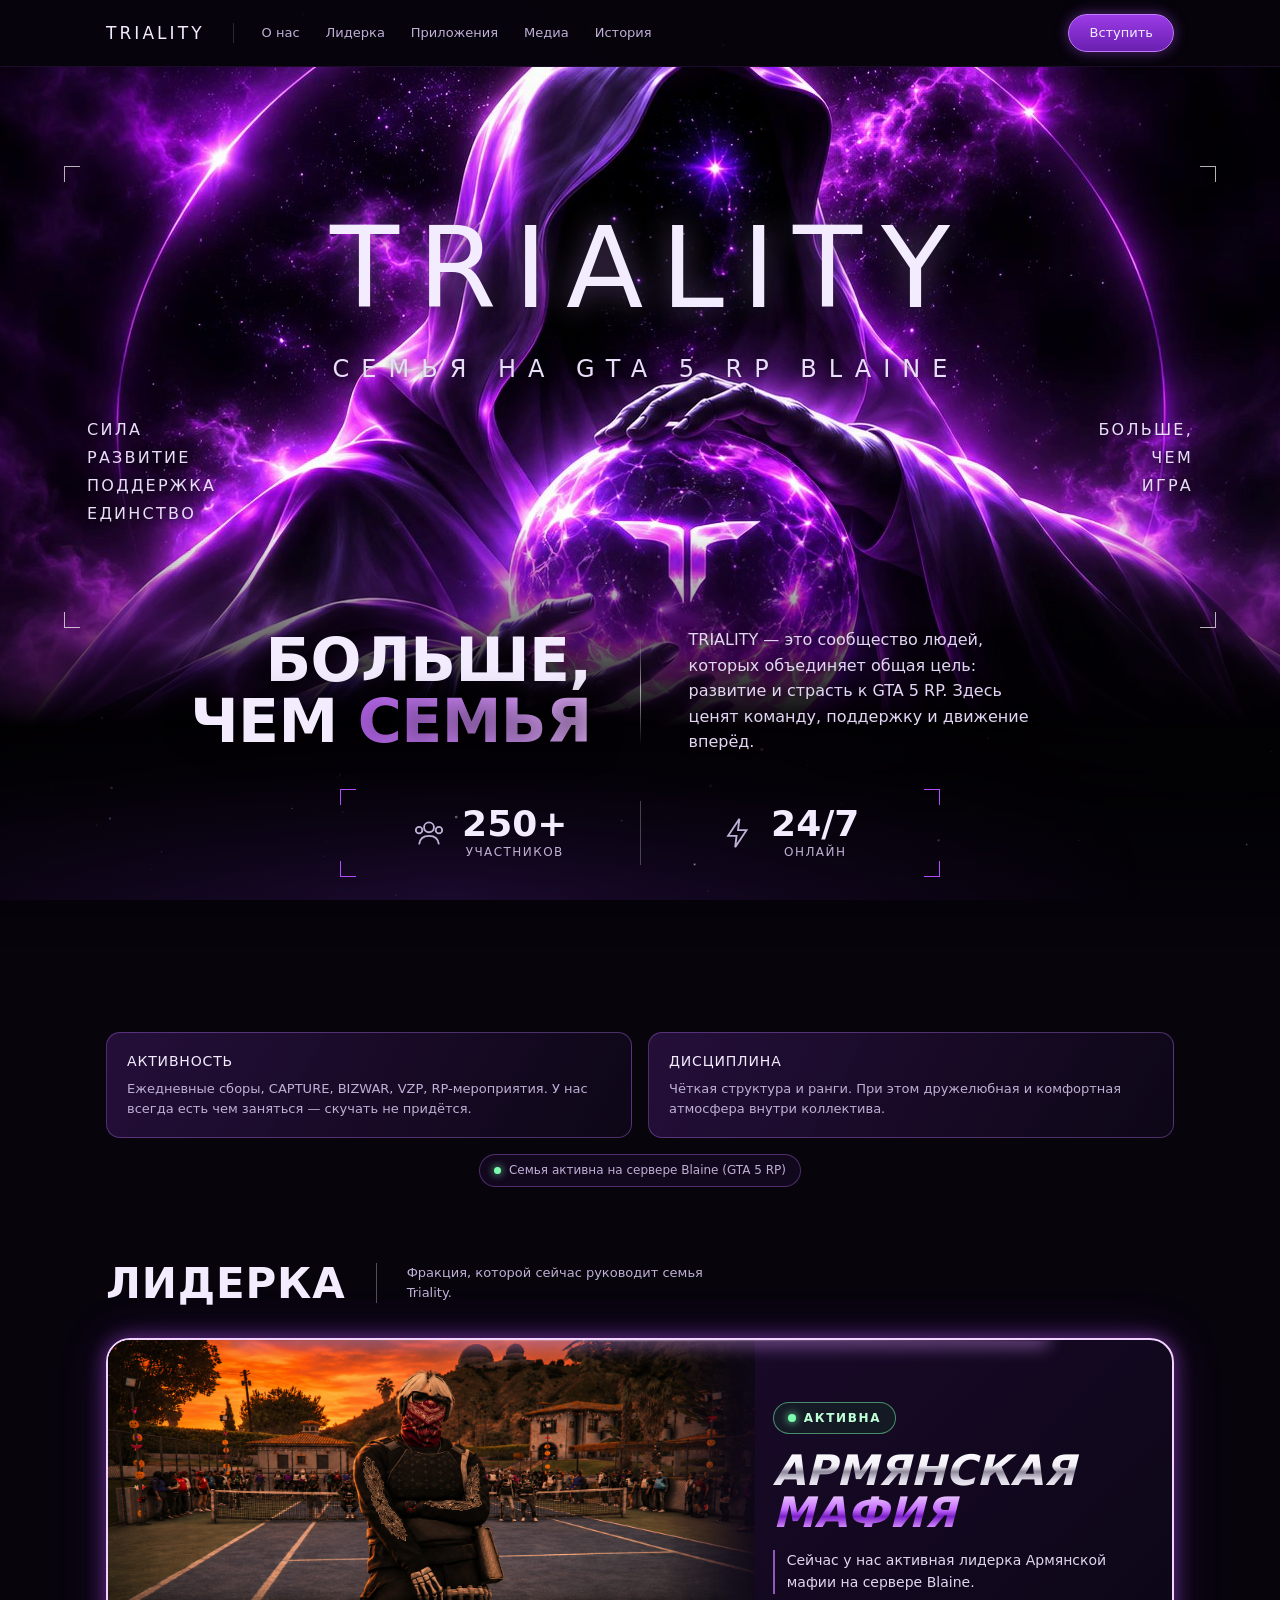
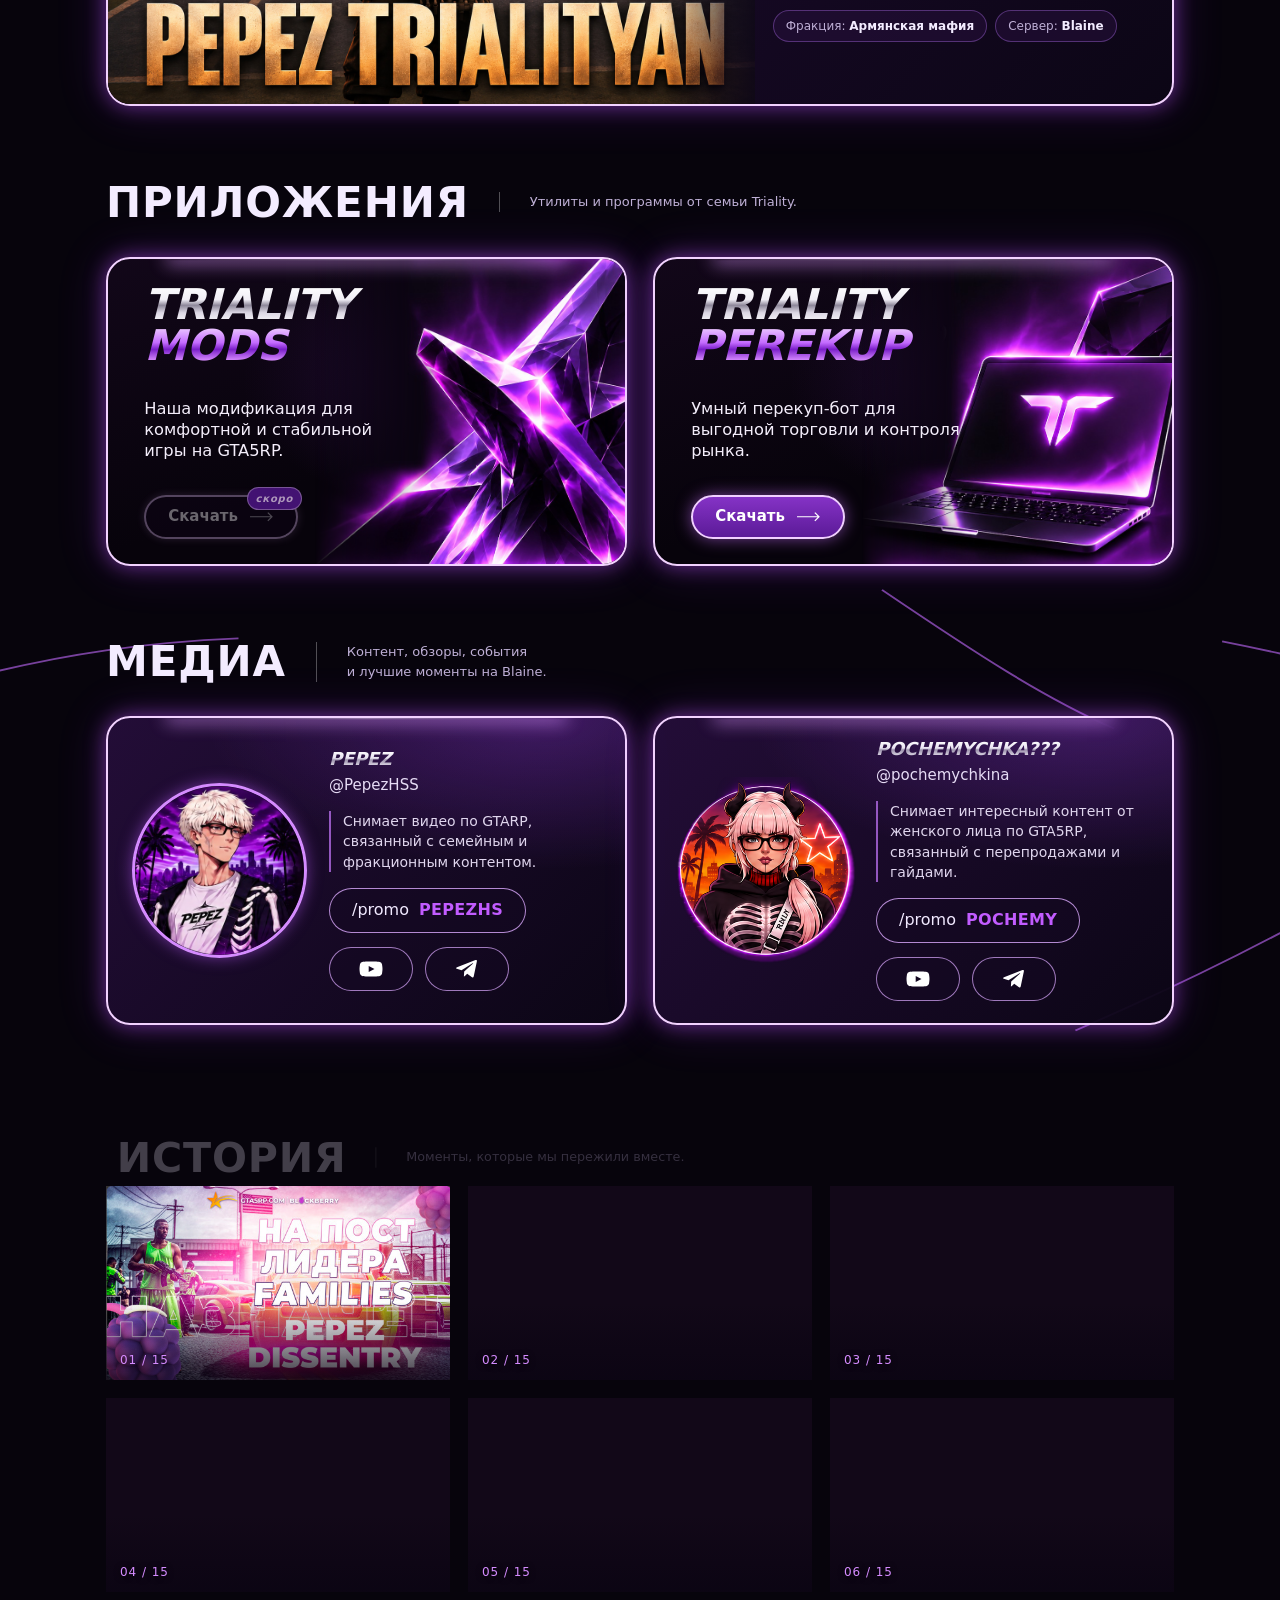
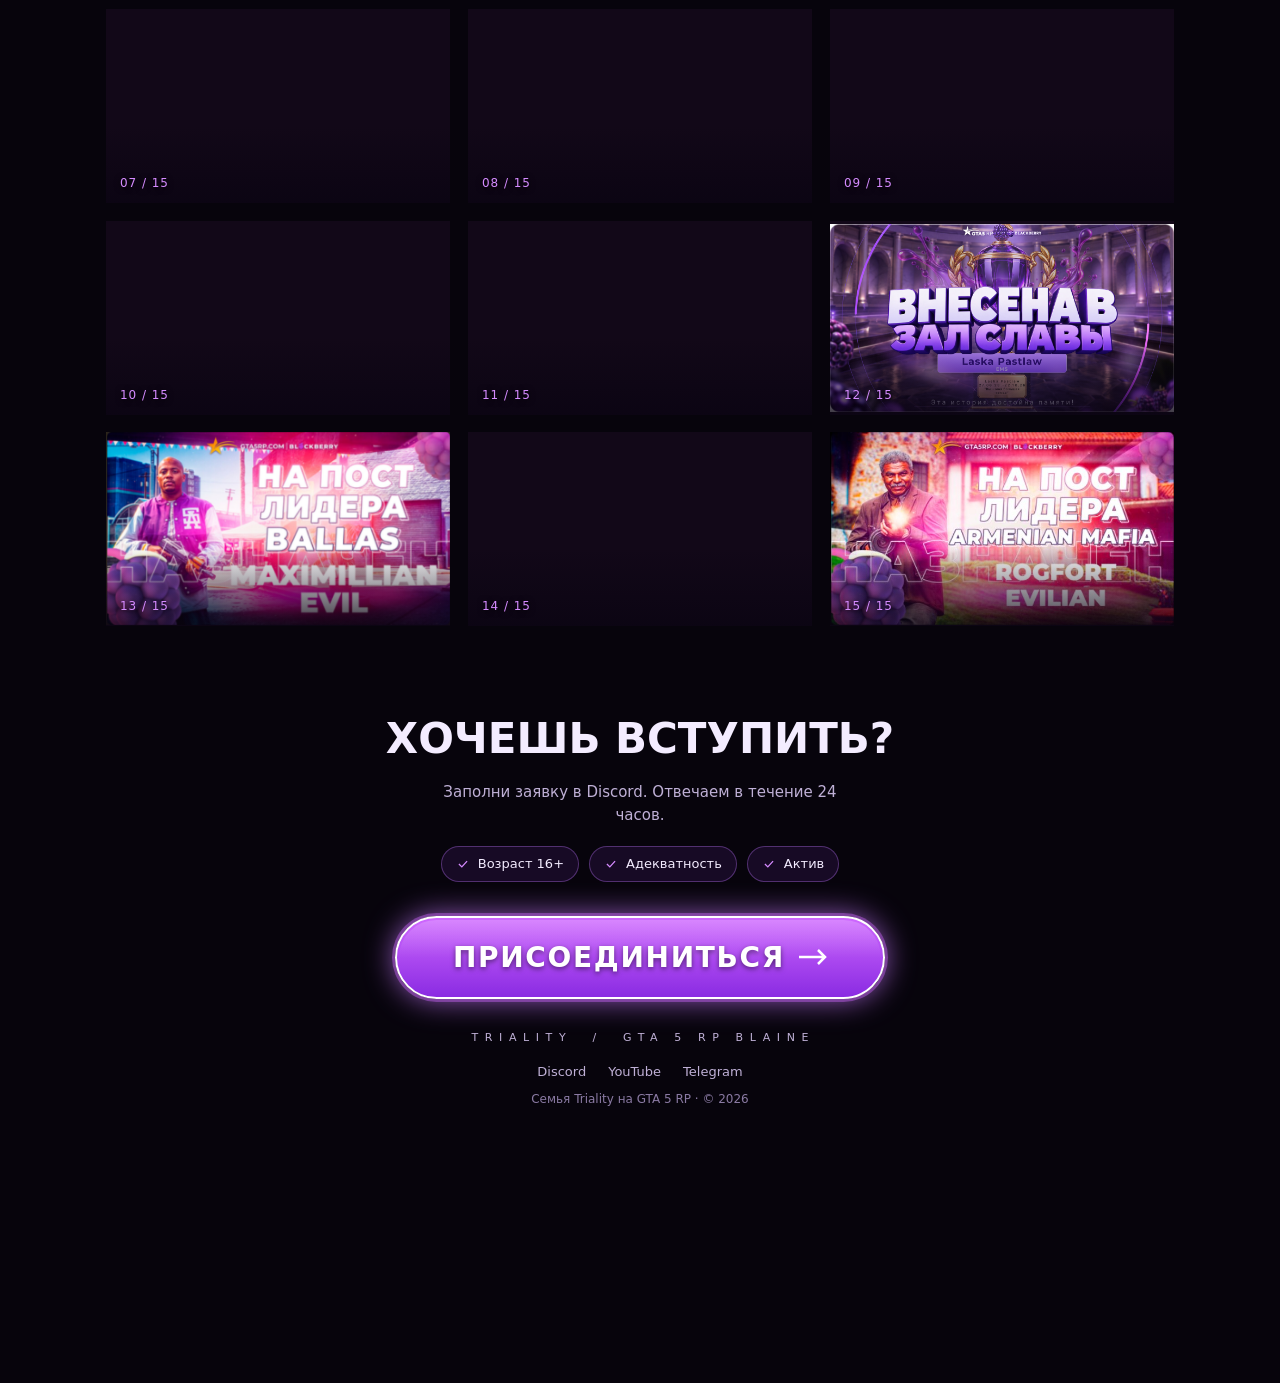
==== index.html @ 1e3e84e7 "Add files via upload" ====
<!doctype html>
<html lang="ru">
<head>
<meta charset="utf-8">
<!-- Безопасность -->
<meta http-equiv="Content-Security-Policy" content="default-src 'none'; script-src 'self' https://gc.zgo.at; style-src 'self' 'unsafe-inline' https://fonts.googleapis.com; font-src https://fonts.gstatic.com; img-src 'self' data: https://triality.goatcounter.com/count; media-src 'self'; manifest-src 'self'; connect-src 'self' https://triality.goatcounter.com/count https://triality.goatcounter.com/counter/; base-uri 'none'; form-action 'none'; object-src 'none'; upgrade-insecure-requests">
<meta name="referrer" content="strict-origin-when-cross-origin">
<meta name="viewport" content="width=device-width, initial-scale=1, viewport-fit=cover">

<!-- Favicon -->
<link rel="icon" href="favicon.ico" sizes="any">
<link rel="icon" href="favicon-32x32.png" type="image/png" sizes="32x32">
<link rel="icon" href="favicon-16x16.png" type="image/png" sizes="16x16">
<link rel="apple-touch-icon" href="apple-touch-icon.png">
<link rel="manifest" href="site.webmanifest">

<title>Triality — GTA 5 RP</title>
<meta name="description" content="Семья TRIALITY на GTA 5 RP Blaine. Набор открыт.">
<link rel="preconnect" href="https://fonts.googleapis.com">
<link rel="stylesheet" href="https://fonts.googleapis.com/css2?family=Michroma&family=Montserrat:ital,wght@0,500;1,800&family=Unbounded:wght@300;400;500;700;800&family=Manrope:wght@400;500;600;700&display=swap">
<style>
:root{
  --bg:#07040c; --ink:#f3ecff; --ink2:#bfb0d6; --muted:#8a7aa3;
  --vio:#b44dff; --vio2:#d58bff; --line:rgba(190,120,255,.35);
  --card:linear-gradient(120deg,rgba(40,16,62,.9),rgba(14,7,24,.95));
  --f-logo:"Michroma","Unbounded",system-ui,sans-serif;
  --f-head:"Unbounded","Arial Black",system-ui,sans-serif;
  --f-body:"Manrope",system-ui,-apple-system,"Segoe UI",sans-serif;
  --ease:cubic-bezier(.16,1,.3,1);
  color-scheme:dark;
}
*{box-sizing:border-box}
body{
  margin:0;
  -webkit-user-select: none;
  -moz-user-select: none;
  -ms-user-select: none;
  user-select: none;
}
img{max-width:100%}[hidden]{display:none!important}
html{scroll-behavior:smooth}
body{background:var(--bg);color:var(--ink);font-family:var(--f-body);font-size:15px;line-height:1.55;overflow-x:hidden;overflow-x:clip}
html{overflow-x:hidden;overflow-x:clip}
.wrap{max-width:1100px;margin:0 auto;padding-left:max(16px,env(safe-area-inset-left,0px));padding-right:max(16px,env(safe-area-inset-right,0px))}
a{color:inherit;text-decoration:none}
button{font:inherit;color:inherit;cursor:pointer;background:none;border:0}
:focus-visible{outline:2px solid var(--vio2);outline-offset:3px}
section{scroll-margin-top:80px}

#stars{position:fixed;inset:0;width:100%;height:100%;pointer-events:none;z-index:0}
.fogfx{position:fixed;inset:0;z-index:0;pointer-events:none;overflow:hidden}
.fogfx i{position:absolute;display:block;border-radius:50%;will-change:transform;transform:translateZ(0);backface-visibility:hidden;opacity:0.4}
.fogfx i:nth-child(1){width:90vmax;height:55vmax;left:-30vmax;top:-10vmax;background:radial-gradient(closest-side,rgba(140,50,220,.6),transparent);animation:fogA 46s ease-in-out infinite alternate}
.fogfx i:nth-child(2){width:80vmax;height:50vmax;right:-35vmax;top:20vh;background:radial-gradient(closest-side,rgba(170,70,240,.5),transparent);animation:fogB 58s ease-in-out infinite alternate}
.fogfx i:nth-child(3){width:110vmax;height:45vmax;left:-20vmax;bottom:-22vmax;background:radial-gradient(closest-side,rgba(120,40,200,.6),transparent);animation:fogC 64s ease-in-out infinite alternate}
.fogfx i:nth-child(4){width:60vmax;height:38vmax;left:30vw;top:35vh;background:radial-gradient(closest-side,rgba(200,110,255,.3),transparent);animation:fogD 38s ease-in-out infinite alternate}
.fogfx i:nth-child(5){width:140vmax;height:30vmax;left:-20vmax;top:45vh;border-radius:40%;background:radial-gradient(50% 50% at 30% 50%,rgba(150,60,230,.4),transparent 70%),radial-gradient(40% 50% at 75% 45%,rgba(120,40,210,.4),transparent 70%);animation:fogE 30s linear infinite alternate}
@keyframes fogA{to{transform:translate(28vw,18vh) scale(1.15)}}
@keyframes fogB{to{transform:translate(-30vw,-14vh) scale(1.2)}}
@keyframes fogC{to{transform:translate(22vw,-10vh) scale(.9)}}
@keyframes fogD{to{transform:translate(-26vw,22vh) scale(1.3)}}
@keyframes fogE{to{transform:translateX(-30vmax) translateY(-6vh)}}
main,header,footer{position:relative;z-index:1}
header{position:sticky;top:env(safe-area-inset-top,0px);z-index:20;background:rgba(7,4,12,0.95);border-bottom:1px solid rgba(180,77,255,.12)}
body::before{content:"";position:fixed;inset:0 0 auto;height:env(safe-area-inset-top,0px);z-index:30;background:var(--bg)}
.nav{display:flex;align-items:center;gap:28px;padding-block:14px}
.logo{font-family:var(--f-logo);letter-spacing:.18em;font-size:17px;transition:text-shadow .4s,color .3s}
.logo:hover{color:#fff;text-shadow:0 0 18px rgba(200,120,255,.9),0 0 36px rgba(180,77,255,.5)}
.nav nav{display:flex;gap:26px;padding-left:28px;border-left:1px solid rgba(255,255,255,.15);font-size:13px}
.nav nav a{position:relative;color:var(--ink2);transition:color .3s}
.nav nav a::after{content:"";position:absolute;left:0;right:0;bottom:-6px;height:1px;background:var(--vio2);transform:scaleX(0);transform-origin:left;transition:transform .45s var(--ease);box-shadow:0 0 8px var(--vio)}
.nav nav a:hover{color:var(--ink)}
.nav nav a:hover::after{transform:scaleX(1)}
.nav .btns{margin-left:auto;display:flex;gap:10px;align-items:center}
.pill{display:inline-block;border-radius:99px;padding:8px 20px;font-size:13px;border:1px solid rgba(255,255,255,.35);transition:box-shadow .35s,border-color .35s,transform .35s var(--ease),background .35s}
.pill:hover{border-color:var(--vio2);box-shadow:0 0 18px rgba(180,77,255,.55);transform:translateY(-1px)}
.pill.solid{background:linear-gradient(180deg,#9b3be6,#6a1fb0);border-color:#c27aff;box-shadow:0 0 14px rgba(180,77,255,.45)}
.burger{display:none;width:40px;height:40px;border-radius:50%;border:1px solid rgba(255,255,255,.3);place-items:center}
.burger svg{width:18px;height:18px;stroke:currentColor;stroke-width:1.6;fill:none}
.mnav{display:none}

/* ================= ИСПРАВЛЕННЫЙ ФОН (HERO) ================= */
.hero{position:relative;text-align:center;padding-bottom:70px;
  /* Чёрный фон плавно растворяется внизу, без резкой границы */
  background:linear-gradient(to bottom,#000 0,#000 calc(100% - 330px),rgba(0,0,0,.75) calc(100% - 170px),rgba(0,0,0,.3) calc(100% - 70px),rgba(0,0,0,0) 100%);}
.stage{
  position:relative;
  width:100%;
  /* Высота экрана минус место под блок «Больше, чем семья» и цифры — всё видно сразу */
  height: calc(100vh - 240px);
  height: calc(100svh - 240px);
  min-height: 440px;
  overflow:hidden;
  background: transparent;
}
.art {
  position: absolute;
  inset: 0;
  width: 100%;
  height: 100%;
  /* Убираем жесткие обрезки, делаем мягкое затухание снизу и по бокам */
  -webkit-mask: linear-gradient(to bottom, #000 70%, transparent 100%);
  mask: linear-gradient(to bottom, #000 70%, transparent 100%);
}
.art .vid {
  position: absolute;
  top: 50%;
  left: 50%;
  transform: translate(-50%, -50%);
  min-width: 100%;
  min-height: 100%;
  width: auto;
  height: auto;
  object-fit: cover; /* Заполняет весь блок, сохраняя пропорции */
  display: block;
  pointer-events: none;
}
/* ========================================================= */

.frame{
  position:absolute;
  left:5%;
  right:5%;
  top:15%;
  height:70%;
  z-index: 10;
}
.frame .title{position:absolute;left:0;right:0;top:10%;margin:0}
.frame .sub{position:absolute;left:0;right:0;top:40%;margin:0}
.br{position:absolute;width:16px;height:16px;border-color:rgba(255,255,255,.7);border-style:solid;border-width:0}
.br.tl{left:0;top:0;border-top-width:1.5px;border-left-width:1.5px}
.br.tr{right:0;top:0;border-top-width:1.5px;border-right-width:1.5px}
.br.bl{left:0;bottom:0;border-bottom-width:1.5px;border-left-width:1.5px}
.br.brr{right:0;bottom:0;border-bottom-width:1.5px;border-right-width:1.5px}
h1.title{font-family:var(--f-logo);font-weight:400;font-size:min(10vw,120px,calc(17vh - 40px));letter-spacing:.16em;line-height:1;text-shadow:0 0 30px rgba(200,140,255,.45),0 2px 18px rgba(0,0,0,.6);padding-left:.16em}
h1.title span{display:inline-block}
.sub{font-family:var(--f-head);font-weight:300;font-size:min(2vw,24px);letter-spacing:.5em;color:#e9defa;padding-left:.5em;text-shadow:0 1px 10px rgba(0,0,0,.7)}
.side{position:absolute;top:54%;font-family:var(--f-head);font-weight:300;font-size:min(1.3vw,16px);line-height:1.75;letter-spacing:.14em;color:#e9defa;text-align:left;text-shadow:0 1px 8px rgba(0,0,0,.8)}
.side.l{left:2%}.side.r{right:2%;text-align:right}
.side span{display:block}

.ticker{overflow:hidden;border-block:1px solid rgba(180,77,255,.25);background:rgba(25,10,40,.5);margin:0;-webkit-mask:linear-gradient(90deg,transparent,#000 10%,#000 90%,transparent);mask:linear-gradient(90deg,transparent,#000 10%,#000 90%,transparent);position:relative;z-index:10;}
.ticker div{display:flex;width:max-content;animation:marquee 28s linear infinite;will-change:transform;transform:translateZ(0);}
.ticker span{font-family:var(--f-logo);font-size:12px;letter-spacing:.3em;color:var(--ink2);padding:12px 0;white-space:nowrap}
.ticker b{color:var(--vio2);font-weight:400;padding:0 18px}
@keyframes marquee{from{transform:translate3d(-50%, 0, 0)}to{transform:translate3d(0%, 0, 0)}}
.about{position:relative;z-index:2;display:grid;grid-template-columns:1fr auto 1fr;gap:clamp(20px,4vw,48px);align-items:center;margin-top:clamp(-100px,-8vw,-20px)}
.about h2{font-family:var(--f-head);font-weight:700;font-size:clamp(30px,5.2vw,60px);line-height:1.02;margin:0;text-align:right;letter-spacing:-.01em;text-shadow:0 4px 30px rgba(0,0,0,.7)}
.about h2 em{font-style:normal;background:linear-gradient(90deg,#c46bff,#e7b3ff,#a43cf0,#c46bff);background-size:300% 100%;-webkit-background-clip:text;background-clip:text;color:transparent;animation:hue 6s linear infinite}
.vline{width:1px;height:110px;background:linear-gradient(transparent,rgba(255,255,255,.6),transparent)}
.about .lead{margin:0;text-align:left;color:#e2d6f4;font-size:clamp(13px,1.35vw,16px);line-height:1.6;max-width:36ch;text-shadow:0 1px 10px rgba(0,0,0,.8);min-width:0}
.stats{position:relative;display:flex;justify-content:center;margin:clamp(22px,3vw,34px) auto 0;max-width:600px;padding:12px 0}
.stats .br{border-color:var(--vio)}
.stat{flex:1;display:flex;gap:16px;align-items:center;justify-content:center;padding:4px 18px}
.stat+.stat{border-left:1px solid rgba(255,255,255,.25)}
.stat svg{width:34px;height:34px;stroke:var(--ink2);fill:none;stroke-width:1.3;flex:none}
.stat b{display:block;font-family:var(--f-head);font-size:clamp(24px,3.2vw,36px);font-weight:700;line-height:1.05;font-variant-numeric:tabular-nums;white-space:nowrap}
.stat small{display:block;text-align:center;font-size:12px;letter-spacing:.12em;text-transform:uppercase;color:var(--ink2)}
.facts{display:grid;grid-template-columns:1fr 1fr;gap:16px;margin-top:40px}
.fact{border:1px solid var(--line);border-radius:14px;padding:18px 20px;background:var(--card);transition:transform .45s var(--ease),border-color .35s,box-shadow .45s}
.fact:hover{transform:translateY(-4px);border-color:rgba(214,150,255,.7);box-shadow:0 12px 32px -12px rgba(180,77,255,.7)}
.fact h3{margin:0 0 6px;font-family:var(--f-head);font-weight:500;font-size:14px;letter-spacing:.06em}
.fact p{margin:0;font-size:13px;color:var(--ink2)}
.status{grid-column:1/-1;justify-self:center;display:inline-flex;align-items:center;gap:8px;font-size:12px;color:var(--ink2);border:1px solid var(--line);border-radius:99px;padding:6px 14px;background:rgba(30,12,48,.5)}
.status i{width:7px;height:7px;border-radius:50%;background:#7dffb0;box-shadow:0 0 8px #7dffb0;animation:blink 2s ease-in-out infinite}
.shead{display:flex;align-items:center;gap:30px;margin:64px 0 22px}
.shead h2{font-family:var(--f-head);font-weight:700;font-size:clamp(26px,4vw,42px);margin:0;letter-spacing:.02em}
.shead p{margin:0;font-size:13px;color:var(--ink2);max-width:40ch;border-left:1px solid rgba(255,255,255,.3);padding-left:30px}

.apps{display:grid;grid-template-columns:1fr 1fr;gap:26px}
.app{position:relative;display:flex;align-items:center;aspect-ratio:1300/770;border-radius:24px;overflow:hidden;container-type:inline-size;isolation:isolate;
  background:radial-gradient(90% 80% at 80% 40%,rgba(130,40,200,.28),transparent 60%),linear-gradient(160deg,#120719,#07030b 60%);
  border:2px solid #f2d2ff;box-shadow:0 0 20px rgba(190,80,255,.5),0 0 50px rgba(160,60,240,.2);
  transition:box-shadow .5s,transform .5s var(--ease)}
.app::before,.cr::before{content:"";z-index:2;pointer-events:none;position:absolute;left:12%;right:12%;top:-2px;height:2px;background:linear-gradient(90deg,transparent,#fff,transparent);filter:blur(1px);box-shadow:0 0 18px 4px rgba(220,150,255,.8);opacity:.9}
.app .pic{position:absolute;right:0;top:0;bottom:0;width:60%;background-size:cover;background-position:right center;transition:transform .9s var(--ease);
  -webkit-mask:linear-gradient(90deg,transparent 0,rgba(0,0,0,.6) 18%,#000 34%);mask:linear-gradient(90deg,transparent 0,rgba(0,0,0,.6) 18%,#000 34%);
  pointer-events:none}
.app .glare{position:absolute;inset:0;background:radial-gradient(420px circle at 70% 40%,rgba(210,140,255,.2),transparent 45%);opacity:0;transition:opacity .4s;pointer-events:none}
.app:hover{transform:translateY(-6px);box-shadow:0 0 40px rgba(200,90,255,.8),0 0 80px rgba(160,60,240,.4)}
.app:hover .glare{opacity:1}
.app:hover .pic{transform:scale(1.06)}
.app .in{position:relative;padding-left:7%;max-width:60%;z-index:20;pointer-events:auto}
.app h3{margin:0;font-family:"Montserrat",var(--f-head);font-style:italic;font-weight:800;font-size:clamp(26px,8.2cqi,110px);line-height:.98;letter-spacing:-.005em}
.app h3 .t1{display:block;background:linear-gradient(180deg,#fff 0%,#f1eef6 38%,#8d8799 52%,#dcd7e4 70%,#fff 100%);-webkit-background-clip:text;background-clip:text;color:transparent;}
.app h3 .t2{display:block;background:linear-gradient(180deg,#f3d9ff 0%,#c46bff 42%,#7a1fc9 58%,#d88dff 85%,#fff 100%);-webkit-background-clip:text;background-clip:text;color:transparent;}
.app p{margin:6cqi 0 0;font-family:"Montserrat",var(--f-body);font-weight:500;font-size:clamp(13px,3.15cqi,40px);line-height:1.3;color:#f4eefb}
.go{
  position:relative;z-index:40;
  display:inline-flex;align-items:center;gap:clamp(10px,2.4cqi,26px);margin-top:6.5cqi;
  height:clamp(44px,7.2cqi,96px);padding:0 clamp(22px,4cqi,48px);
  font-family:"Montserrat",var(--f-body);font-weight:600;font-size:clamp(14px,2.9cqi,36px);
  color:rgba(255,255,255,.55);border-radius:99px;border:2px solid rgba(240,207,255,.45);
  background:rgba(20,6,36,.35);
  box-shadow:0 0 10px rgba(233,182,255,.2);
  cursor:not-allowed;pointer-events:none;user-select:none;
  opacity:.72;
}
.go.live{color:#fff;border-color:#f0cfff;background:linear-gradient(180deg,rgba(155,59,230,.85),rgba(106,31,176,.85));box-shadow:0 0 16px rgba(200,110,255,.55);cursor:pointer;pointer-events:auto;opacity:1;transition:box-shadow .35s,transform .35s var(--ease),filter .35s}
.go.live:hover{transform:translateY(-2px);filter:brightness(1.15);box-shadow:0 0 28px rgba(210,130,255,.9)}
.go.live svg{opacity:1;transition:transform .35s var(--ease)}
.go.live:hover svg{transform:translateX(6px)}
.go svg{width:clamp(22px,4.6cqi,56px);height:auto;flex:none;stroke:currentColor;fill:none;stroke-width:2;position:relative;z-index:1;opacity:.7}
/* Счётчик скачиваний Перекупа (число берётся из GoatCounter в script.js; пока не загрузилось — скрыт) */
.dl-count{position:absolute;right:4cqi;bottom:4cqi;z-index:25;display:flex;align-items:center;gap:clamp(6px,1.4cqi,10px);
  padding:clamp(5px,1.2cqi,10px) clamp(10px,2.4cqi,18px);border-radius:99px;border:1px solid rgba(220,170,255,.45);
  background:rgba(14,6,26,.72);-webkit-backdrop-filter:blur(6px);backdrop-filter:blur(6px);box-shadow:0 0 14px rgba(180,77,255,.35);
  font-family:"Montserrat",var(--f-body);font-weight:500;font-size:clamp(11px,2.3cqi,20px);line-height:1.2;color:#e6dcf5;white-space:nowrap;
  opacity:0;transform:translateY(4px);transition:opacity .6s var(--ease),transform .6s var(--ease)}
.dl-count.on{opacity:1;transform:none}
.dl-count svg{width:clamp(13px,2.6cqi,22px);height:auto;flex:none;stroke:var(--vio2);fill:none;stroke-width:2.2}
.dl-count b{font-family:var(--f-head);font-weight:700;color:#fff;font-variant-numeric:tabular-nums}
.go-soon{position:absolute;top:-10px;right:-6px;font-size:10px;letter-spacing:.08em;padding:3px 8px;border-radius:99px;background:#5b1a9a;color:#f0d2ff;border:1px solid rgba(240,207,255,.5);font-family:var(--f-body);font-weight:600;opacity:1;pointer-events:none}

/* ===== Лидерка ===== */
.lead-card{position:relative;display:grid;grid-template-columns:minmax(0,1.55fr) minmax(0,1fr);border-radius:24px;overflow:hidden;isolation:isolate;
  border:2px solid #f2d2ff;background:linear-gradient(135deg,rgba(38,14,60,.92),rgba(12,6,22,.96));
  box-shadow:0 0 20px rgba(190,80,255,.5),0 0 50px rgba(160,60,240,.2);transition:box-shadow .5s,transform .5s var(--ease)}
.lead-card::before{content:"";z-index:3;pointer-events:none;position:absolute;left:12%;right:12%;top:-2px;height:2px;background:linear-gradient(90deg,transparent,#fff,transparent);filter:blur(1px);box-shadow:0 0 18px 4px rgba(220,150,255,.8);opacity:.9}
.lead-card:hover{transform:translateY(-4px);box-shadow:0 0 40px rgba(200,90,255,.8),0 0 80px rgba(160,60,240,.4)}
.lead-pic{position:relative;min-height:100%;aspect-ratio:16/9;overflow:hidden;background:#120818}
.lead-pic img{position:absolute;inset:0;width:100%;height:100%;object-fit:cover;display:block;transition:transform .9s var(--ease)}
.lead-card:hover .lead-pic img{transform:scale(1.04)}
.lead-pic::after{content:"";position:absolute;inset:0;background:linear-gradient(90deg,transparent 86%,rgba(14,7,24,.9));pointer-events:none}
.lead-in{position:relative;display:flex;flex-direction:column;justify-content:center;gap:16px;padding:28px 30px 28px 18px;min-width:0}
.lead-badge{align-self:flex-start;display:inline-flex;align-items:center;gap:8px;font-size:12px;font-weight:700;letter-spacing:.14em;text-transform:uppercase;color:#bfffd8;
  border:1px solid rgba(125,255,176,.5);border-radius:99px;padding:6px 14px;background:rgba(20,60,40,.35)}
.lead-badge i{width:8px;height:8px;border-radius:50%;background:#7dffb0;box-shadow:0 0 8px #7dffb0;animation:blink 2s ease-in-out infinite}
.lead-in h3{margin:0;font-family:"Montserrat",var(--f-head);font-style:italic;font-weight:800;font-size:clamp(26px,3.4vw,42px);line-height:1}
.lead-in h3 .t1{display:block;background:linear-gradient(180deg,#fff 0%,#f1eef6 38%,#8d8799 52%,#dcd7e4 70%,#fff 100%);-webkit-background-clip:text;background-clip:text;color:transparent}
.lead-in h3 .t2{display:block;background:linear-gradient(180deg,#f3d9ff 0%,#c46bff 42%,#7a1fc9 58%,#d88dff 85%,#fff 100%);-webkit-background-clip:text;background-clip:text;color:transparent}
.lead-in p{margin:0;font-size:14px;line-height:1.55;color:#e0d6ee;padding-left:12px;border-left:2px solid rgba(200,120,255,.7)}
.lead-meta{display:flex;flex-wrap:wrap;gap:8px}
.lead-meta span{font-size:12px;padding:6px 12px;border-radius:99px;border:1px solid var(--line);background:rgba(40,16,62,.5);color:var(--ink2)}
.lead-meta b{color:var(--ink);font-weight:600}
/* Если лидерки нет: поменяй class="lead-card" на class="lead-card off" */
.lead-card.off .lead-badge{color:#ffb3c4;border-color:rgba(255,120,150,.5);background:rgba(70,20,35,.35)}
.lead-card.off .lead-badge i{background:#ff7a99;box-shadow:0 0 8px #ff7a99;animation:none}
.lead-card.off .lead-pic img{filter:grayscale(1) brightness(.6)}
@media (max-width:860px){
  .lead-card{grid-template-columns:1fr}
  .lead-pic::after{background:linear-gradient(transparent 55%,rgba(14,7,24,.95))}
  .lead-in{padding:6px 20px 24px}
}

.creators{display:grid;grid-template-columns:1fr 1fr;gap:26px}
.cr{position:relative;display:grid;grid-template-columns:40% minmax(0,1fr);align-items:center;min-height:300px;border-radius:24px;overflow:hidden;border:2px solid #f2d2ff;
  background:radial-gradient(120% 90% at 85% 0%,rgba(150,60,230,.32),transparent 55%),linear-gradient(135deg,rgba(38,14,60,.92),rgba(12,6,22,.96));
  box-shadow:0 0 20px rgba(190,80,255,.5),0 0 50px rgba(160,60,240,.2);transition:box-shadow .5s,transform .5s var(--ease)}
.cr::after{content:"";position:absolute;inset:0;background:linear-gradient(115deg,transparent 40%,rgba(255,230,255,.12) 50%,transparent 60%);transform:translateX(-100%);pointer-events:none}
.cr:hover{transform:translateY(-4px);box-shadow:0 0 40px rgba(200,90,255,.8),0 0 80px rgba(160,60,240,.4)}
.cr:hover::after{animation:sweep 1.1s var(--ease)}
.cr-art{position:relative;align-self:stretch;display:grid;place-items:center;padding:18px 0 18px 16px}
.cr-art img{display:block;width:100%;height:auto;object-fit:contain;animation:float 6s ease-in-out infinite;transition:transform 1.2s var(--ease)}
.pep .cr-art img{width:92%;border-radius:50%;border:3px solid #d58bff;box-shadow:0 0 15px rgba(190,90,255,.5);animation-delay:-3s}
.cr:hover .cr-art img{transform:scale(1.04)}
.cr-in{position:relative;padding:22px 26px 22px 14px;min-width:0;container-type:inline-size}
.cr-name{margin:0;font-family:var(--f-head);font-style:italic;font-weight:800;font-size:clamp(15px,6.6cqi,30px);line-height:1;letter-spacing:-.01em;white-space:nowrap;
  background:linear-gradient(180deg,#fff 0%,#e9e3f2 45%,#9d93ad 55%,#f4f0fa 100%);-webkit-background-clip:text;background-clip:text;color:transparent;}
.cr-handle{margin-top:6px;font-size:15px;color:#e6dcf5}
.cr-desc{margin:14px 0 16px;padding-left:12px;border-left:2px solid rgba(200,120,255,.7);font-size:14px;line-height:1.45;color:#e0d6ee}
.promo{position:relative;display:inline-flex;align-items:center;gap:10px;padding:9px 22px;border-radius:99px;border:1.5px solid rgba(220,170,255,.8);font-size:16px;color:#f1e9ff;background:rgba(20,8,34,.5);transition:box-shadow .3s,background .3s}
.promo b{color:#c25cff;font-family:var(--f-head);font-weight:700;letter-spacing:.02em;}
.promo:hover{box-shadow:0 0 18px rgba(180,77,255,.6);background:rgba(90,30,140,.35)}
.promo .ok{position:absolute;left:50%;bottom:calc(100% + 8px);translate:-50% 4px;font-size:12px;white-space:nowrap;padding:4px 10px;border-radius:99px;background:#b44dff;color:#fff;opacity:0;transition:opacity .25s,translate .25s;pointer-events:none}
.promo.copied .ok{opacity:1;translate:-50% 0}
.cr-links{display:flex;gap:12px;margin-top:14px}
.cr-links a{display:grid;place-items:center;width:84px;height:44px;border-radius:99px;border:1.5px solid rgba(220,170,255,.7);background:rgba(20,8,34,.5);transition:box-shadow .3s,background .3s,transform .3s var(--ease)}
.cr-links a:hover{box-shadow:0 0 18px rgba(180,77,255,.7);background:rgba(120,40,190,.35);transform:translateY(-2px)}
.cr-links svg{width:24px;height:24px;fill:#fff}

/* История - строгая сетка без скруглений и теней */
.hist{position:relative;display:block}
.track{display:grid;grid-template-columns:repeat(auto-fill,minmax(300px,1fr));gap:18px;padding:10px 0}
.ph{position:relative;aspect-ratio:16/9;border-radius:0;border:none;overflow:hidden;cursor:pointer;background:#120818;will-change:transform;padding:0}
.ph img{width:100%;height:100%;object-fit:contain;display:block;transition:transform .5s var(--ease)} /* фото целиком, без обрезки */
.ph::after{content:"";position:absolute;inset:auto 0 0;height:40%;background:linear-gradient(transparent,rgba(10,4,18,.8));pointer-events:none}
.ph span{position:absolute;left:14px;bottom:10px;z-index:1;font-family:var(--f-head);font-size:12px;color:var(--vio2);letter-spacing:.08em;text-shadow:0 1px 6px #000}
.ph:hover img{transform:scale(1.03)}

.join{text-align:center;margin-top:70px}
.join h2{font-family:var(--f-head);font-weight:700;font-size:clamp(26px,4vw,42px);margin:0;animation:title-glow 4s ease-in-out infinite}
.join > p{color:var(--ink2);margin:10px auto 0;max-width:46ch}
.req{display:flex;justify-content:center;gap:10px;flex-wrap:wrap;margin-top:18px}
.req span{display:inline-flex;align-items:center;gap:8px;font-size:13px;padding:7px 14px;border-radius:99px;border:1px solid var(--line);background:rgba(40,16,62,.5);transition:transform .35s var(--ease),border-color .3s,box-shadow .35s}
.req span:hover{transform:translateY(-2px);border-color:rgba(214,150,255,.8);box-shadow:0 0 16px rgba(180,77,255,.45)}
.req svg{width:14px;height:14px;stroke:var(--vio2);fill:none;stroke-width:2.2}
@keyframes title-glow{
  0%,100%{text-shadow:0 0 20px rgba(180,77,255,.25)}
  50%{text-shadow:0 0 36px rgba(200,120,255,.55),0 0 60px rgba(180,77,255,.3)}
}
.cta{display:flex;justify-content:center;align-items:center;gap:26px;flex-wrap:wrap;margin:34px 0 30px}

.big{
  position:relative;overflow:hidden;display:inline-flex;align-items:center;justify-content:center;gap:14px;
  padding:18px 56px;min-height:64px;border-radius:99px;
  font-family:var(--f-head);font-weight:800;font-size:clamp(17px,2.5vw,28px);letter-spacing:.06em;
  color:#ffffff !important;
  border:2px solid #ffffff;
  background:linear-gradient(180deg, #cf68ff 0%, #8a2be2 100%);
  box-shadow: 0 0 0 3px rgba(207, 104, 255, 0.4), 0 0 30px rgba(200, 120, 255, 0.8);
  animation:pulse-cta 2.6s ease-in-out infinite;
  transition:transform .28s var(--ease), filter .28s, box-shadow .28s;
  z-index:5;cursor:pointer;
  text-shadow:0 2px 5px rgba(0,0,0,0.5);
}
.big::before{
  content:"";position:absolute;inset:2px;border-radius:99px;pointer-events:none;
  background:linear-gradient(180deg,rgba(255,255,255,.2) 0%,transparent 50%);
}
.big::after{
  content:"";position:absolute;inset:0;border-radius:99px;pointer-events:none;
  background:linear-gradient(105deg,transparent 28%,rgba(255,255,255,.55) 48%,transparent 68%);
  transform:translateX(-130%);
  animation:shine 3s ease-in-out infinite;
}
.big:hover{
  transform:translateY(-3px) scale(1.04);
  filter:brightness(1.15) saturate(1.1);
  box-shadow: 0 0 0 4px rgba(230, 150, 255, 0.6), 0 0 40px rgba(220, 150, 255, 1);
}
.big:active{
  transform:translateY(1px) scale(.99);
  filter:brightness(.98);
}
.big svg{width:28px;height:16px;stroke:#fff;fill:none;stroke-width:2.5;transition:transform .35s var(--ease);position:relative;z-index:1;}
.big:hover svg{transform:translateX(10px)}

@keyframes pulse-cta{
  0%,100%{ box-shadow:0 0 0 3px rgba(207, 104, 255, 0.4),0 0 25px rgba(200, 120, 255, 0.8); }
  50%{ box-shadow:0 0 0 5px rgba(207, 104, 255, 0.6),0 0 45px rgba(220, 140, 255, 1); }
}

footer{position:relative;z-index:10;text-align:center;isolation:isolate}
.foot-t{position:relative;z-index:2;font-family:var(--f-head);font-weight:300;font-size:11px;letter-spacing:.6em;color:var(--ink2);padding-left:.6em}
.foot-l{position:relative;z-index:2;display:flex;justify-content:center;gap:22px;margin:16px 0 8px;font-size:13px}
.foot-l a{color:var(--ink2);transition:color .3s}.foot-l a:hover{color:var(--vio2)}
.copy{position:relative;z-index:2;font-size:12px;color:var(--muted);padding-bottom:18px}

.ground{position:relative;z-index:0;height:clamp(240px,40vw,560px);margin-top:clamp(-260px,-20vw,-120px);overflow:hidden;pointer-events:none;
  -webkit-mask:linear-gradient(to bottom,transparent 0,rgba(0,0,0,.5) 14%,#000 34%);mask:linear-gradient(to bottom,transparent 0,rgba(0,0,0,.5) 14%,#000 34%)}
.ground video{position:absolute;inset:0;width:100%;height:100%;object-fit:cover;object-position:center 72%;display:block;pointer-events:none;transform:translateZ(0)}
.ground::after{content:"";position:absolute;inset:auto 0 0;height:18%;background:linear-gradient(transparent,var(--bg))}

/* --- ПОЛНОЭКРАННЫЙ ПРОСМОТР БЕЗ РАМОК И ОТСТУПОВ --- */
.lb{position:fixed;inset:0;z-index:50;background:#000;display:flex;justify-content:center;align-items:center;opacity:0;pointer-events:none;transition:opacity .35s}
.lb.open{opacity:1;pointer-events:auto}
.lb img{max-width:100vw;max-height:100vh;width:auto;height:auto;object-fit:contain;border:none;border-radius:0;box-shadow:none;transform:scale(.94);transition:transform .45s var(--ease)}
.lb.open img{transform:scale(1)}

/* Кнопки управления (минималистичные, без рамок) */
.lb button{position:absolute;z-index:100;background:rgba(255,255,255,0.1);color:#fff;width:50px;height:50px;border-radius:50%;display:flex;justify-content:center;align-items:center;cursor:pointer;border:none;transition:background .2s,transform .2s}
.lb button:hover{background:rgba(255,255,255,0.25);transform:scale(1.1)}
.lb .x{top:20px;right:20px}
.lb .p{left:20px;top:50%;transform:translateY(-50%)}
.lb .n{right:20px;top:50%;transform:translateY(-50%)}
.lb .p:hover, .lb .n:hover {transform:translateY(-50%) scale(1.1);}
.lb .x svg{width:18px;height:18px;stroke:#fff;stroke-width:2;fill:none}
.lb .p svg, .lb .n svg {width:20px;height:16px;stroke:#fff;stroke-width:2;fill:none}

.lb .cnt{position:absolute;bottom:20px;left:0;right:0;text-align:center;font-family:var(--f-head);font-size:14px;color:rgba(255,255,255,0.7);pointer-events:none;letter-spacing:2px}

#media{position:relative}
.streaks{position:absolute;left:-10%;top:-30px;width:120%;height:calc(100% + 80px);z-index:-1;pointer-events:none;overflow:visible}
.streaks path{fill:none;stroke:#c46bff;stroke-width:2;opacity:.6;stroke-dasharray:260 900;animation:streak 7s linear infinite}
.streaks path:nth-child(2){animation-duration:9s;animation-delay:-3s}.streaks path:nth-child(3){animation-duration:8s;animation-delay:-5s}
@keyframes streak{to{stroke-dashoffset:-1160}}

@media (max-width:1000px){.creators{grid-template-columns:1fr}}
@media (max-width:520px){.cr{grid-template-columns:1fr}.cr-art{padding:18px 0 0}.poch .cr-art img{width:210px}.pep .cr-art img{width:186px}.cr-in{padding:8px 20px 22px}}
.intro .nav{animation:dropIn .9s var(--ease) both}
.intro h1.title span{animation:letter 1.1s var(--ease) both;animation-delay:calc(.25s + var(--i)*.08s)}
.intro .sub{animation:track 1.6s .7s var(--ease) both}
.intro .frame>.br{animation:corner .9s .5s var(--ease) both}
.intro .side span{animation:fadeL .8s var(--ease) both;animation-delay:calc(1s + var(--i)*.12s)}
.intro .side.r span{animation-name:fadeR}
.intro .art{animation:rise 1.8s .1s var(--ease) both}
.intro .about{animation:rise 1.2s 1.1s var(--ease) both}
.intro .stats{animation:rise 1.2s 1.3s var(--ease) both}
.rv{transition:opacity .9s var(--ease),transform .9s var(--ease)}
.rv.pre{opacity:.25;transform:translateY(36px) scale(.98)}

/* ===== 3D-наклон карточек за курсором (включает script.js, только для мыши) ===== */
.tilt{position:relative}
.tilt:not(.pre){transform:perspective(1100px) rotateX(var(--rx,0deg)) rotateY(var(--ry,0deg)) translateY(var(--lift,0px));
  transition:transform .6s var(--ease),box-shadow .5s,border-color .35s,opacity .9s var(--ease)}
.tilt:hover{--lift:-6px}
.tilt.tilting:not(.pre){transition:transform .12s linear,box-shadow .5s,border-color .35s,opacity .9s var(--ease)}
.tilt-layer{translate:calc(var(--mx,0) * var(--d,0) * 1px) calc(var(--my,0) * var(--d,0) * 1px);transition:transform .9s var(--ease),translate .6s var(--ease)}
.tilting .tilt-layer{transition:transform .9s var(--ease),translate .12s linear}
.tilt-glare{position:absolute;inset:0;z-index:30;border-radius:inherit;pointer-events:none;opacity:0;transition:opacity .4s;
  background:radial-gradient(520px circle at var(--gx,50%) var(--gy,50%),rgba(225,170,255,.16),transparent 45%)}
.tilt:hover .tilt-glare{opacity:1}
@keyframes dropIn{from{transform:translateY(-100%);opacity:0}}
@keyframes letter{from{transform:translateY(60%) scale(.9);opacity:0;filter:blur(12px)}}
@keyframes track{from{letter-spacing:1.4em;opacity:0}}
@keyframes corner{from{opacity:0;transform:scale(2.4)}}
@keyframes fadeL{from{opacity:0;transform:translateX(-14px)}}
@keyframes fadeR{from{opacity:0;transform:translateX(14px)}}
@keyframes rise{from{opacity:0;transform:translateY(40px) scale(.95)}}
@keyframes float{50%{transform:translateY(-10px)}}
@keyframes hue{to{background-position:300% 0}}
@keyframes sweep{to{transform:translateX(120%)}}
@keyframes shine{0%,55%{transform:translateX(-130%)}100%{transform:translateX(130%)}}
@keyframes blink{50%{opacity:.35}}

@media (max-width:860px){
  .nav nav,.nav .btns .pill:not(.solid){display:none}
  .burger{display:grid}
  .mnav{display:grid;grid-template-rows:0fr;transition:grid-template-rows .45s var(--ease)}
  .mnav>div{overflow:hidden}
  .mnav.open{grid-template-rows:1fr}
  .mnav a{display:block;padding:12px 0;border-top:1px solid rgba(255,255,255,.08);font-size:15px}
  .side{display:none}
  .stage{height:calc(100vh - 280px);height:calc(100svh - 280px);min-height:360px}
  .frame{left:16px;right:16px;top:15%;height:60%}
  h1.title{font-size:12vw}.sub{font-size:max(9px,3vw)}.frame .sub{top:44%}
  .about{grid-template-columns:1fr;text-align:center;gap:14px;margin-top:-70px}.about h2{text-align:center}.about .lead{margin:0 auto;text-align:center}.vline{display:none}
  .stat{padding:4px 10px;gap:10px}.stat svg{width:26px;height:26px}
  .facts{grid-template-columns:1fr}
  .apps{grid-template-columns:1fr}
  .app .in{max-width:65%}
  .shead{flex-direction:column;align-items:flex-start;gap:10px}.shead p{border-left:0;padding-left:0}
  .big{padding:16px 28px}
}
@media (max-width:420px){.logo{font-size:14px}.pill.solid{padding:7px 12px;font-size:12px}}
@media (prefers-reduced-motion:reduce){
  .fogfx i, .intro .nav, .intro h1.title span, .intro .sub, .intro .frame>.br, .intro .side span, .intro .art, .intro .about, .intro .stats, .rv.pre, .lead-badge i, .cr::after, .promo .ok, .ph:hover, .big, .join h2 {animation:none!important;transition:none!important}
  .rv.pre{opacity:1;transform:none}
  html{scroll-behavior:auto}
  .ticker div { animation: marquee 28s linear infinite !important; }
}
/* Интро-видео (логика в intro.js) */
#iv{display:none;position:fixed;inset:0;z-index:9999;background:#000}
html.iv #iv,#iv.out{display:block}
html.iv{overflow:hidden}
#iv video{display:block;width:100%;height:100%;object-fit:cover}
@media (orientation:portrait){#iv video{object-fit:contain}} /* иначе на телефоне логотип обрезается; фон видео чёрный — полос не видно */
#iv .pill{position:absolute;z-index:1;top:max(16px,env(safe-area-inset-top,0px));right:max(16px,env(safe-area-inset-right,0px))}
#iv.out{opacity:0;transition:opacity .6s ease;pointer-events:none}
</style>
<script src="intro.js"></script>
</head>
<body>
<div id="iv"><video src="intro.mp4" muted playsinline preload="none" aria-hidden="true"></video><button class="pill solid" type="button">Пропустить</button></div>
<div class="fogfx" aria-hidden="true"><i></i><i></i><i></i><i></i><i></i></div>
<canvas id="stars" aria-hidden="true"></canvas>
<header>
  <div class="wrap nav">
    <a class="logo" href="#top" aria-label="TRIALITY, наверх">TRIALITY</a>
    <nav aria-label="Разделы"><a href="#about">О нас</a><a href="#leader">Лидерка</a><a href="#downloads">Приложения</a><a href="#media">Медиа</a><a href="#history">История</a></nav>
    <div class="btns">
      <a class="pill solid" href="#join">Вступить</a>
      <button class="burger" id="burger" aria-label="Меню" aria-expanded="false" aria-controls="mnav"><svg viewBox="0 0 24 24"><path d="M3 7h18M3 12h18M3 17h18"/></svg></button>
    </div>
  </div>
  <div class="wrap mnav" id="mnav"><div><a href="#about">О нас</a><a href="#leader">Лидерка</a><a href="#downloads">Приложения</a><a href="#media">Медиа</a><a href="#history">История</a><a href="#join">Вступить</a></div></div>
</header>
<main id="top">
  <section class="hero">
    <div class="stage" id="stage">
      <div class="art" id="art" aria-hidden="true">
        <video class="vid" id="heroVid" autoplay muted loop playsinline preload="auto" poster="hero-full.jpg">
          <source src="hero-loop.mp4" type="video/mp4">
        </video>
      </div>
      <div class="frame">
        <i class="br tl"></i><i class="br tr"></i><i class="br bl"></i><i class="br brr"></i>
        <h1 class="title" id="title" aria-label="TRIALITY">TRIALITY</h1>
        <div class="sub">СЕМЬЯ НА GTA 5 RP BLAINE</div>
        <div class="side l" aria-hidden="true"><span style="--i:0">СИЛА</span><span style="--i:1">РАЗВИТИЕ</span><span style="--i:2">ПОДДЕРЖКА</span><span style="--i:3">ЕДИНСТВО</span></div>
        <div class="side r" aria-hidden="true"><span style="--i:0">БОЛЬШЕ,</span><span style="--i:1">ЧЕМ</span><span style="--i:2">ИГРА</span></div>
      </div>
    </div>
    <div class="wrap" id="about">
      <div class="about">
        <h2>БОЛЬШЕ,<br>ЧЕМ <em>СЕМЬЯ</em></h2>
        <div class="vline"></div>
        <p class="lead">TRIALITY — это сообщество людей, которых объединяет общая цель: развитие и страсть к GTA 5 RP. Здесь ценят команду, поддержку и движение вперёд.</p>
      </div>
      <div class="stats">
        <i class="br tl"></i><i class="br tr"></i><i class="br bl"></i><i class="br brr"></i>
        <div class="stat"><svg viewBox="0 0 24 24" aria-hidden="true"><circle cx="12" cy="8" r="3.5"/><path d="M5 20c.5-4 3.3-6 7-6s6.5 2 7 6"/><circle cx="5" cy="10" r="2.3"/><circle cx="19" cy="10" r="2.3"/></svg><div><b><span data-count="250">250</span>+</b><small>участников</small></div></div>
        <div class="stat"><svg viewBox="0 0 24 24" aria-hidden="true"><path d="M13 2 5 14h6l-1 8 8-12h-6z"/></svg><div><b>24/7</b><small>онлайн</small></div></div>
      </div>
    </div>
  </section>
  <div class="ticker" aria-label="TRIALITY, GTA 5 RP, сервер Blaine, набор открыт"><div aria-hidden="true" id="tick"></div></div>
  <section class="wrap facts">
    <article class="fact rv"><h3>АКТИВНОСТЬ</h3><p>Ежедневные сборы, CAPTURE, BIZWAR, VZP, RP-мероприятия. У нас всегда есть чем заняться — скучать не придётся.</p></article>
  <article class="fact rv"><h3>ДИСЦИПЛИНА</h3><p>Чёткая структура и ранги. При этом дружелюбная и комфортная атмосфера внутри коллектива.</p></article>
    <span class="status rv"><i></i>Семья активна на сервере Blaine (GTA 5 RP)</span>
  </section>
  <section class="wrap" id="leader">
    <div class="shead rv"><h2>ЛИДЕРКА</h2><p>Фракция, которой сейчас руководит семья Triality.</p></div>
    <!-- Если лидерки нет: class="lead-card off", а в бейдже напиши «Сейчас нет» -->
    <article class="lead-card rv">
      <div class="lead-pic"><img src="leader-armenian.jpg" alt="Лидерка Армянской мафии семьи Triality" loading="lazy" decoding="async" width="1672" height="941"></div>
      <div class="lead-in">
        <span class="lead-badge"><i></i>Активна</span>
        <h3><span class="t1">АРМЯНСКАЯ</span><span class="t2">МАФИЯ</span></h3>
        <p>Сейчас у нас активная лидерка Армянской мафии на сервере Blaine.</p>
        <div class="lead-meta"><span>Фракция: <b>Армянская мафия</b></span><span>Сервер: <b>Blaine</b></span></div>
      </div>
    </article>
  </section>
  <section class="wrap" id="downloads">
    <div class="shead rv"><h2>ПРИЛОЖЕНИЯ</h2><p>Утилиты и программы от семьи Triality.</p></div>
    <div class="apps">
      <article class="app rv">
        <div class="pic" style="background-image:url(mods-art.jpg)"></div><div class="glare"></div>
        <div class="in">
          <h3><span class="t1">TRIALITY</span><span class="t2">MODS</span></h3>
          <p>Наша модификация для комфортной и стабильной игры на GTA5RP.</p>
          <span class="go" aria-disabled="true" title="Скоро">Скачать<svg viewBox="0 0 40 16" aria-hidden="true"><path d="M0 8h37M30 1l7 7-7 7"/></svg><i class="go-soon">скоро</i></span>
        </div>
      </article>
      <article class="app rv">
        <div class="pic" style="background-image:url(perekup-art.jpg)"></div><div class="glare"></div>
        <div class="in">
          <h3><span class="t1">TRIALITY</span><span class="t2">PEREKUP</span></h3>
          <p>Умный перекуп-бот для выгодной торговли и контроля рынка.</p>
          <a class="go live" href="TrialityPerekup-Setup.exe" download title="Скачать последнюю версию" data-goatcounter-click="download-perekup" data-goatcounter-title="Скачать Triality Perekup">Скачать<svg viewBox="0 0 40 16" aria-hidden="true"><path d="M0 8h37M30 1l7 7-7 7"/></svg></a>
        </div>
        <div class="dl-count" id="dlCount" hidden><svg viewBox="0 0 24 24" aria-hidden="true"><path d="M12 3v12m0 0-5-5m5 5 5-5M4 19h16"/></svg><span><b>0</b> <span class="w">скачиваний</span></span></div>
      </article>
    </div>
  </section>
  <section class="wrap" id="media">
    <svg class="streaks" viewBox="0 0 1200 520" preserveAspectRatio="none" aria-hidden="true"><path d="M-20 90C220 10 380 60 560 30S900-20 1220 70"/><path d="M820-10C980 120 1060 180 1230 200"/><path d="M1220 340C1100 420 1000 470 860 540"/></svg>
    <div class="shead rv"><h2>МЕДИА</h2><p>Контент, обзоры, события<br>и лучшие моменты на Blaine.</p></div>
    <div class="creators">
      <article class="cr pep rv">
        <div class="cr-art"><img src="pepez-avatar.png" alt="Аватар PEPEZ" loading="lazy"></div>
        <div class="cr-in">
          <h3 class="cr-name">PEPEZ</h3>
          <div class="cr-handle">@PepezHSS</div>
          <p class="cr-desc">Снимает видео по GTARP, связанный с семейным и фракционным контентом.</p>
          <button class="promo" type="button" data-code="PEPEZHS" aria-label="Скопировать промокод PEPEZHS">/promo <b>PEPEZHS</b><span class="ok" aria-live="polite"></span></button>
          <div class="cr-links">
            <a href="https://www.youtube.com/@PepezHSS" target="_blank" rel="noopener noreferrer" aria-label="YouTube @PepezHSS"><svg viewBox="0 0 24 24" aria-hidden="true"><path d="M23 7.2a3 3 0 0 0-2.1-2.1C19 4.6 12 4.6 12 4.6s-7 0-8.9.5A3 3 0 0 0 1 7.2 31 31 0 0 0 .5 12 31 31 0 0 0 1 16.8a3 3 0 0 0 2.1 2.1c1.9.5 8.9.5 8.9.5s7 0 8.9-.5a3 3 0 0 0 2.1-2.1 31 31 0 0 0 .5-4.8 31 31 0 0 0-.5-4.8zM9.7 15.1V8.9l5.8 3.1z"/></svg></a>
            <a href="https://t.me/pepez5rp" target="_blank" rel="noopener noreferrer" aria-label="Telegram @PepezHSS"><svg viewBox="0 0 24 24" aria-hidden="true"><path d="M21.9 4.3 18.7 19.4c-.2 1-.9 1.3-1.7.8l-4.8-3.5-2.3 2.2c-.3.3-.5.5-1 .5l.3-4.9 8.9-8c.4-.3-.1-.5-.6-.2L6.5 13.2 1.8 11.7c-1-.3-1-1 .2-1.5L20.5 3c.9-.3 1.6.2 1.4 1.3z"/></svg></a>
          </div>
        </div>
      </article>
      <article class="cr poch rv">
        <div class="cr-art"><img src="pochemy-card.png" alt="Аватар POCHEMYCHKA???" loading="lazy"></div>
        <div class="cr-in">
          <h3 class="cr-name">POCHEMYCHKA???</h3>
          <div class="cr-handle">@pochemychkina</div>
          <p class="cr-desc">Снимает интересный контент от женского лица по GTA5RP, связанный с перепродажами и гайдами.</p>
          <button class="promo" type="button" data-code="POCHEMY" aria-label="Скопировать промокод POCHEMY">/promo <b>POCHEMY</b><span class="ok" aria-live="polite"></span></button>
          <div class="cr-links">
            <a href="https://www.youtube.com/@pochemychkina" target="_blank" rel="noopener noreferrer" aria-label="YouTube @pochemychkina"><svg viewBox="0 0 24 24" aria-hidden="true"><path d="M23 7.2a3 3 0 0 0-2.1-2.1C19 4.6 12 4.6 12 4.6s-7 0-8.9.5A3 3 0 0 0 1 7.2 31 31 0 0 0 .5 12 31 31 0 0 0 1 16.8a3 3 0 0 0 2.1 2.1c1.9.5 8.9.5 8.9.5s7 0 8.9-.5a3 3 0 0 0 2.1-2.1 31 31 0 0 0 .5-4.8 31 31 0 0 0-.5-4.8zM9.7 15.1V8.9l5.8 3.1z"/></svg></a>
            <a href="https://t.me/pochemychkinaa" target="_blank" rel="noopener noreferrer" aria-label="Telegram @pochemychkina"><svg viewBox="0 0 24 24" aria-hidden="true"><path d="M21.9 4.3 18.7 19.4c-.2 1-.9 1.3-1.7.8l-4.8-3.5-2.3 2.2c-.3.3-.5.5-1 .5l.3-4.9 8.9-8c.4-.3-.1-.5-.6-.2L6.5 13.2 1.8 11.7c-1-.3-1-1 .2-1.5L20.5 3c.9-.3 1.6.2 1.4 1.3z"/></svg></a>
          </div>
        </div>
      </article>
    </div>
  </section>
  <section class="wrap" id="history">
    <div class="shead rv"><h2>ИСТОРИЯ</h2><p>Моменты, которые мы пережили вместе.</p></div>
    <div class="hist rv">
      <div class="track" id="track"></div>
    </div>
  </section>
  <section class="wrap join" id="join">
    <h2 class="rv">ХОЧЕШЬ ВСТУПИТЬ?</h2>
    <p class="rv">Заполни заявку в Discord. Отвечаем в течение 24 часов.</p>
    <div class="req rv">
      <span><svg viewBox="0 0 24 24" aria-hidden="true"><path d="m5 12 5 5 9-10"/></svg>Возраст 16+</span>
      <span><svg viewBox="0 0 24 24" aria-hidden="true"><path d="m5 12 5 5 9-10"/></svg>Адекватность</span>
      <span><svg viewBox="0 0 24 24" aria-hidden="true"><path d="m5 12 5 5 9-10"/></svg>Актив</span>
    </div>
    <div class="cta rv">
      <a class="big" href="https://discord.com/invite/triality" target="_blank" rel="noopener noreferrer">ПРИСОЕДИНИТЬСЯ <svg viewBox="0 0 28 16"><path d="M0 8h26M19 1l7 7-7 7"/></svg></a>
    </div>
  </section>
</main>
<footer>
  <div class="foot-t">TRIALITY &nbsp;/&nbsp; GTA 5 RP BLAINE</div>
  <div class="foot-l">
    <a href="https://discord.gg/Wehhq7qqGY" target="_blank" rel="noopener noreferrer">Discord</a>
    <a href="https://www.youtube.com/@PepezHSS" target="_blank" rel="noopener noreferrer">YouTube</a>
    <a href="https://t.me/trialitymods" target="_blank" rel="noopener noreferrer">Telegram</a>
  </div>
  <div class="copy">Семья Triality на GTA 5 RP · © 2026</div>
  <div class="ground" aria-hidden="true">
    <video id="groundVid" autoplay muted loop playsinline preload="metadata" poster="ground-poster.jpg">
      <source src="ground-loop.mp4" type="video/mp4">
    </video>
  </div>
</footer>

<!-- НОВЫЙ ЛАЙТБОКС БЕЗ РАМОК -->
<div class="lb" id="lb" role="dialog" aria-modal="true" aria-label="Фото из истории" hidden>
  <img id="lbImg" alt="" decoding="async">
  <button class="x" id="lbX" aria-label="Закрыть"><svg viewBox="0 0 16 16"><path d="M2 2l12 12M14 2 2 14"/></svg></button>
  <button class="p" id="lbP" aria-label="Предыдущее фото"><svg viewBox="0 0 16 12"><path d="M16 6H1M5 1 0 6l5 5"/></svg></button>
  <button class="n" id="lbN" aria-label="Следующее фото"><svg viewBox="0 0 16 12"><path d="M0 6h15M11 1l5 5-5 5"/></svg></button>
  <div class="cnt" id="lbC"></div>
</div>

<script src="script.js" defer></script>
<!-- Счётчик посещений GoatCounter -->
<script data-goatcounter="https://triality.goatcounter.com/count" async src="https://gc.zgo.at/count.js"></script>
</body>
</html>
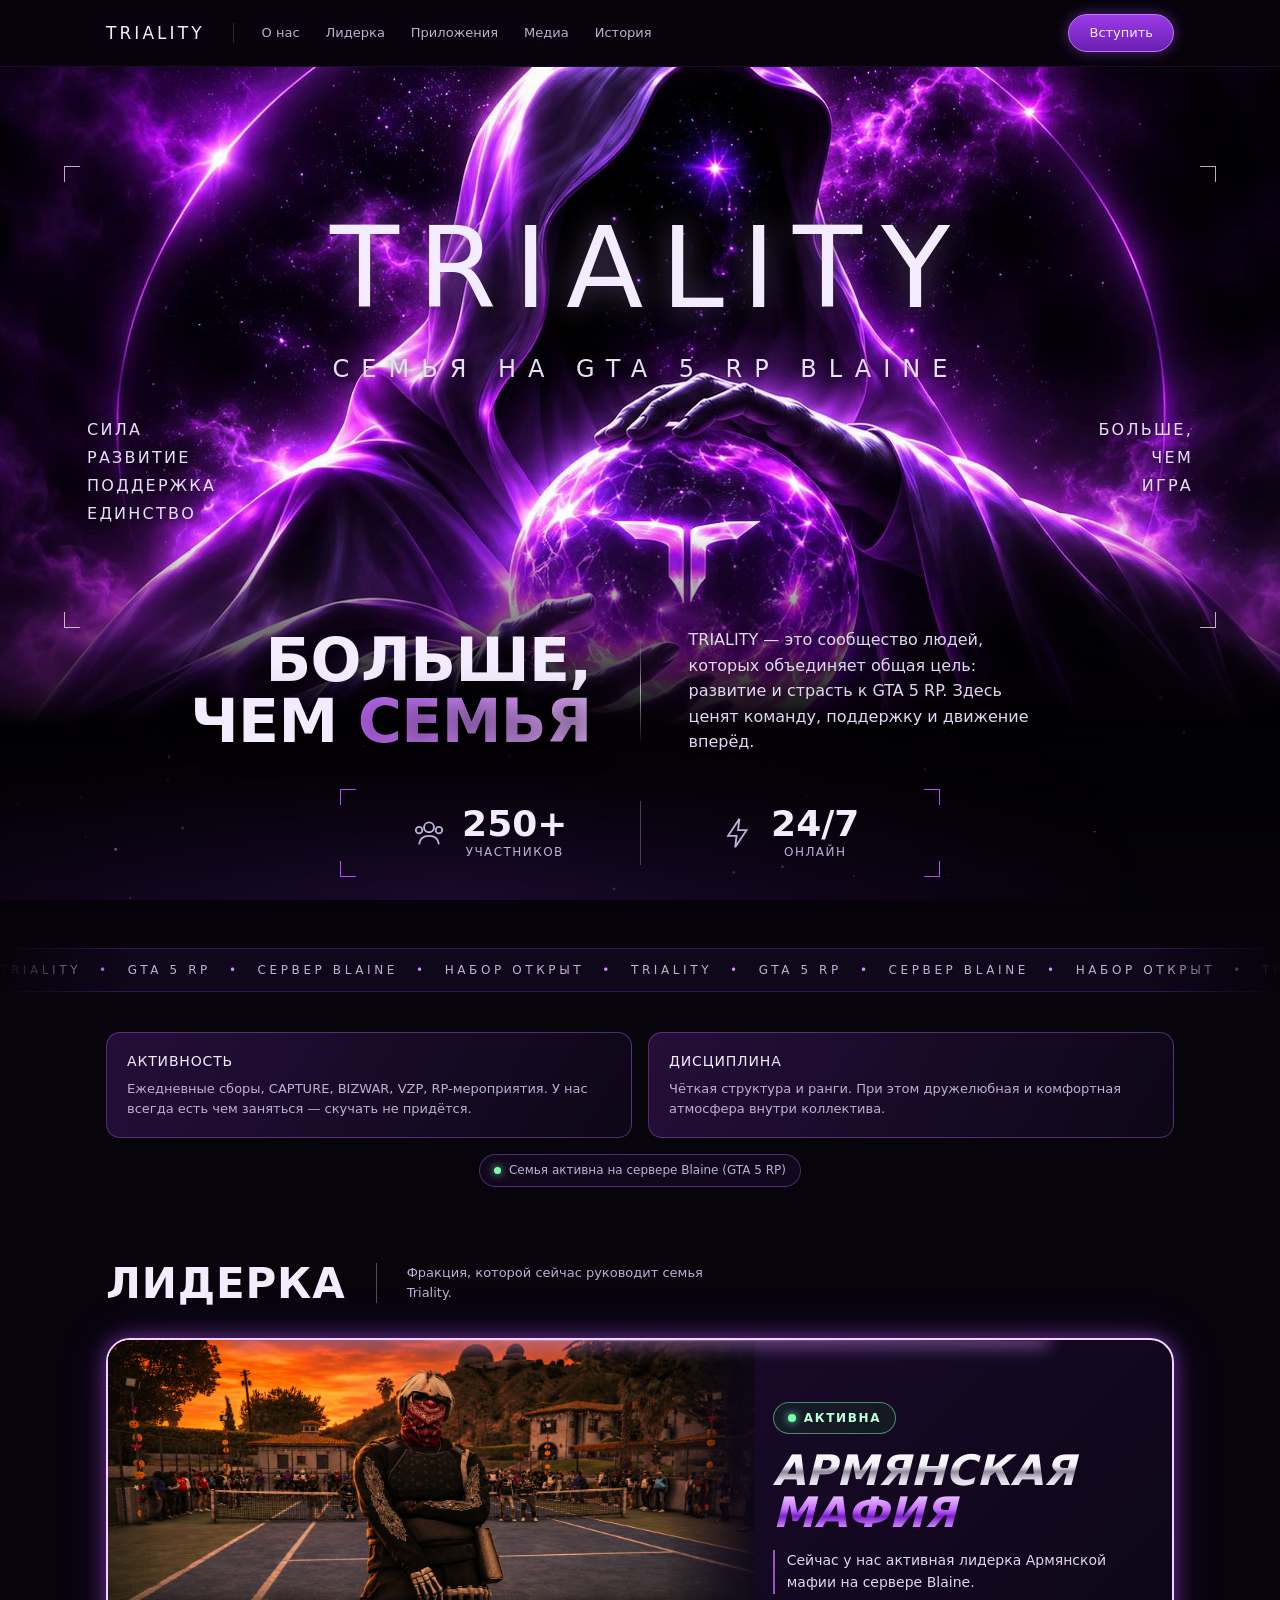
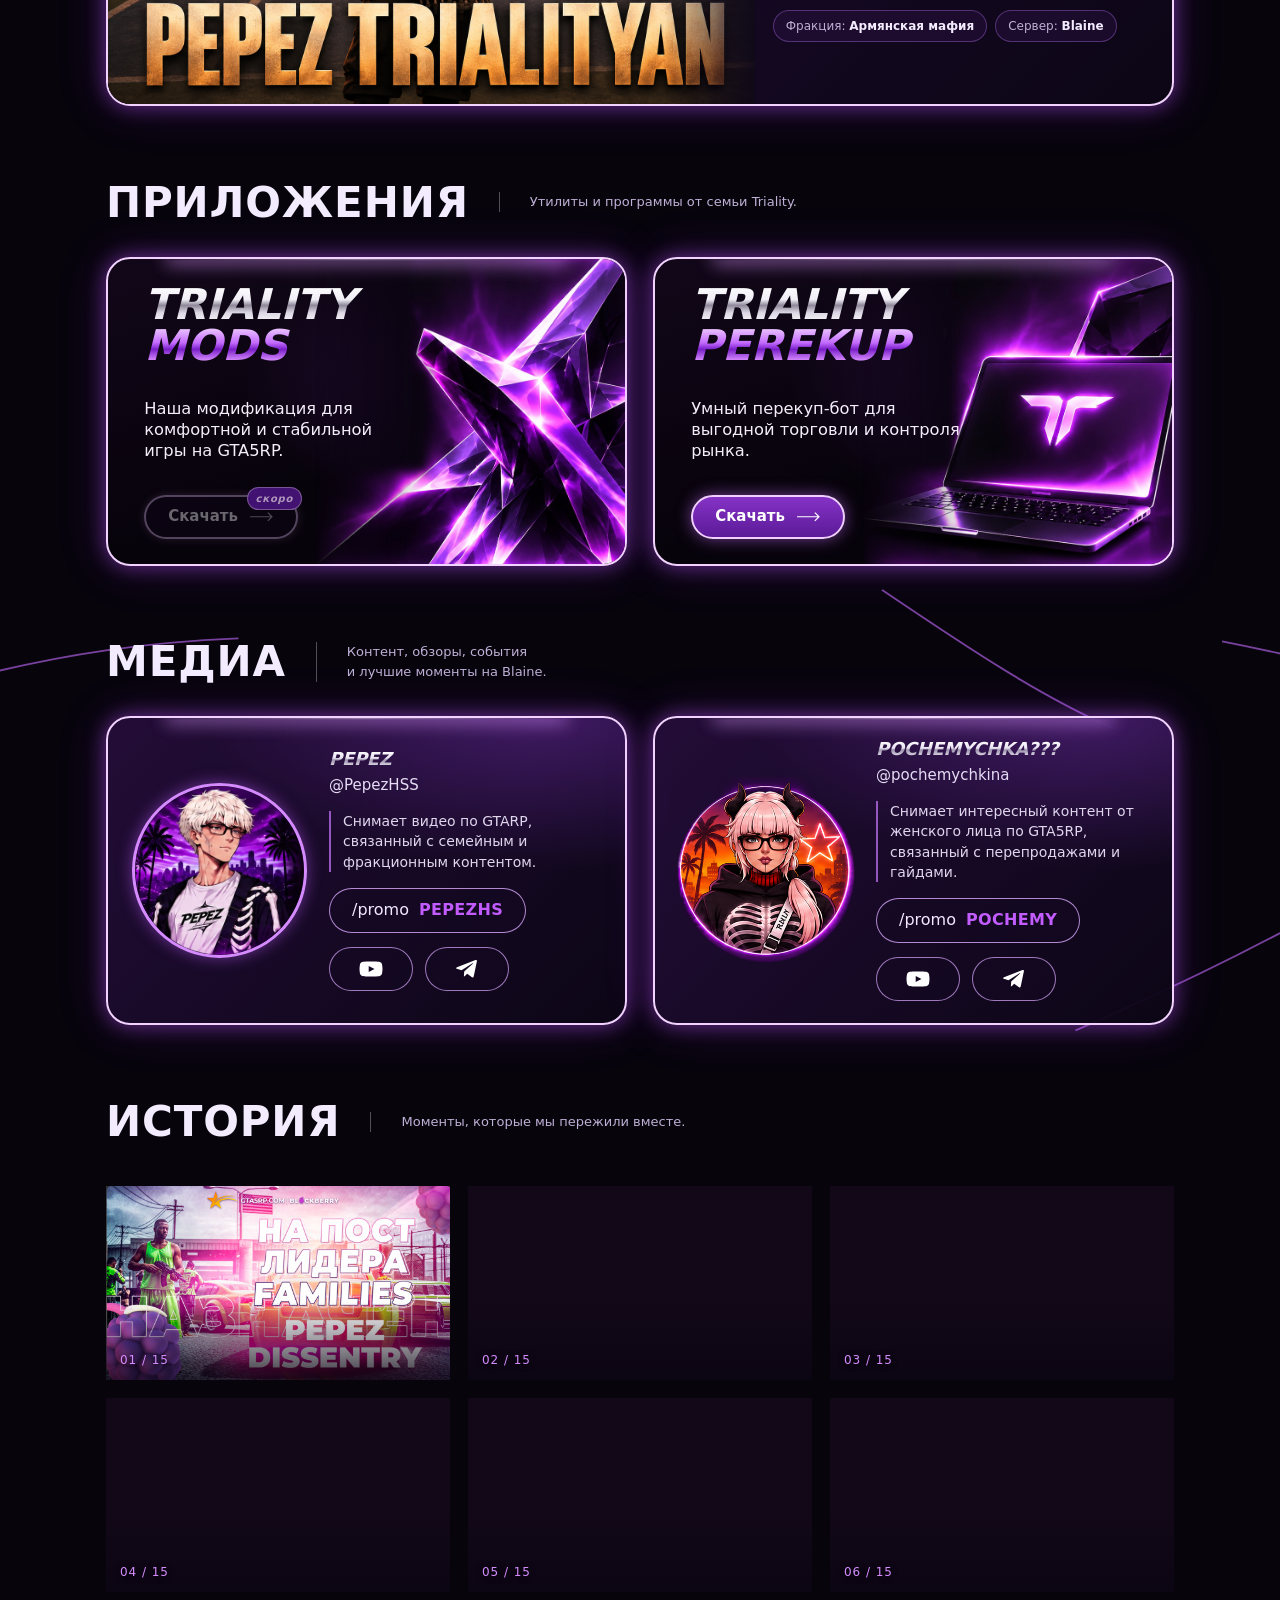
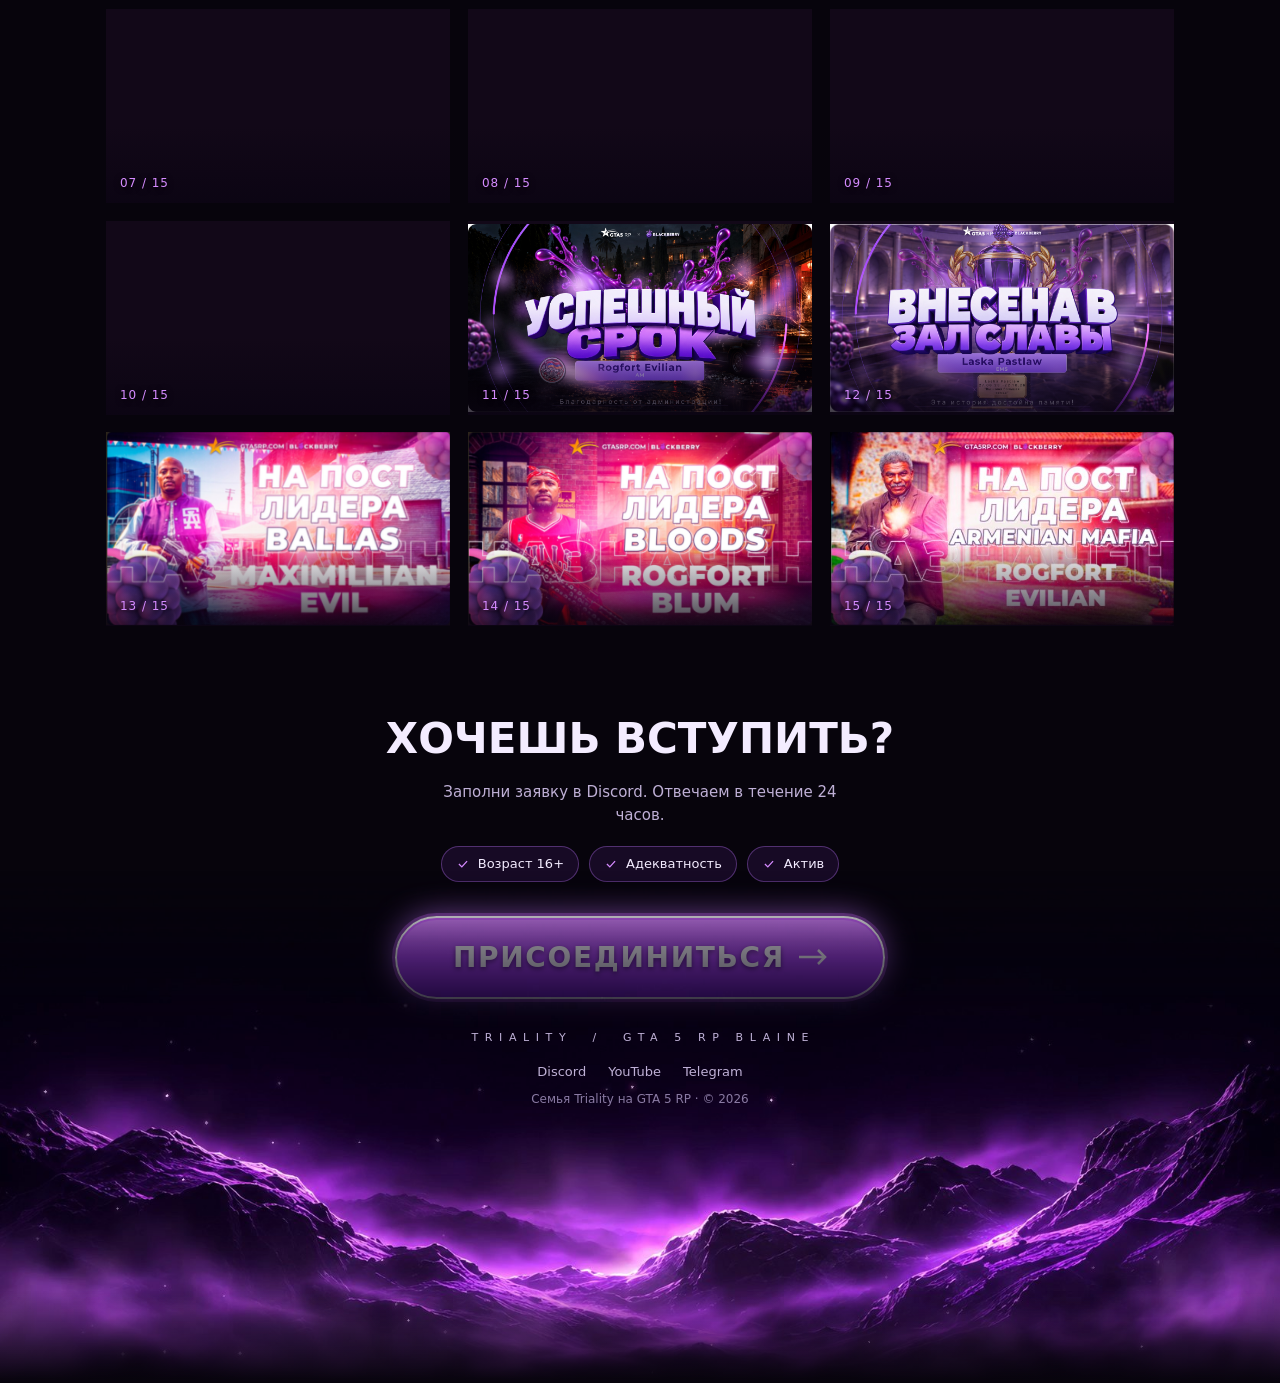
==== commit 550fb860: "Enhance SEO and social media metadata in index.html Updated title and meta description for SEO. Adde" ====
--- a/index.html
+++ b/index.html
@@ -14,8 +14,32 @@
 <link rel="apple-touch-icon" href="apple-touch-icon.png">
 <link rel="manifest" href="site.webmanifest">
 
-<title>Triality — GTA 5 RP</title>
-<meta name="description" content="Семья TRIALITY на GTA 5 RP Blaine. Набор открыт.">
+<title>Triality — семья на GTA 5 RP Blaine | Набор открыт</title>
+<meta name="description" content="TRIALITY — семья на GTA 5 RP, сервер Blaine. Набор открыт: капты, бизвары, ВЗП, RP-мероприятия. Лидерка Армянской мафии и бесплатная программа Triality Перекуп.">
+<link rel="canonical" href="https://trialityfamq.com/">
+<meta name="robots" content="index, follow">
+<meta name="theme-color" content="#07040c">
+
+<!-- Превью ссылки в Discord, Telegram, VK и поиске -->
+<meta property="og:type" content="website">
+<meta property="og:site_name" content="Triality">
+<meta property="og:locale" content="ru_RU">
+<meta property="og:url" content="https://trialityfamq.com/">
+<meta property="og:title" content="Triality — семья на GTA 5 RP Blaine">
+<meta property="og:description" content="Набор открыт. Капты, бизвары, ВЗП, лидерка Армянской мафии и своя программа Triality Перекуп.">
+<meta property="og:image" content="https://trialityfamq.com/og-image.jpg">
+<meta property="og:image:width" content="1200">
+<meta property="og:image:height" content="630">
+<meta property="og:image:alt" content="Логотип семьи Triality">
+<meta name="twitter:card" content="summary_large_image">
+<meta name="twitter:title" content="Triality — семья на GTA 5 RP Blaine">
+<meta name="twitter:description" content="Набор открыт. Капты, бизвары, ВЗП, лидерка Армянской мафии и своя программа Triality Перекуп.">
+<meta name="twitter:image" content="https://trialityfamq.com/og-image.jpg">
+
+<!-- Данные о семье для Google и Яндекса (это не скрипт, браузер его не выполняет) -->
+<script type="application/ld+json">
+{"@context":"https://schema.org","@type":"Organization","name":"Triality","alternateName":"Семья Triality GTA 5 RP","url":"https://trialityfamq.com/","logo":"https://trialityfamq.com/android-chrome-512x512.png","description":"TRIALITY — семья на GTA 5 RP, сервер Blaine. Набор открыт: капты, бизвары, ВЗП, RP-мероприятия. Лидерка Армянской мафии и бесплатная программа Triality Перекуп.","sameAs":["https://discord.gg/Wehhq7qqGY","https://www.youtube.com/@PepezHSS","https://www.youtube.com/@pochemychkina","https://t.me/trialitymods","https://t.me/pepez5rp","https://t.me/pochemychkinaa"]}
+</script>
 <link rel="preconnect" href="https://fonts.googleapis.com">
 <link rel="stylesheet" href="https://fonts.googleapis.com/css2?family=Michroma&family=Montserrat:ital,wght@0,500;1,800&family=Unbounded:wght@300;400;500;700;800&family=Manrope:wght@400;500;600;700&display=swap">
 <style>
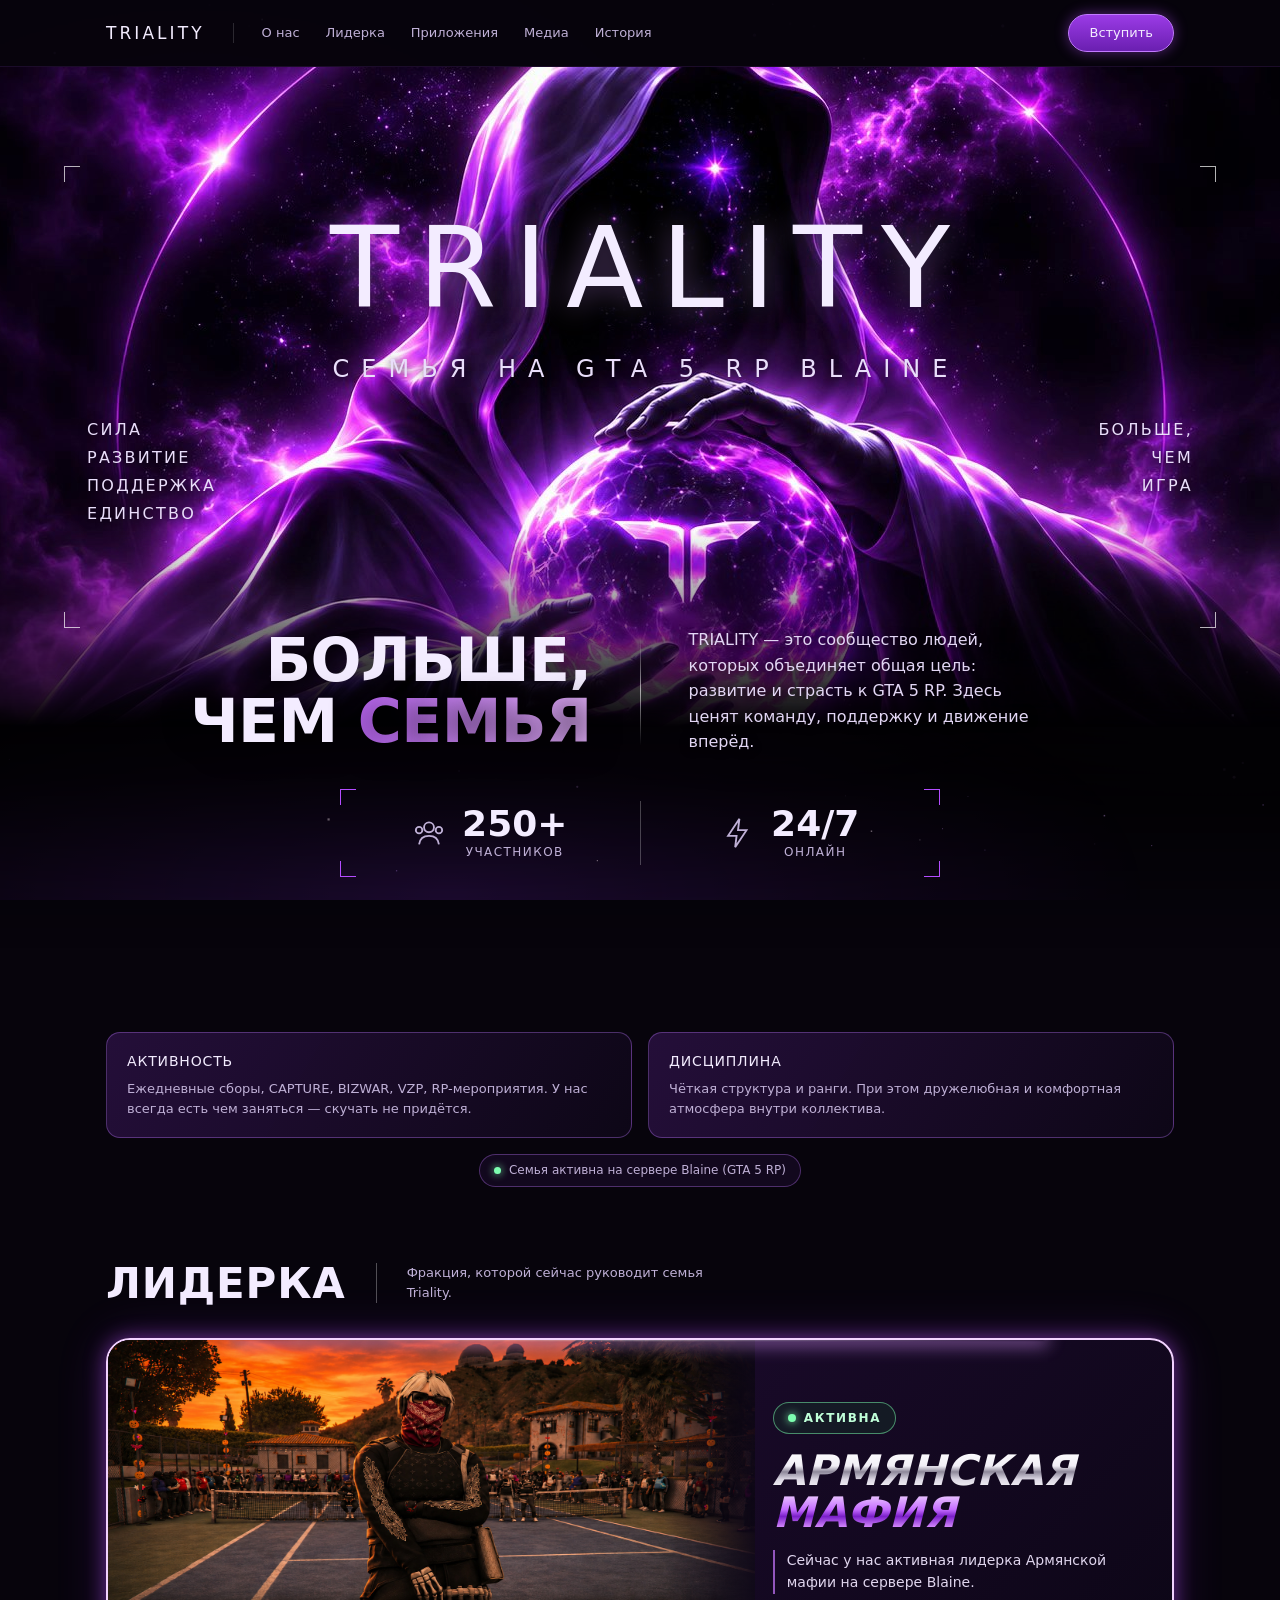
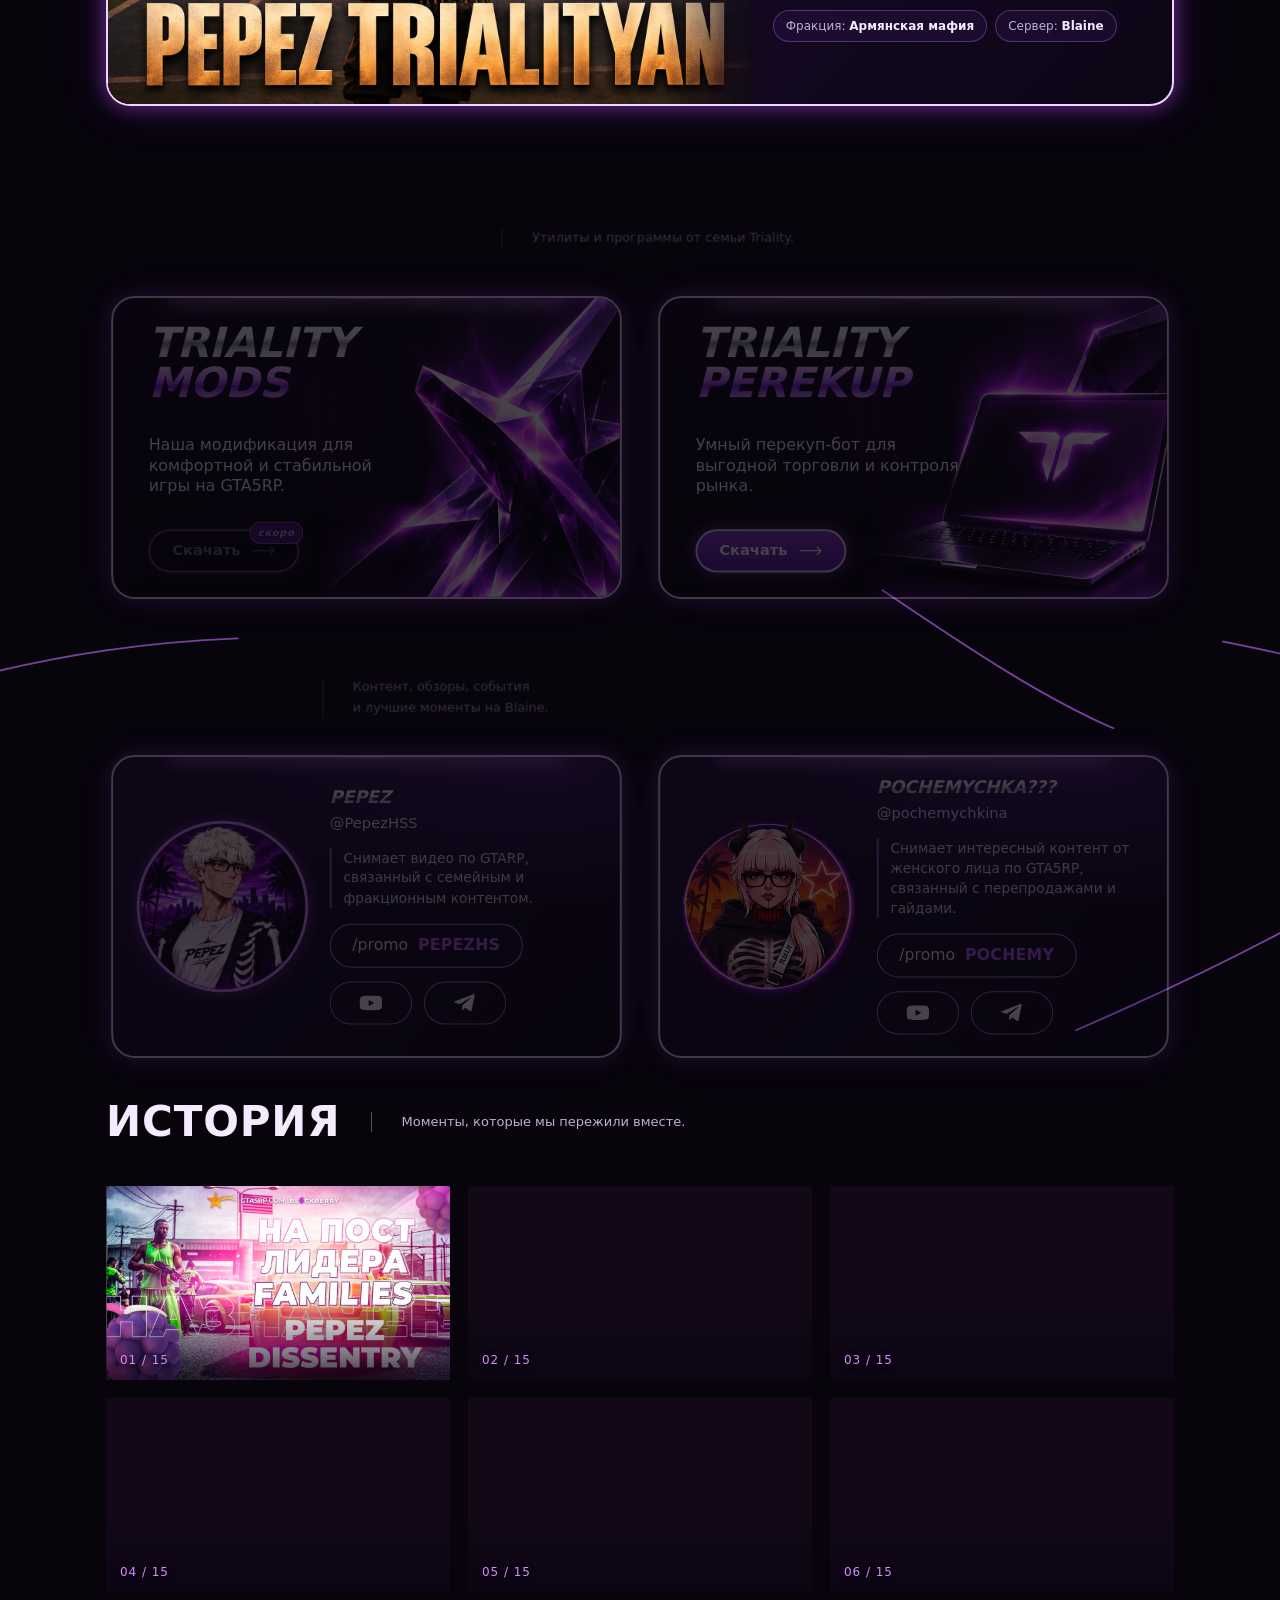
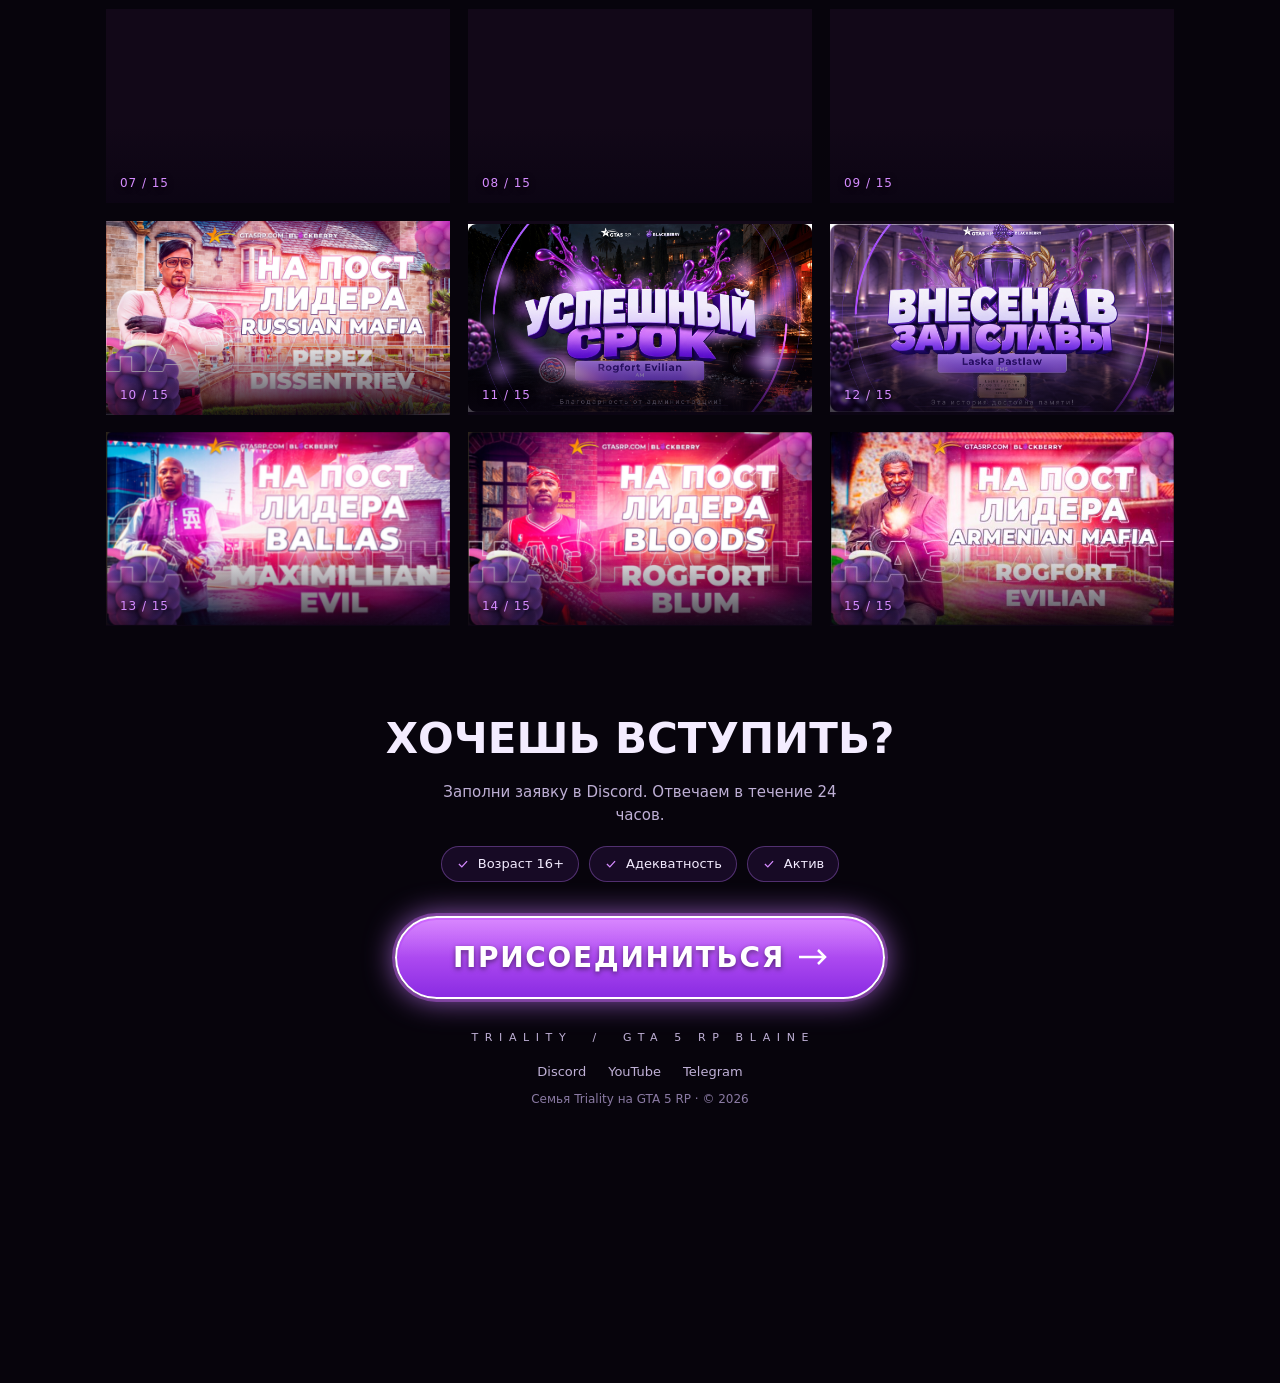
==== commit bbdf0e11: "Add cursor, sparkle trail, magnetic buttons and section transitions New effects live in fx.js/fx.css" ====
--- a/index.html
+++ b/index.html
@@ -463,6 +463,7 @@
 #iv .pill{position:absolute;z-index:1;top:max(16px,env(safe-area-inset-top,0px));right:max(16px,env(safe-area-inset-right,0px))}
 #iv.out{opacity:0;transition:opacity .6s ease;pointer-events:none}
 </style>
+<link rel="stylesheet" href="fx.css">
 <script src="intro.js"></script>
 </head>
 <body>
@@ -626,6 +627,7 @@
 </div>
 
 <script src="script.js" defer></script>
+<script src="fx.js" defer></script>
 <!-- Счётчик посещений GoatCounter -->
 <script data-goatcounter="https://triality.goatcounter.com/count" async src="https://gc.zgo.at/count.js"></script>
 </body>
--- a/fx.css
+++ b/fx.css
@@ -0,0 +1,43 @@
+/* Эффекты поверх сайта (логика в fx.js). Классы fx-* включает только fx.js:
+   если скрипт не загрузился, сайт выглядит как раньше. */
+
+/* ===== Кастомный курсор (только мышь) ===== */
+html.fx-cur, html.fx-cur *{cursor:none!important}
+.fx-dot,.fx-ring{position:fixed;left:0;top:0;z-index:10001;pointer-events:none;border-radius:50%;opacity:0;transition:opacity .3s}
+.fx-dot{width:6px;height:6px;margin:-3px 0 0 -3px;background:#fff;box-shadow:0 0 10px #d58bff,0 0 20px rgba(180,77,255,.8)}
+.fx-ring{width:38px;height:38px;margin:-19px 0 0 -19px;border:1.5px solid rgba(213,139,255,.75);
+  box-shadow:0 0 14px rgba(180,77,255,.35),inset 0 0 10px rgba(180,77,255,.2);
+  transition:opacity .3s,width .35s var(--ease),height .35s var(--ease),margin .35s var(--ease),background .35s,border-color .35s}
+html.fx-on .fx-dot,html.fx-on .fx-ring{opacity:1}
+/* над ссылкой или кнопкой кольцо растёт и заливается */
+html.fx-hover .fx-ring{width:64px;height:64px;margin:-32px 0 0 -32px;background:rgba(180,77,255,.14);border-color:#f0cfff}
+html.fx-down .fx-ring{width:28px;height:28px;margin:-14px 0 0 -14px}
+/* над фото «Истории» — подпись в кольце */
+.fx-ring::after{content:attr(data-label);position:absolute;inset:0;display:grid;place-items:center;font:600 10px/1 var(--f-head);letter-spacing:.12em;color:#fff;opacity:0;transition:opacity .25s}
+html.fx-view .fx-ring{width:84px;height:84px;margin:-42px 0 0 -42px;background:rgba(120,40,200,.45);border-color:#f0cfff;-webkit-backdrop-filter:blur(3px);backdrop-filter:blur(3px)}
+html.fx-view .fx-ring::after{opacity:1}
+
+/* искры за курсором */
+#fxTrail{position:fixed;inset:0;width:100%;height:100%;z-index:10000;pointer-events:none}
+
+/* ===== Буквы заголовков секций вылетают по очереди ===== */
+.fx-split .fx-ch{display:inline-block;white-space:pre;opacity:0;transform:translateY(.6em) rotate(6deg);filter:blur(8px);
+  transition:opacity .7s var(--ease),transform .9s var(--ease),filter .7s var(--ease);transition-delay:calc(var(--i)*35ms)}
+.fx-split.fx-in .fx-ch{opacity:1;transform:none;filter:none}
+
+/* ===== Шторка при переходе по меню ===== */
+.fx-curtain{position:fixed;inset:0;z-index:60;pointer-events:none;display:grid;place-items:center;
+  background:linear-gradient(180deg,#1a0a2b,#07040c 60%);clip-path:inset(100% 0 0 0);transition:clip-path .55s cubic-bezier(.7,0,.3,1)}
+.fx-curtain b{font:400 clamp(28px,6vw,72px)/1 var(--f-logo);letter-spacing:.16em;color:var(--ink);text-shadow:0 0 30px rgba(200,140,255,.6);
+  opacity:0;transform:translateY(20px);transition:opacity .4s,transform .55s var(--ease)}
+.fx-curtain.in{clip-path:inset(0 0 0 0);pointer-events:auto}
+.fx-curtain.in b{opacity:1;transform:none;transition-delay:.15s}
+.fx-curtain.out{clip-path:inset(0 0 100% 0)}
+
+/* ===== Магнитные кнопки: свойство translate не мешает их transform-анимациям ===== */
+.fx-mag{transition-property:transform,box-shadow,border-color,background,filter,translate!important;transition-duration:.35s!important}
+.fx-mag.fx-pull{transition-duration:.35s,.35s,.35s,.35s,.35s,.08s!important}
+
+@media (prefers-reduced-motion:reduce){
+  .fx-split .fx-ch{opacity:1;transform:none;filter:none;transition:none}
+}
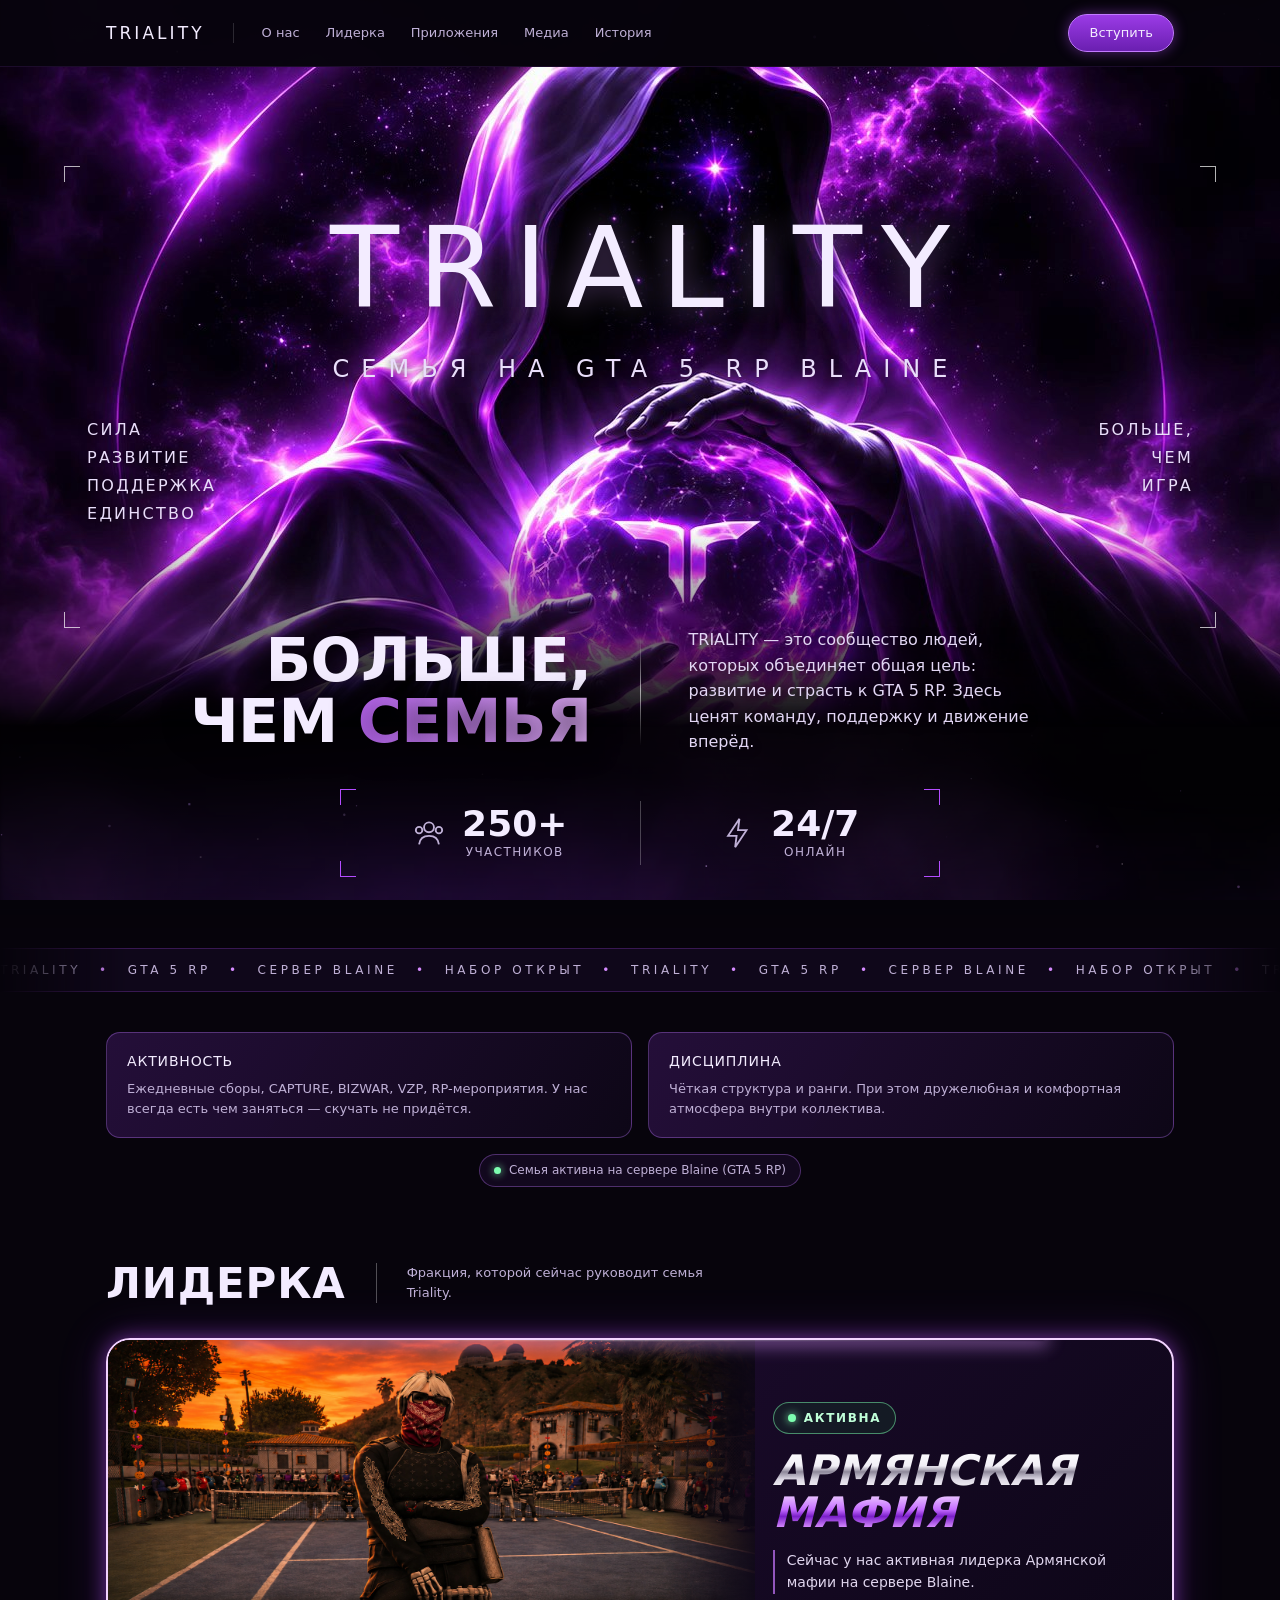
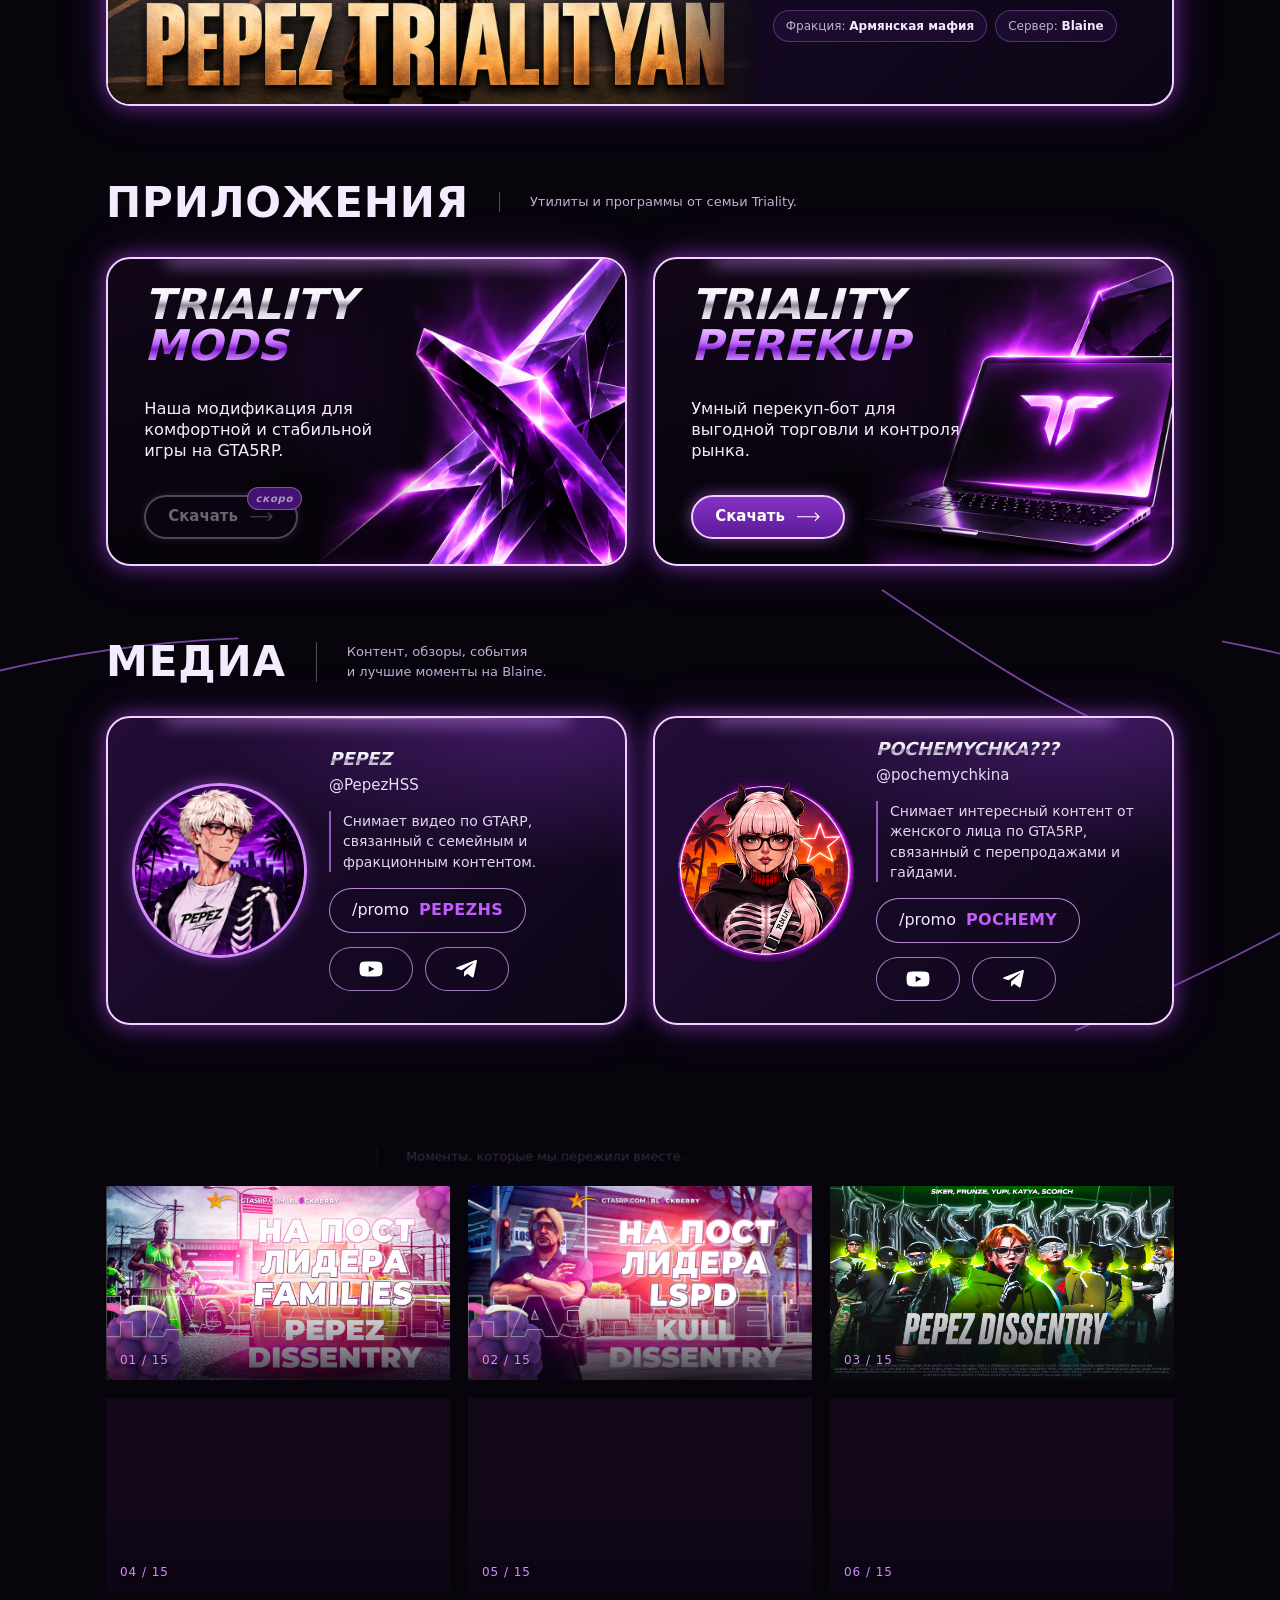
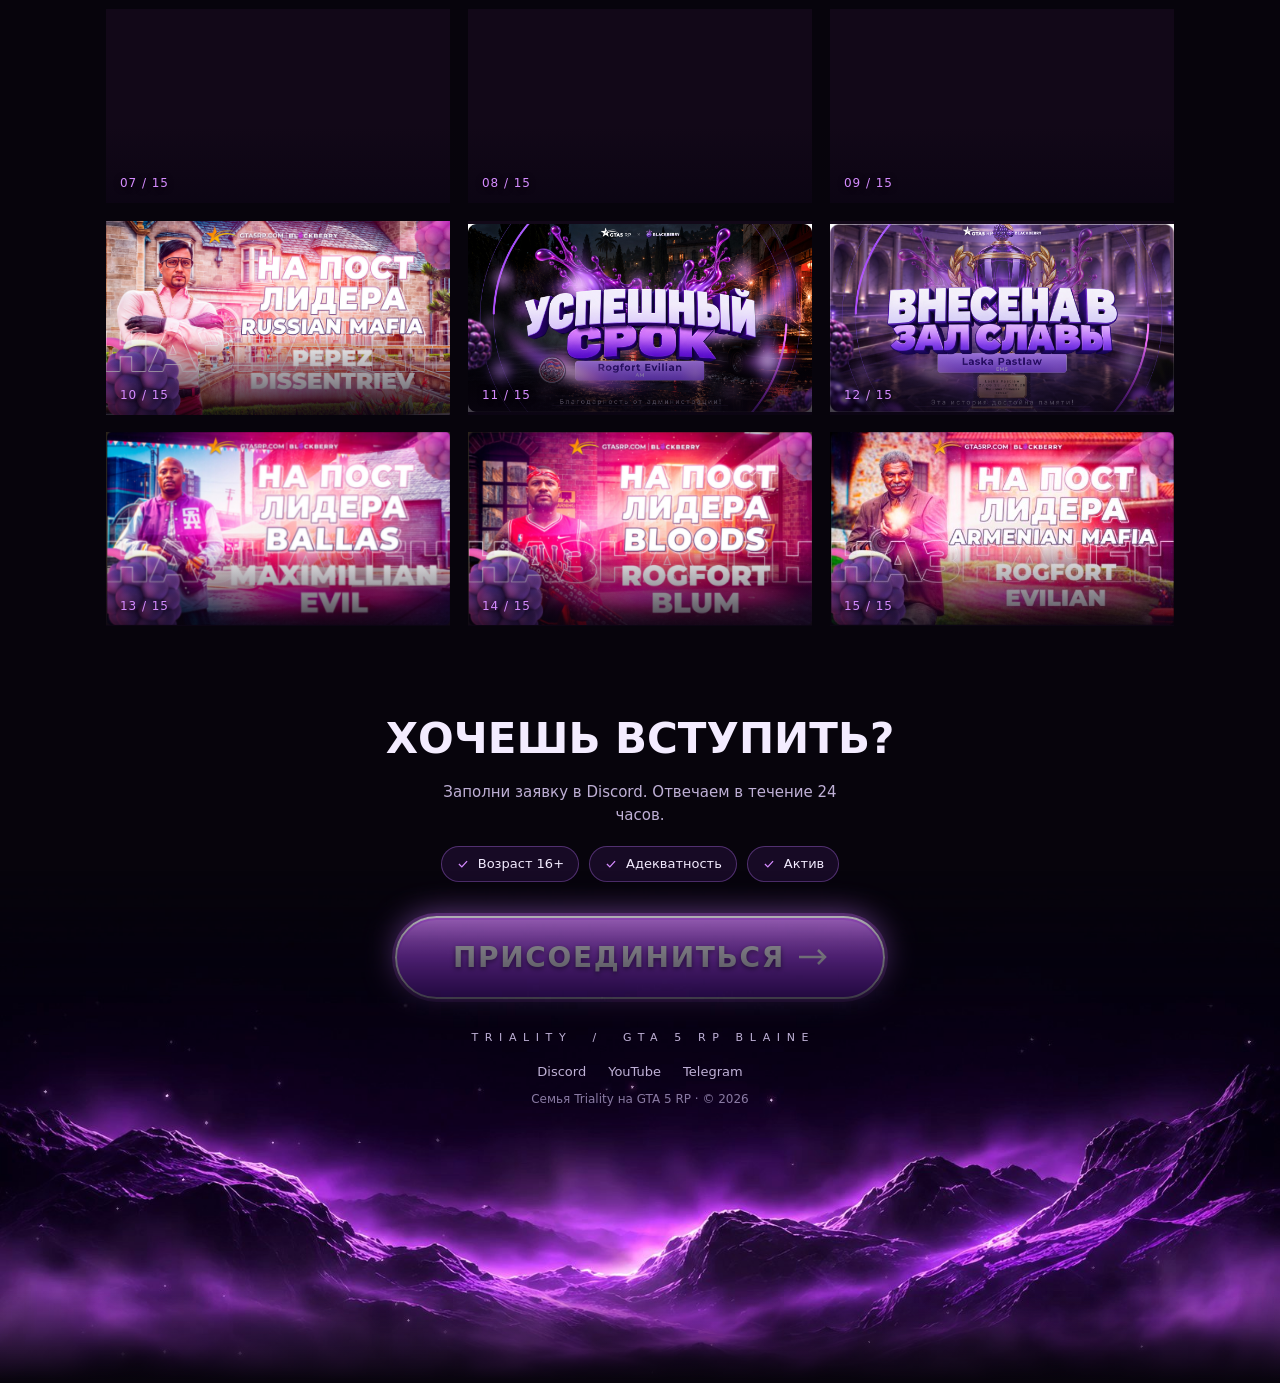
==== commit b7eca00f: "Fix mobile hero title wrap and clipped app cards Title and subtitle now size from viewport width and" ====
--- a/index.html
+++ b/index.html
@@ -438,7 +438,9 @@
   .side{display:none}
   .stage{height:calc(100vh - 280px);height:calc(100svh - 280px);min-height:360px}
   .frame{left:16px;right:16px;top:15%;height:60%}
-  h1.title{font-size:12vw}.sub{font-size:max(9px,3vw)}.frame .sub{top:44%}
+  /* размер от ширины экрана: TRIALITY и подпись всегда в одну строку */
+  h1.title{font-size:min(12vw,calc((100vw - 40px) / 8));white-space:nowrap}
+  .sub{font-size:max(9px,min(18px,calc((100vw - 40px) / 25)));letter-spacing:.3em;padding-left:.3em;white-space:nowrap;font-weight:400;text-shadow:0 1px 3px #000,0 0 12px rgba(0,0,0,.9)}.frame .sub{top:44%}
   .about{grid-template-columns:1fr;text-align:center;gap:14px;margin-top:-70px}.about h2{text-align:center}.about .lead{margin:0 auto;text-align:center}.vline{display:none}
   .stat{padding:4px 10px;gap:10px}.stat svg{width:26px;height:26px}
   .facts{grid-template-columns:1fr}
@@ -447,6 +449,8 @@
   .shead{flex-direction:column;align-items:flex-start;gap:10px}.shead p{border-left:0;padding-left:0}
   .big{padding:16px 28px}
 }
+/* узкий экран: карточка приложения растёт по содержимому, а не режет текст сверху и снизу */
+@media (max-width:520px){.app{aspect-ratio:auto;min-height:58vw}.app .in{padding-block:22px}}
 @media (max-width:420px){.logo{font-size:14px}.pill.solid{padding:7px 12px;font-size:12px}}
 @media (prefers-reduced-motion:reduce){
   .fogfx i, .intro .nav, .intro h1.title span, .intro .sub, .intro .frame>.br, .intro .side span, .intro .art, .intro .about, .intro .stats, .rv.pre, .lead-badge i, .cr::after, .promo .ok, .ph:hover, .big, .join h2 {animation:none!important;transition:none!important}
--- a/fx.css
+++ b/fx.css
@@ -16,6 +16,16 @@
 .fx-ring::after{content:attr(data-label);position:absolute;inset:0;display:grid;place-items:center;font:600 10px/1 var(--f-head);letter-spacing:.12em;color:#fff;opacity:0;transition:opacity .25s}
 html.fx-view .fx-ring{width:84px;height:84px;margin:-42px 0 0 -42px;background:rgba(120,40,200,.45);border-color:#f0cfff;-webkit-backdrop-filter:blur(3px);backdrop-filter:blur(3px)}
 html.fx-view .fx-ring::after{opacity:1}
+
+/* ===== Дым на фоне всего сайта (текстура рисуется в fx.js) ===== */
+.fx-smoke{position:fixed;inset:0;z-index:0;pointer-events:none;overflow:hidden;opacity:0;animation:fxSmokeIn 3s 1s ease forwards}
+.fx-smoke i{position:absolute;top:-10%;left:0;width:200%;height:120%;background-repeat:repeat;will-change:transform;filter:blur(2px)}
+.fx-smoke i:nth-child(1){background-size:900px 900px;opacity:.55;animation:fxSmokeA 90s linear infinite}
+.fx-smoke i:nth-child(2){background-size:1400px 1400px;opacity:.4;animation:fxSmokeB 130s linear infinite;background-position:400px 300px}
+@keyframes fxSmokeIn{to{opacity:1}}
+/* сдвиг ровно на размер плитки: цикл без скачка */
+@keyframes fxSmokeA{from{transform:translate3d(0,0,0)}to{transform:translate3d(-900px,0,0)}}
+@keyframes fxSmokeB{from{transform:translate3d(-1400px,0,0)}to{transform:translate3d(0,0,0)}}
 
 /* искры за курсором */
 #fxTrail{position:fixed;inset:0;width:100%;height:100%;z-index:10000;pointer-events:none}
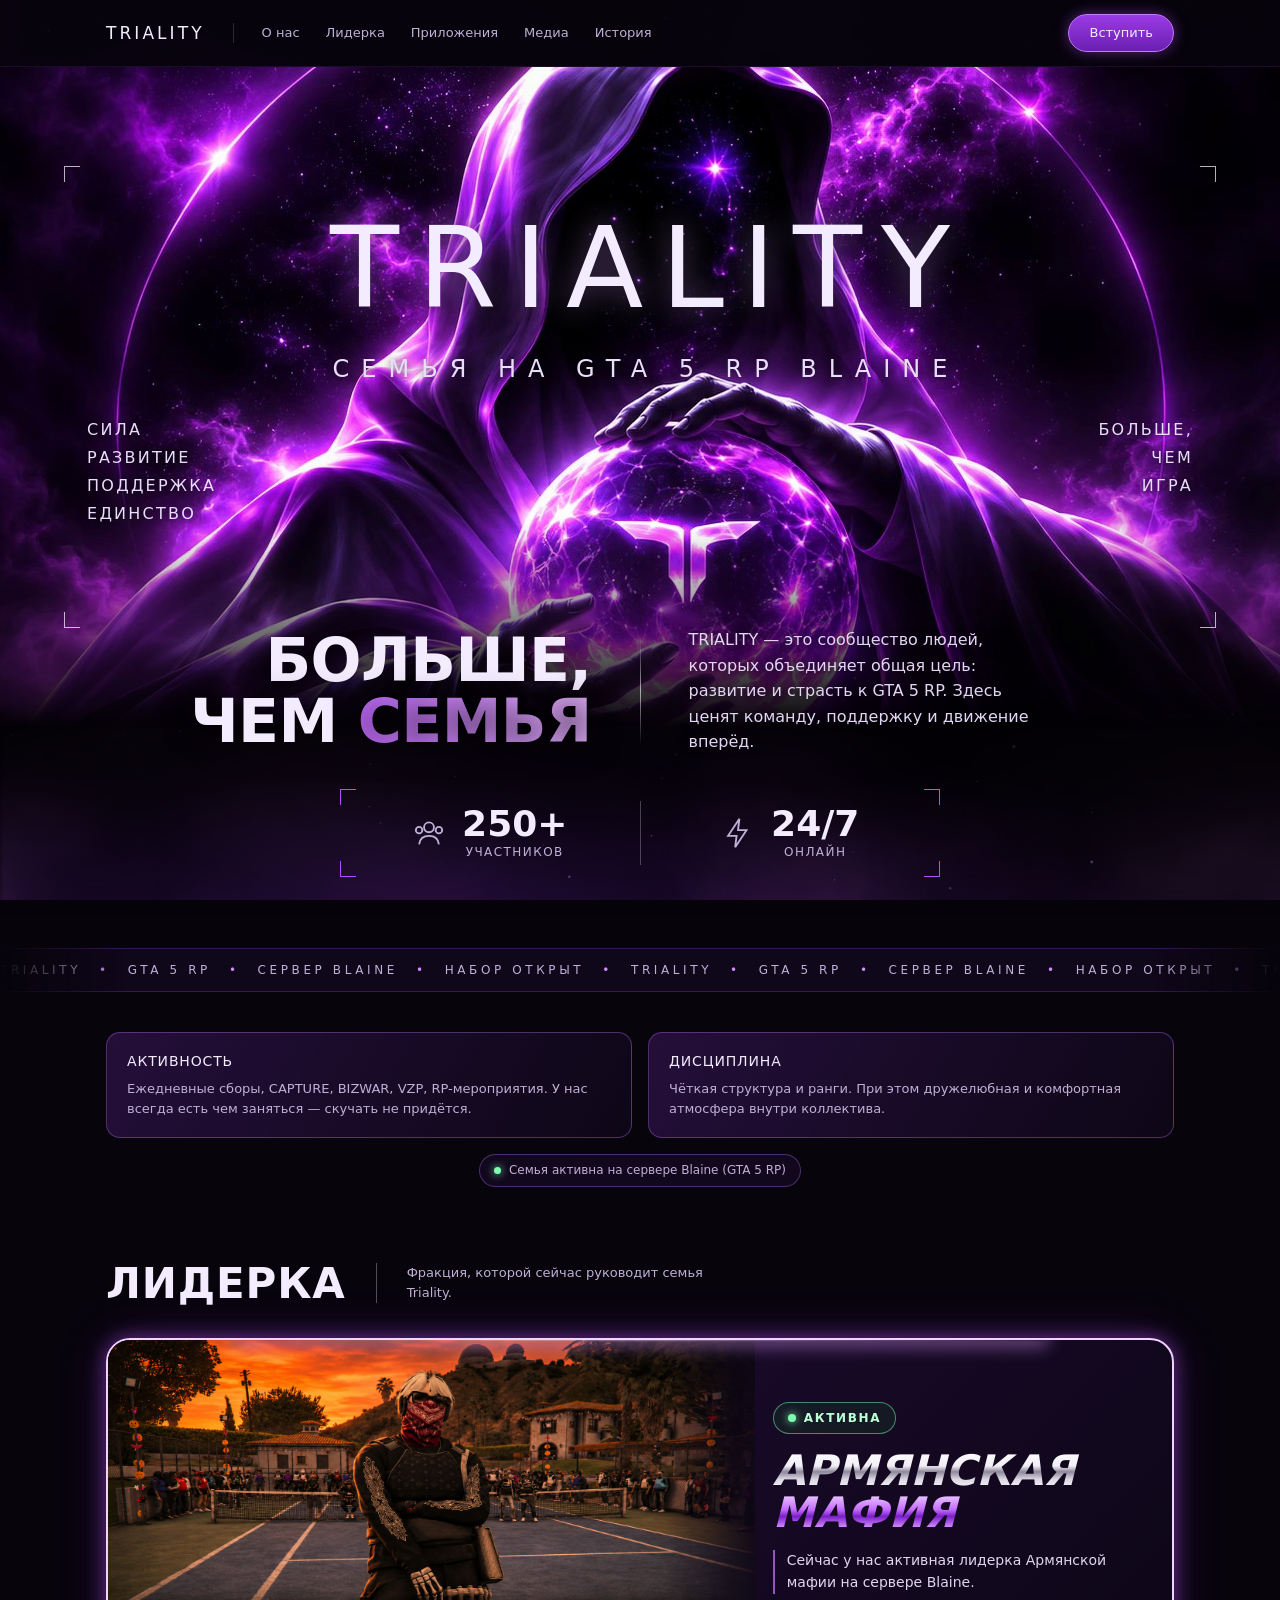
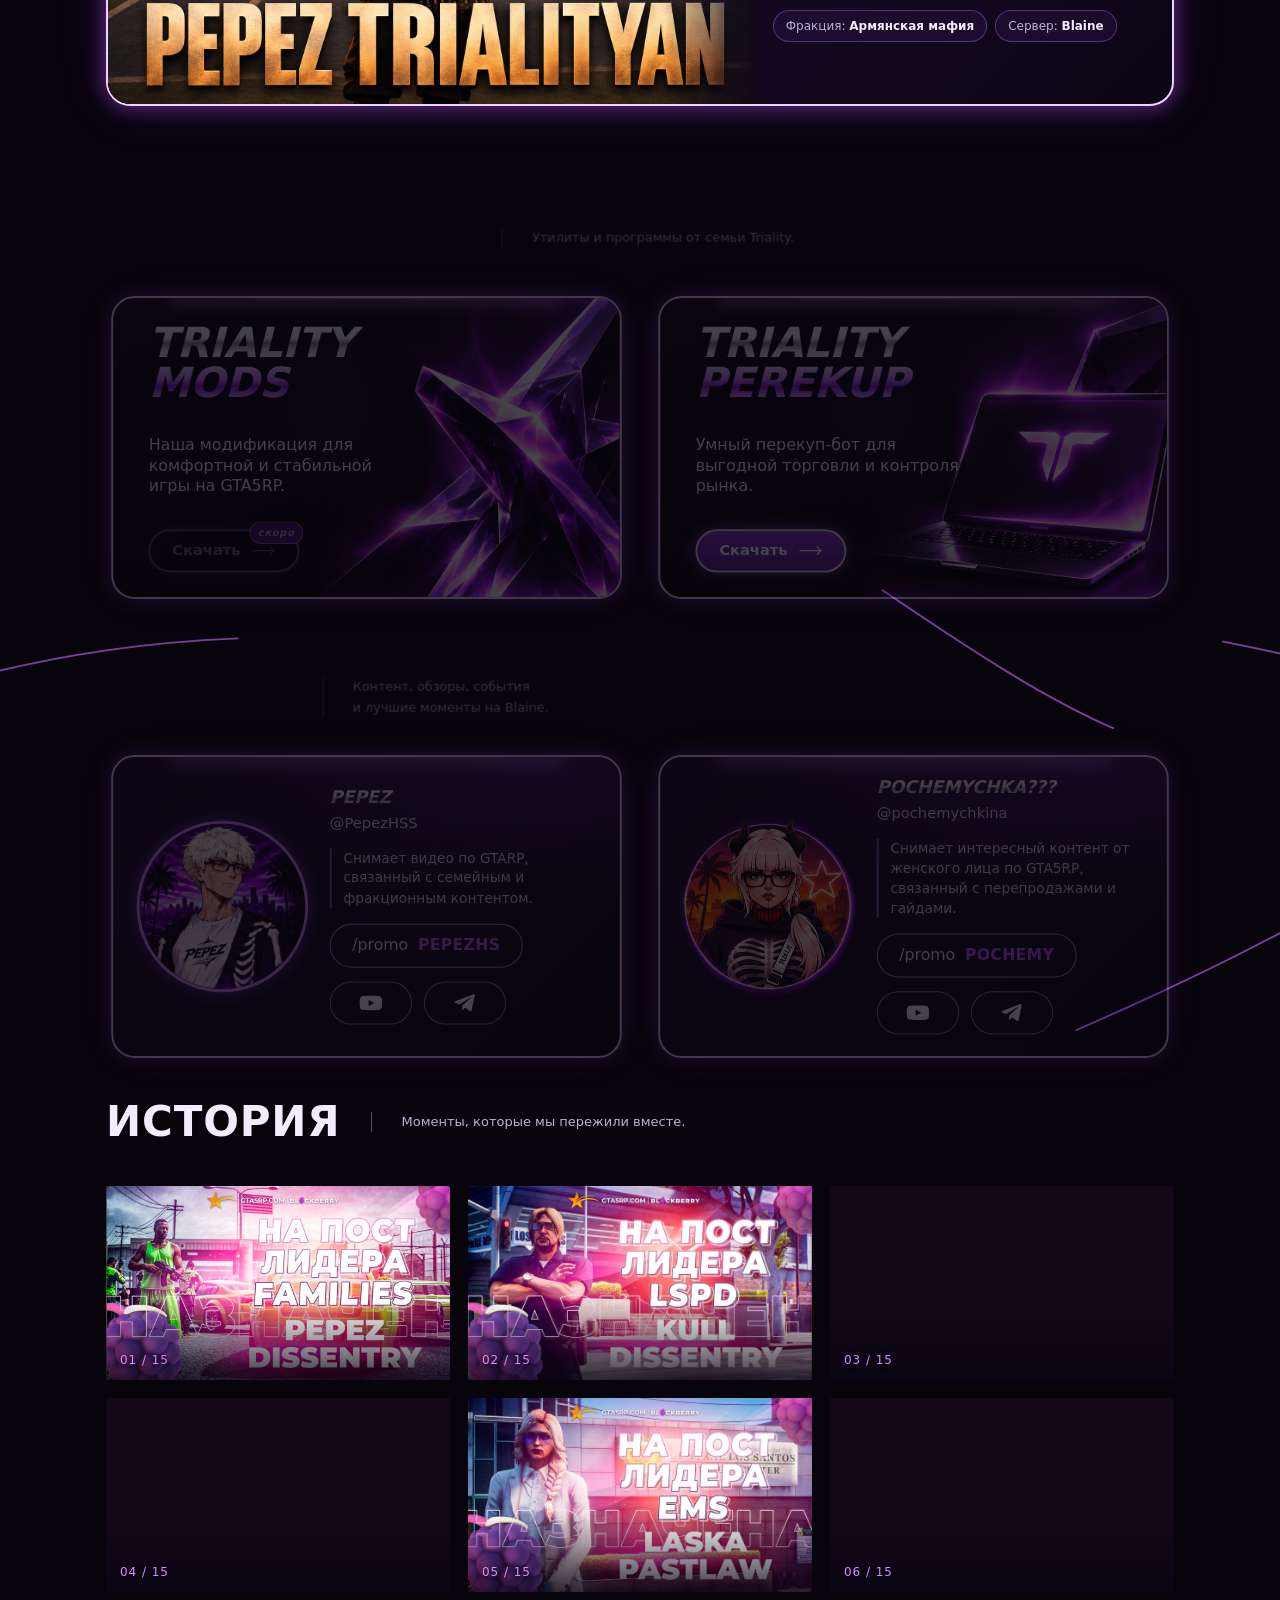
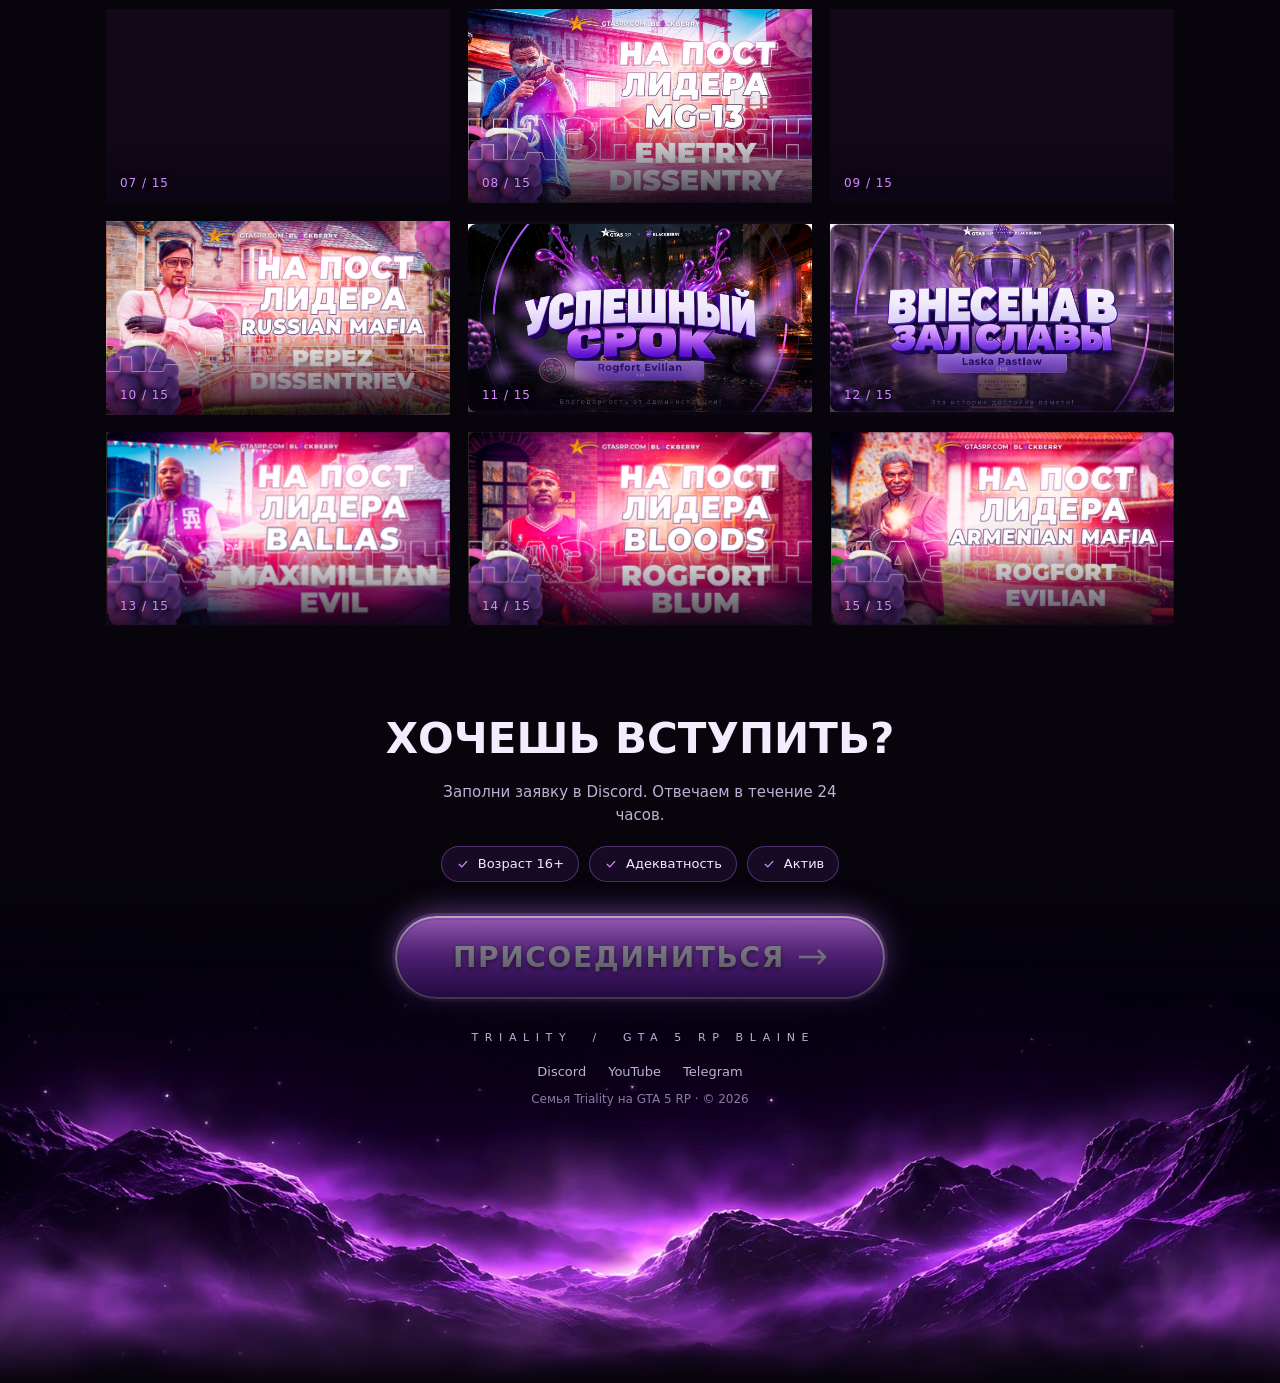
==== commit 39fdefbc: "Show all animations even with reduced motion enabled Owner's choice, same as the intro video: effect" ====
--- a/index.html
+++ b/index.html
@@ -452,12 +452,6 @@
 /* узкий экран: карточка приложения растёт по содержимому, а не режет текст сверху и снизу */
 @media (max-width:520px){.app{aspect-ratio:auto;min-height:58vw}.app .in{padding-block:22px}}
 @media (max-width:420px){.logo{font-size:14px}.pill.solid{padding:7px 12px;font-size:12px}}
-@media (prefers-reduced-motion:reduce){
-  .fogfx i, .intro .nav, .intro h1.title span, .intro .sub, .intro .frame>.br, .intro .side span, .intro .art, .intro .about, .intro .stats, .rv.pre, .lead-badge i, .cr::after, .promo .ok, .ph:hover, .big, .join h2 {animation:none!important;transition:none!important}
-  .rv.pre{opacity:1;transform:none}
-  html{scroll-behavior:auto}
-  .ticker div { animation: marquee 28s linear infinite !important; }
-}
 /* Интро-видео (логика в intro.js) */
 #iv{display:none;position:fixed;inset:0;z-index:9999;background:#000}
 html.iv #iv,#iv.out{display:block}
--- a/fx.css
+++ b/fx.css
@@ -48,6 +48,3 @@
 .fx-mag{transition-property:transform,box-shadow,border-color,background,filter,translate!important;transition-duration:.35s!important}
 .fx-mag.fx-pull{transition-duration:.35s,.35s,.35s,.35s,.35s,.08s!important}
 
-@media (prefers-reduced-motion:reduce){
-  .fx-split .fx-ch{opacity:1;transform:none;filter:none;transition:none}
-}
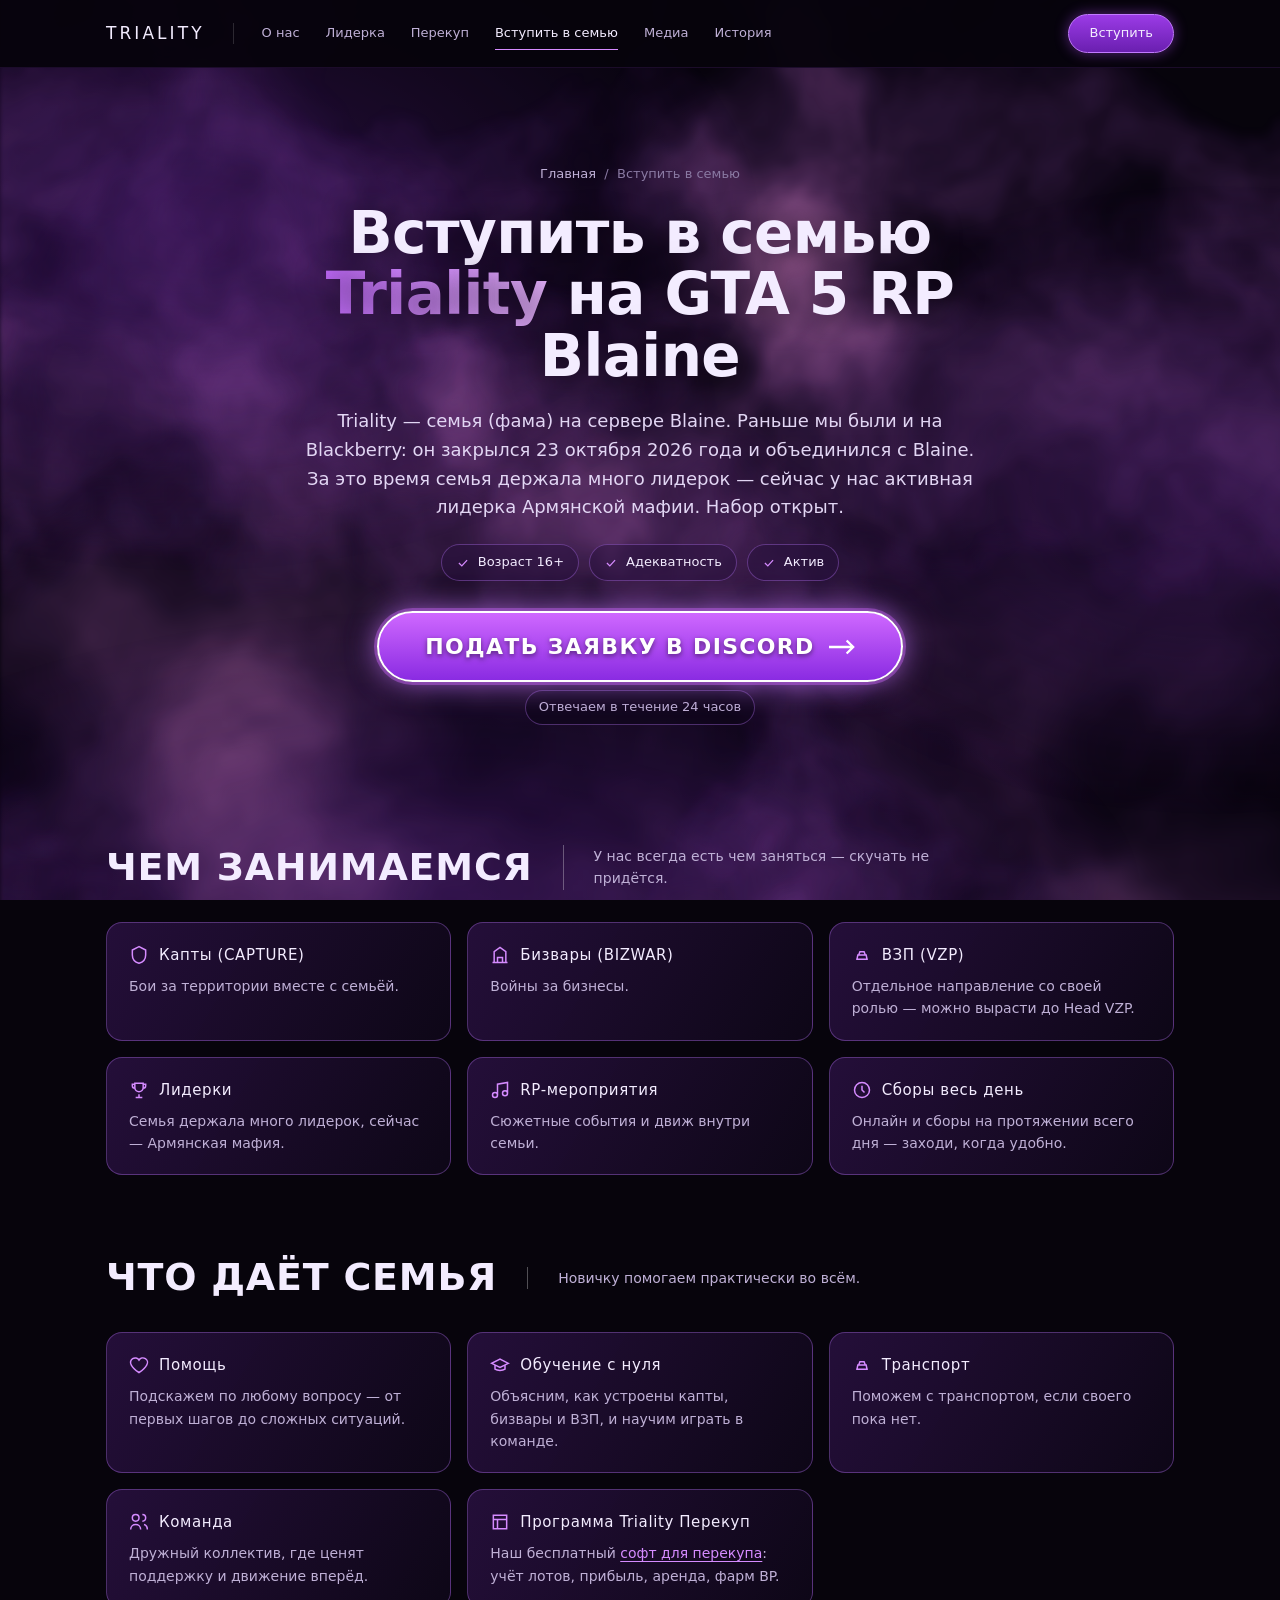
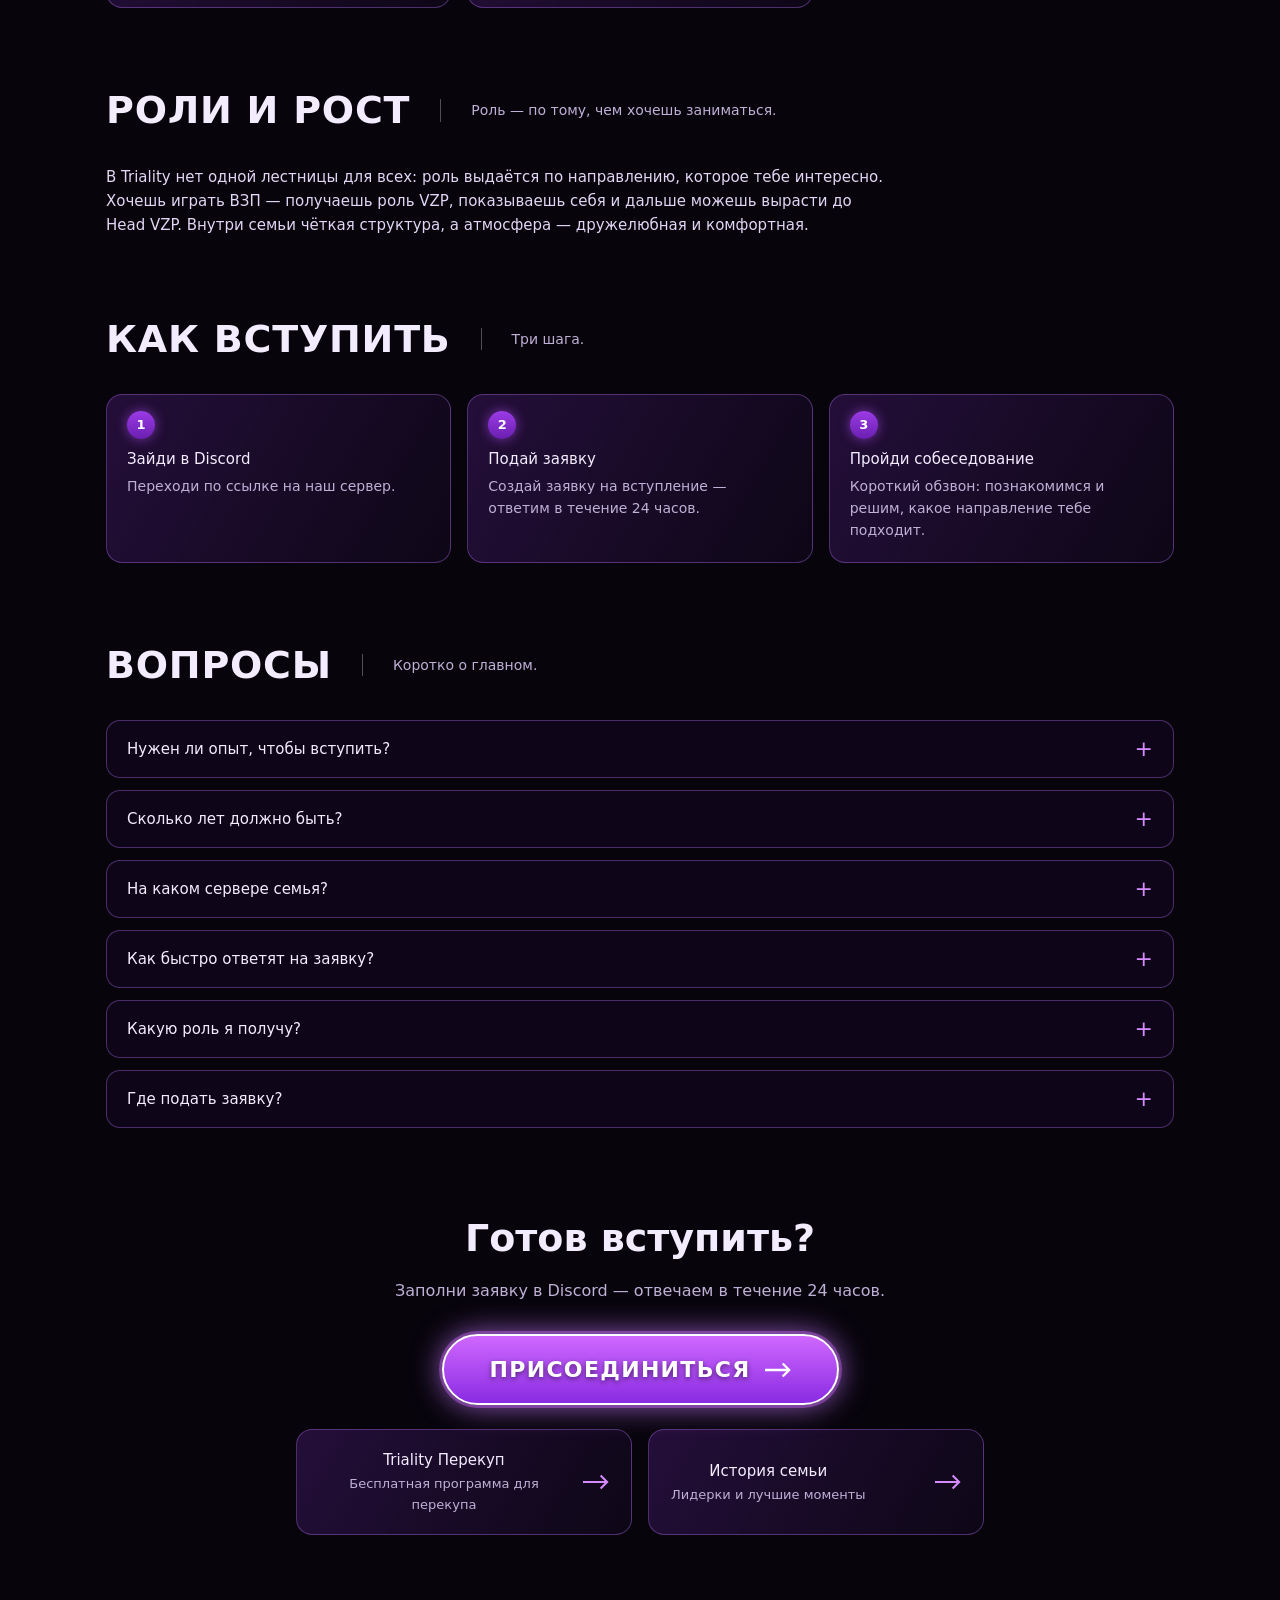
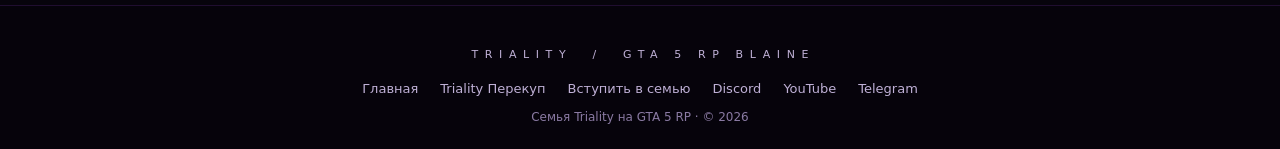
==== commit 635d4924: "Add files via upload" ====
--- a/index.html
+++ b/index.html
@@ -6,626 +6,119 @@
 <meta http-equiv="Content-Security-Policy" content="default-src 'none'; script-src 'self' https://gc.zgo.at; style-src 'self' 'unsafe-inline' https://fonts.googleapis.com; font-src https://fonts.gstatic.com; img-src 'self' data: https://triality.goatcounter.com/count; media-src 'self'; manifest-src 'self'; connect-src 'self' https://triality.goatcounter.com/count https://triality.goatcounter.com/counter/; base-uri 'none'; form-action 'none'; object-src 'none'; upgrade-insecure-requests">
 <meta name="referrer" content="strict-origin-when-cross-origin">
 <meta name="viewport" content="width=device-width, initial-scale=1, viewport-fit=cover">
-
-<!-- Favicon -->
-<link rel="icon" href="favicon.ico" sizes="any">
-<link rel="icon" href="favicon-32x32.png" type="image/png" sizes="32x32">
-<link rel="icon" href="favicon-16x16.png" type="image/png" sizes="16x16">
-<link rel="apple-touch-icon" href="apple-touch-icon.png">
-<link rel="manifest" href="site.webmanifest">
-
-<title>Triality — семья на GTA 5 RP Blaine | Набор открыт</title>
-<meta name="description" content="TRIALITY — семья на GTA 5 RP, сервер Blaine. Набор открыт: капты, бизвары, ВЗП, RP-мероприятия. Лидерка Армянской мафии и бесплатная программа Triality Перекуп.">
-<link rel="canonical" href="https://trialityfamq.com/">
+<link rel="icon" href="/favicon.ico" sizes="any">
+<link rel="icon" href="/favicon-32x32.png" type="image/png" sizes="32x32">
+<link rel="icon" href="/favicon-16x16.png" type="image/png" sizes="16x16">
+<link rel="apple-touch-icon" href="/apple-touch-icon.png">
+<link rel="manifest" href="/site.webmanifest">
+<title>Вступить в семью Triality — GTA 5 RP Blaine | Набор открыт</title>
+<meta name="description" content="Набор в семью Triality на GTA 5 RP (сервер Blaine) открыт. Капты, бизвары, ВЗП, лидерки, RP-мероприятия, сборы весь день. Требования: 16+, адекватность, актив. Заявка в Discord.">
+<link rel="canonical" href="https://trialityfamq.com/join/">
 <meta name="robots" content="index, follow">
 <meta name="theme-color" content="#07040c">
-
-<!-- Превью ссылки в Discord, Telegram, VK и поиске -->
 <meta property="og:type" content="website">
 <meta property="og:site_name" content="Triality">
 <meta property="og:locale" content="ru_RU">
-<meta property="og:url" content="https://trialityfamq.com/">
-<meta property="og:title" content="Triality — семья на GTA 5 RP Blaine">
-<meta property="og:description" content="Набор открыт. Капты, бизвары, ВЗП, лидерка Армянской мафии и своя программа Triality Перекуп.">
+<meta property="og:url" content="https://trialityfamq.com/join/">
+<meta property="og:title" content="Вступить в семью Triality — GTA 5 RP Blaine">
+<meta property="og:description" content="Набор открыт: капты, бизвары, ВЗП, лидерки. 16+, адекватность, актив. Заявка в Discord.">
 <meta property="og:image" content="https://trialityfamq.com/og-image.jpg">
 <meta property="og:image:width" content="1200">
 <meta property="og:image:height" content="630">
-<meta property="og:image:alt" content="Логотип семьи Triality">
 <meta name="twitter:card" content="summary_large_image">
-<meta name="twitter:title" content="Triality — семья на GTA 5 RP Blaine">
-<meta name="twitter:description" content="Набор открыт. Капты, бизвары, ВЗП, лидерка Армянской мафии и своя программа Triality Перекуп.">
+<meta name="twitter:title" content="Вступить в семью Triality — GTA 5 RP Blaine">
+<meta name="twitter:description" content="Набор открыт: капты, бизвары, ВЗП, лидерки. 16+, адекватность, актив. Заявка в Discord.">
 <meta name="twitter:image" content="https://trialityfamq.com/og-image.jpg">
-
-<!-- Данные о семье для Google и Яндекса (это не скрипт, браузер его не выполняет) -->
+<!-- Данные для Google и Яндекса (это не скрипт, браузер его не выполняет) -->
 <script type="application/ld+json">
-{"@context":"https://schema.org","@type":"Organization","name":"Triality","alternateName":"Семья Triality GTA 5 RP","url":"https://trialityfamq.com/","logo":"https://trialityfamq.com/android-chrome-512x512.png","description":"TRIALITY — семья на GTA 5 RP, сервер Blaine. Набор открыт: капты, бизвары, ВЗП, RP-мероприятия. Лидерка Армянской мафии и бесплатная программа Triality Перекуп.","sameAs":["https://discord.gg/Wehhq7qqGY","https://www.youtube.com/@PepezHSS","https://www.youtube.com/@pochemychkina","https://t.me/trialitymods","https://t.me/pepez5rp","https://t.me/pochemychkinaa"]}
+{"@context": "https://schema.org", "@graph": [{"@type": "FAQPage", "mainEntity": [{"@type": "Question", "name": "Нужен ли опыт, чтобы вступить?", "acceptedAnswer": {"@type": "Answer", "text": "Нет. Новичков учим с нуля — главное адекватность и желание быть в активе."}}, {"@type": "Question", "name": "Сколько лет должно быть?", "acceptedAnswer": {"@type": "Answer", "text": "Возраст — от 16 лет."}}, {"@type": "Question", "name": "На каком сервере семья?", "acceptedAnswer": {"@type": "Answer", "text": "На сервере Blaine (GTA 5 RP). Раньше семья была и на Blackberry — он закрылся 23 октября 2026 года и объединился с Blaine."}}, {"@type": "Question", "name": "Как быстро ответят на заявку?", "acceptedAnswer": {"@type": "Answer", "text": "Отвечаем в течение 24 часов."}}, {"@type": "Question", "name": "Какую роль я получу?", "acceptedAnswer": {"@type": "Answer", "text": "Зависит от того, чем хочешь заниматься. Например, если хочешь играть ВЗП — получишь роль VZP, а дальше можно вырасти до Head VZP."}}, {"@type": "Question", "name": "Где подать заявку?", "acceptedAnswer": {"@type": "Answer", "text": "В нашем Discord: создай заявку, дальше — собеседование (обзвон)."}}]}, {"@type": "BreadcrumbList", "itemListElement": [{"@type": "ListItem", "position": 1, "name": "Главная", "item": "https://trialityfamq.com/"}, {"@type": "ListItem", "position": 2, "name": "Вступить в семью", "item": "https://trialityfamq.com/join/"}]}]}
 </script>
 <link rel="preconnect" href="https://fonts.googleapis.com">
 <link rel="stylesheet" href="https://fonts.googleapis.com/css2?family=Michroma&family=Montserrat:ital,wght@0,500;1,800&family=Unbounded:wght@300;400;500;700;800&family=Manrope:wght@400;500;600;700&display=swap">
-<style>
-:root{
-  --bg:#07040c; --ink:#f3ecff; --ink2:#bfb0d6; --muted:#8a7aa3;
-  --vio:#b44dff; --vio2:#d58bff; --line:rgba(190,120,255,.35);
-  --card:linear-gradient(120deg,rgba(40,16,62,.9),rgba(14,7,24,.95));
-  --f-logo:"Michroma","Unbounded",system-ui,sans-serif;
-  --f-head:"Unbounded","Arial Black",system-ui,sans-serif;
-  --f-body:"Manrope",system-ui,-apple-system,"Segoe UI",sans-serif;
-  --ease:cubic-bezier(.16,1,.3,1);
-  color-scheme:dark;
-}
-*{box-sizing:border-box}
-body{
-  margin:0;
-  -webkit-user-select: none;
-  -moz-user-select: none;
-  -ms-user-select: none;
-  user-select: none;
-}
-img{max-width:100%}[hidden]{display:none!important}
-html{scroll-behavior:smooth}
-body{background:var(--bg);color:var(--ink);font-family:var(--f-body);font-size:15px;line-height:1.55;overflow-x:hidden;overflow-x:clip}
-html{overflow-x:hidden;overflow-x:clip}
-.wrap{max-width:1100px;margin:0 auto;padding-left:max(16px,env(safe-area-inset-left,0px));padding-right:max(16px,env(safe-area-inset-right,0px))}
-a{color:inherit;text-decoration:none}
-button{font:inherit;color:inherit;cursor:pointer;background:none;border:0}
-:focus-visible{outline:2px solid var(--vio2);outline-offset:3px}
-section{scroll-margin-top:80px}
-
-#stars{position:fixed;inset:0;width:100%;height:100%;pointer-events:none;z-index:0}
-.fogfx{position:fixed;inset:0;z-index:0;pointer-events:none;overflow:hidden}
-.fogfx i{position:absolute;display:block;border-radius:50%;will-change:transform;transform:translateZ(0);backface-visibility:hidden;opacity:0.4}
-.fogfx i:nth-child(1){width:90vmax;height:55vmax;left:-30vmax;top:-10vmax;background:radial-gradient(closest-side,rgba(140,50,220,.6),transparent);animation:fogA 46s ease-in-out infinite alternate}
-.fogfx i:nth-child(2){width:80vmax;height:50vmax;right:-35vmax;top:20vh;background:radial-gradient(closest-side,rgba(170,70,240,.5),transparent);animation:fogB 58s ease-in-out infinite alternate}
-.fogfx i:nth-child(3){width:110vmax;height:45vmax;left:-20vmax;bottom:-22vmax;background:radial-gradient(closest-side,rgba(120,40,200,.6),transparent);animation:fogC 64s ease-in-out infinite alternate}
-.fogfx i:nth-child(4){width:60vmax;height:38vmax;left:30vw;top:35vh;background:radial-gradient(closest-side,rgba(200,110,255,.3),transparent);animation:fogD 38s ease-in-out infinite alternate}
-.fogfx i:nth-child(5){width:140vmax;height:30vmax;left:-20vmax;top:45vh;border-radius:40%;background:radial-gradient(50% 50% at 30% 50%,rgba(150,60,230,.4),transparent 70%),radial-gradient(40% 50% at 75% 45%,rgba(120,40,210,.4),transparent 70%);animation:fogE 30s linear infinite alternate}
-@keyframes fogA{to{transform:translate(28vw,18vh) scale(1.15)}}
-@keyframes fogB{to{transform:translate(-30vw,-14vh) scale(1.2)}}
-@keyframes fogC{to{transform:translate(22vw,-10vh) scale(.9)}}
-@keyframes fogD{to{transform:translate(-26vw,22vh) scale(1.3)}}
-@keyframes fogE{to{transform:translateX(-30vmax) translateY(-6vh)}}
-main,header,footer{position:relative;z-index:1}
-header{position:sticky;top:env(safe-area-inset-top,0px);z-index:20;background:rgba(7,4,12,0.95);border-bottom:1px solid rgba(180,77,255,.12)}
-body::before{content:"";position:fixed;inset:0 0 auto;height:env(safe-area-inset-top,0px);z-index:30;background:var(--bg)}
-.nav{display:flex;align-items:center;gap:28px;padding-block:14px}
-.logo{font-family:var(--f-logo);letter-spacing:.18em;font-size:17px;transition:text-shadow .4s,color .3s}
-.logo:hover{color:#fff;text-shadow:0 0 18px rgba(200,120,255,.9),0 0 36px rgba(180,77,255,.5)}
-.nav nav{display:flex;gap:26px;padding-left:28px;border-left:1px solid rgba(255,255,255,.15);font-size:13px}
-.nav nav a{position:relative;color:var(--ink2);transition:color .3s}
-.nav nav a::after{content:"";position:absolute;left:0;right:0;bottom:-6px;height:1px;background:var(--vio2);transform:scaleX(0);transform-origin:left;transition:transform .45s var(--ease);box-shadow:0 0 8px var(--vio)}
-.nav nav a:hover{color:var(--ink)}
-.nav nav a:hover::after{transform:scaleX(1)}
-.nav .btns{margin-left:auto;display:flex;gap:10px;align-items:center}
-.pill{display:inline-block;border-radius:99px;padding:8px 20px;font-size:13px;border:1px solid rgba(255,255,255,.35);transition:box-shadow .35s,border-color .35s,transform .35s var(--ease),background .35s}
-.pill:hover{border-color:var(--vio2);box-shadow:0 0 18px rgba(180,77,255,.55);transform:translateY(-1px)}
-.pill.solid{background:linear-gradient(180deg,#9b3be6,#6a1fb0);border-color:#c27aff;box-shadow:0 0 14px rgba(180,77,255,.45)}
-.burger{display:none;width:40px;height:40px;border-radius:50%;border:1px solid rgba(255,255,255,.3);place-items:center}
-.burger svg{width:18px;height:18px;stroke:currentColor;stroke-width:1.6;fill:none}
-.mnav{display:none}
-
-/* ================= ИСПРАВЛЕННЫЙ ФОН (HERO) ================= */
-.hero{position:relative;text-align:center;padding-bottom:70px;
-  /* Чёрный фон плавно растворяется внизу, без резкой границы */
-  background:linear-gradient(to bottom,#000 0,#000 calc(100% - 330px),rgba(0,0,0,.75) calc(100% - 170px),rgba(0,0,0,.3) calc(100% - 70px),rgba(0,0,0,0) 100%);}
-.stage{
-  position:relative;
-  width:100%;
-  /* Высота экрана минус место под блок «Больше, чем семья» и цифры — всё видно сразу */
-  height: calc(100vh - 240px);
-  height: calc(100svh - 240px);
-  min-height: 440px;
-  overflow:hidden;
-  background: transparent;
-}
-.art {
-  position: absolute;
-  inset: 0;
-  width: 100%;
-  height: 100%;
-  /* Убираем жесткие обрезки, делаем мягкое затухание снизу и по бокам */
-  -webkit-mask: linear-gradient(to bottom, #000 70%, transparent 100%);
-  mask: linear-gradient(to bottom, #000 70%, transparent 100%);
-}
-.art .vid {
-  position: absolute;
-  top: 50%;
-  left: 50%;
-  transform: translate(-50%, -50%);
-  min-width: 100%;
-  min-height: 100%;
-  width: auto;
-  height: auto;
-  object-fit: cover; /* Заполняет весь блок, сохраняя пропорции */
-  display: block;
-  pointer-events: none;
-}
-/* ========================================================= */
-
-.frame{
-  position:absolute;
-  left:5%;
-  right:5%;
-  top:15%;
-  height:70%;
-  z-index: 10;
-}
-.frame .title{position:absolute;left:0;right:0;top:10%;margin:0}
-.frame .sub{position:absolute;left:0;right:0;top:40%;margin:0}
-.br{position:absolute;width:16px;height:16px;border-color:rgba(255,255,255,.7);border-style:solid;border-width:0}
-.br.tl{left:0;top:0;border-top-width:1.5px;border-left-width:1.5px}
-.br.tr{right:0;top:0;border-top-width:1.5px;border-right-width:1.5px}
-.br.bl{left:0;bottom:0;border-bottom-width:1.5px;border-left-width:1.5px}
-.br.brr{right:0;bottom:0;border-bottom-width:1.5px;border-right-width:1.5px}
-h1.title{font-family:var(--f-logo);font-weight:400;font-size:min(10vw,120px,calc(17vh - 40px));letter-spacing:.16em;line-height:1;text-shadow:0 0 30px rgba(200,140,255,.45),0 2px 18px rgba(0,0,0,.6);padding-left:.16em}
-h1.title span{display:inline-block}
-.sub{font-family:var(--f-head);font-weight:300;font-size:min(2vw,24px);letter-spacing:.5em;color:#e9defa;padding-left:.5em;text-shadow:0 1px 10px rgba(0,0,0,.7)}
-.side{position:absolute;top:54%;font-family:var(--f-head);font-weight:300;font-size:min(1.3vw,16px);line-height:1.75;letter-spacing:.14em;color:#e9defa;text-align:left;text-shadow:0 1px 8px rgba(0,0,0,.8)}
-.side.l{left:2%}.side.r{right:2%;text-align:right}
-.side span{display:block}
-
-.ticker{overflow:hidden;border-block:1px solid rgba(180,77,255,.25);background:rgba(25,10,40,.5);margin:0;-webkit-mask:linear-gradient(90deg,transparent,#000 10%,#000 90%,transparent);mask:linear-gradient(90deg,transparent,#000 10%,#000 90%,transparent);position:relative;z-index:10;}
-.ticker div{display:flex;width:max-content;animation:marquee 28s linear infinite;will-change:transform;transform:translateZ(0);}
-.ticker span{font-family:var(--f-logo);font-size:12px;letter-spacing:.3em;color:var(--ink2);padding:12px 0;white-space:nowrap}
-.ticker b{color:var(--vio2);font-weight:400;padding:0 18px}
-@keyframes marquee{from{transform:translate3d(-50%, 0, 0)}to{transform:translate3d(0%, 0, 0)}}
-.about{position:relative;z-index:2;display:grid;grid-template-columns:1fr auto 1fr;gap:clamp(20px,4vw,48px);align-items:center;margin-top:clamp(-100px,-8vw,-20px)}
-.about h2{font-family:var(--f-head);font-weight:700;font-size:clamp(30px,5.2vw,60px);line-height:1.02;margin:0;text-align:right;letter-spacing:-.01em;text-shadow:0 4px 30px rgba(0,0,0,.7)}
-.about h2 em{font-style:normal;background:linear-gradient(90deg,#c46bff,#e7b3ff,#a43cf0,#c46bff);background-size:300% 100%;-webkit-background-clip:text;background-clip:text;color:transparent;animation:hue 6s linear infinite}
-.vline{width:1px;height:110px;background:linear-gradient(transparent,rgba(255,255,255,.6),transparent)}
-.about .lead{margin:0;text-align:left;color:#e2d6f4;font-size:clamp(13px,1.35vw,16px);line-height:1.6;max-width:36ch;text-shadow:0 1px 10px rgba(0,0,0,.8);min-width:0}
-.stats{position:relative;display:flex;justify-content:center;margin:clamp(22px,3vw,34px) auto 0;max-width:600px;padding:12px 0}
-.stats .br{border-color:var(--vio)}
-.stat{flex:1;display:flex;gap:16px;align-items:center;justify-content:center;padding:4px 18px}
-.stat+.stat{border-left:1px solid rgba(255,255,255,.25)}
-.stat svg{width:34px;height:34px;stroke:var(--ink2);fill:none;stroke-width:1.3;flex:none}
-.stat b{display:block;font-family:var(--f-head);font-size:clamp(24px,3.2vw,36px);font-weight:700;line-height:1.05;font-variant-numeric:tabular-nums;white-space:nowrap}
-.stat small{display:block;text-align:center;font-size:12px;letter-spacing:.12em;text-transform:uppercase;color:var(--ink2)}
-.facts{display:grid;grid-template-columns:1fr 1fr;gap:16px;margin-top:40px}
-.fact{border:1px solid var(--line);border-radius:14px;padding:18px 20px;background:var(--card);transition:transform .45s var(--ease),border-color .35s,box-shadow .45s}
-.fact:hover{transform:translateY(-4px);border-color:rgba(214,150,255,.7);box-shadow:0 12px 32px -12px rgba(180,77,255,.7)}
-.fact h3{margin:0 0 6px;font-family:var(--f-head);font-weight:500;font-size:14px;letter-spacing:.06em}
-.fact p{margin:0;font-size:13px;color:var(--ink2)}
-.status{grid-column:1/-1;justify-self:center;display:inline-flex;align-items:center;gap:8px;font-size:12px;color:var(--ink2);border:1px solid var(--line);border-radius:99px;padding:6px 14px;background:rgba(30,12,48,.5)}
-.status i{width:7px;height:7px;border-radius:50%;background:#7dffb0;box-shadow:0 0 8px #7dffb0;animation:blink 2s ease-in-out infinite}
-.shead{display:flex;align-items:center;gap:30px;margin:64px 0 22px}
-.shead h2{font-family:var(--f-head);font-weight:700;font-size:clamp(26px,4vw,42px);margin:0;letter-spacing:.02em}
-.shead p{margin:0;font-size:13px;color:var(--ink2);max-width:40ch;border-left:1px solid rgba(255,255,255,.3);padding-left:30px}
-
-.apps{display:grid;grid-template-columns:1fr 1fr;gap:26px}
-.app{position:relative;display:flex;align-items:center;aspect-ratio:1300/770;border-radius:24px;overflow:hidden;container-type:inline-size;isolation:isolate;
-  background:radial-gradient(90% 80% at 80% 40%,rgba(130,40,200,.28),transparent 60%),linear-gradient(160deg,#120719,#07030b 60%);
-  border:2px solid #f2d2ff;box-shadow:0 0 20px rgba(190,80,255,.5),0 0 50px rgba(160,60,240,.2);
-  transition:box-shadow .5s,transform .5s var(--ease)}
-.app::before,.cr::before{content:"";z-index:2;pointer-events:none;position:absolute;left:12%;right:12%;top:-2px;height:2px;background:linear-gradient(90deg,transparent,#fff,transparent);filter:blur(1px);box-shadow:0 0 18px 4px rgba(220,150,255,.8);opacity:.9}
-.app .pic{position:absolute;right:0;top:0;bottom:0;width:60%;background-size:cover;background-position:right center;transition:transform .9s var(--ease);
-  -webkit-mask:linear-gradient(90deg,transparent 0,rgba(0,0,0,.6) 18%,#000 34%);mask:linear-gradient(90deg,transparent 0,rgba(0,0,0,.6) 18%,#000 34%);
-  pointer-events:none}
-.app .glare{position:absolute;inset:0;background:radial-gradient(420px circle at 70% 40%,rgba(210,140,255,.2),transparent 45%);opacity:0;transition:opacity .4s;pointer-events:none}
-.app:hover{transform:translateY(-6px);box-shadow:0 0 40px rgba(200,90,255,.8),0 0 80px rgba(160,60,240,.4)}
-.app:hover .glare{opacity:1}
-.app:hover .pic{transform:scale(1.06)}
-.app .in{position:relative;padding-left:7%;max-width:60%;z-index:20;pointer-events:auto}
-.app h3{margin:0;font-family:"Montserrat",var(--f-head);font-style:italic;font-weight:800;font-size:clamp(26px,8.2cqi,110px);line-height:.98;letter-spacing:-.005em}
-.app h3 .t1{display:block;background:linear-gradient(180deg,#fff 0%,#f1eef6 38%,#8d8799 52%,#dcd7e4 70%,#fff 100%);-webkit-background-clip:text;background-clip:text;color:transparent;}
-.app h3 .t2{display:block;background:linear-gradient(180deg,#f3d9ff 0%,#c46bff 42%,#7a1fc9 58%,#d88dff 85%,#fff 100%);-webkit-background-clip:text;background-clip:text;color:transparent;}
-.app p{margin:6cqi 0 0;font-family:"Montserrat",var(--f-body);font-weight:500;font-size:clamp(13px,3.15cqi,40px);line-height:1.3;color:#f4eefb}
-.go{
-  position:relative;z-index:40;
-  display:inline-flex;align-items:center;gap:clamp(10px,2.4cqi,26px);margin-top:6.5cqi;
-  height:clamp(44px,7.2cqi,96px);padding:0 clamp(22px,4cqi,48px);
-  font-family:"Montserrat",var(--f-body);font-weight:600;font-size:clamp(14px,2.9cqi,36px);
-  color:rgba(255,255,255,.55);border-radius:99px;border:2px solid rgba(240,207,255,.45);
-  background:rgba(20,6,36,.35);
-  box-shadow:0 0 10px rgba(233,182,255,.2);
-  cursor:not-allowed;pointer-events:none;user-select:none;
-  opacity:.72;
-}
-.go.live{color:#fff;border-color:#f0cfff;background:linear-gradient(180deg,rgba(155,59,230,.85),rgba(106,31,176,.85));box-shadow:0 0 16px rgba(200,110,255,.55);cursor:pointer;pointer-events:auto;opacity:1;transition:box-shadow .35s,transform .35s var(--ease),filter .35s}
-.go.live:hover{transform:translateY(-2px);filter:brightness(1.15);box-shadow:0 0 28px rgba(210,130,255,.9)}
-.go.live svg{opacity:1;transition:transform .35s var(--ease)}
-.go.live:hover svg{transform:translateX(6px)}
-.go svg{width:clamp(22px,4.6cqi,56px);height:auto;flex:none;stroke:currentColor;fill:none;stroke-width:2;position:relative;z-index:1;opacity:.7}
-/* Счётчик скачиваний Перекупа (число берётся из GoatCounter в script.js; пока не загрузилось — скрыт) */
-.dl-count{position:absolute;right:4cqi;bottom:4cqi;z-index:25;display:flex;align-items:center;gap:clamp(6px,1.4cqi,10px);
-  padding:clamp(5px,1.2cqi,10px) clamp(10px,2.4cqi,18px);border-radius:99px;border:1px solid rgba(220,170,255,.45);
-  background:rgba(14,6,26,.72);-webkit-backdrop-filter:blur(6px);backdrop-filter:blur(6px);box-shadow:0 0 14px rgba(180,77,255,.35);
-  font-family:"Montserrat",var(--f-body);font-weight:500;font-size:clamp(11px,2.3cqi,20px);line-height:1.2;color:#e6dcf5;white-space:nowrap;
-  opacity:0;transform:translateY(4px);transition:opacity .6s var(--ease),transform .6s var(--ease)}
-.dl-count.on{opacity:1;transform:none}
-.dl-count svg{width:clamp(13px,2.6cqi,22px);height:auto;flex:none;stroke:var(--vio2);fill:none;stroke-width:2.2}
-.dl-count b{font-family:var(--f-head);font-weight:700;color:#fff;font-variant-numeric:tabular-nums}
-.go-soon{position:absolute;top:-10px;right:-6px;font-size:10px;letter-spacing:.08em;padding:3px 8px;border-radius:99px;background:#5b1a9a;color:#f0d2ff;border:1px solid rgba(240,207,255,.5);font-family:var(--f-body);font-weight:600;opacity:1;pointer-events:none}
-
-/* ===== Лидерка ===== */
-.lead-card{position:relative;display:grid;grid-template-columns:minmax(0,1.55fr) minmax(0,1fr);border-radius:24px;overflow:hidden;isolation:isolate;
-  border:2px solid #f2d2ff;background:linear-gradient(135deg,rgba(38,14,60,.92),rgba(12,6,22,.96));
-  box-shadow:0 0 20px rgba(190,80,255,.5),0 0 50px rgba(160,60,240,.2);transition:box-shadow .5s,transform .5s var(--ease)}
-.lead-card::before{content:"";z-index:3;pointer-events:none;position:absolute;left:12%;right:12%;top:-2px;height:2px;background:linear-gradient(90deg,transparent,#fff,transparent);filter:blur(1px);box-shadow:0 0 18px 4px rgba(220,150,255,.8);opacity:.9}
-.lead-card:hover{transform:translateY(-4px);box-shadow:0 0 40px rgba(200,90,255,.8),0 0 80px rgba(160,60,240,.4)}
-.lead-pic{position:relative;min-height:100%;aspect-ratio:16/9;overflow:hidden;background:#120818}
-.lead-pic img{position:absolute;inset:0;width:100%;height:100%;object-fit:cover;display:block;transition:transform .9s var(--ease)}
-.lead-card:hover .lead-pic img{transform:scale(1.04)}
-.lead-pic::after{content:"";position:absolute;inset:0;background:linear-gradient(90deg,transparent 86%,rgba(14,7,24,.9));pointer-events:none}
-.lead-in{position:relative;display:flex;flex-direction:column;justify-content:center;gap:16px;padding:28px 30px 28px 18px;min-width:0}
-.lead-badge{align-self:flex-start;display:inline-flex;align-items:center;gap:8px;font-size:12px;font-weight:700;letter-spacing:.14em;text-transform:uppercase;color:#bfffd8;
-  border:1px solid rgba(125,255,176,.5);border-radius:99px;padding:6px 14px;background:rgba(20,60,40,.35)}
-.lead-badge i{width:8px;height:8px;border-radius:50%;background:#7dffb0;box-shadow:0 0 8px #7dffb0;animation:blink 2s ease-in-out infinite}
-.lead-in h3{margin:0;font-family:"Montserrat",var(--f-head);font-style:italic;font-weight:800;font-size:clamp(26px,3.4vw,42px);line-height:1}
-.lead-in h3 .t1{display:block;background:linear-gradient(180deg,#fff 0%,#f1eef6 38%,#8d8799 52%,#dcd7e4 70%,#fff 100%);-webkit-background-clip:text;background-clip:text;color:transparent}
-.lead-in h3 .t2{display:block;background:linear-gradient(180deg,#f3d9ff 0%,#c46bff 42%,#7a1fc9 58%,#d88dff 85%,#fff 100%);-webkit-background-clip:text;background-clip:text;color:transparent}
-.lead-in p{margin:0;font-size:14px;line-height:1.55;color:#e0d6ee;padding-left:12px;border-left:2px solid rgba(200,120,255,.7)}
-.lead-meta{display:flex;flex-wrap:wrap;gap:8px}
-.lead-meta span{font-size:12px;padding:6px 12px;border-radius:99px;border:1px solid var(--line);background:rgba(40,16,62,.5);color:var(--ink2)}
-.lead-meta b{color:var(--ink);font-weight:600}
-/* Если лидерки нет: поменяй class="lead-card" на class="lead-card off" */
-.lead-card.off .lead-badge{color:#ffb3c4;border-color:rgba(255,120,150,.5);background:rgba(70,20,35,.35)}
-.lead-card.off .lead-badge i{background:#ff7a99;box-shadow:0 0 8px #ff7a99;animation:none}
-.lead-card.off .lead-pic img{filter:grayscale(1) brightness(.6)}
-@media (max-width:860px){
-  .lead-card{grid-template-columns:1fr}
-  .lead-pic::after{background:linear-gradient(transparent 55%,rgba(14,7,24,.95))}
-  .lead-in{padding:6px 20px 24px}
-}
-
-.creators{display:grid;grid-template-columns:1fr 1fr;gap:26px}
-.cr{position:relative;display:grid;grid-template-columns:40% minmax(0,1fr);align-items:center;min-height:300px;border-radius:24px;overflow:hidden;border:2px solid #f2d2ff;
-  background:radial-gradient(120% 90% at 85% 0%,rgba(150,60,230,.32),transparent 55%),linear-gradient(135deg,rgba(38,14,60,.92),rgba(12,6,22,.96));
-  box-shadow:0 0 20px rgba(190,80,255,.5),0 0 50px rgba(160,60,240,.2);transition:box-shadow .5s,transform .5s var(--ease)}
-.cr::after{content:"";position:absolute;inset:0;background:linear-gradient(115deg,transparent 40%,rgba(255,230,255,.12) 50%,transparent 60%);transform:translateX(-100%);pointer-events:none}
-.cr:hover{transform:translateY(-4px);box-shadow:0 0 40px rgba(200,90,255,.8),0 0 80px rgba(160,60,240,.4)}
-.cr:hover::after{animation:sweep 1.1s var(--ease)}
-.cr-art{position:relative;align-self:stretch;display:grid;place-items:center;padding:18px 0 18px 16px}
-.cr-art img{display:block;width:100%;height:auto;object-fit:contain;animation:float 6s ease-in-out infinite;transition:transform 1.2s var(--ease)}
-.pep .cr-art img{width:92%;border-radius:50%;border:3px solid #d58bff;box-shadow:0 0 15px rgba(190,90,255,.5);animation-delay:-3s}
-.cr:hover .cr-art img{transform:scale(1.04)}
-.cr-in{position:relative;padding:22px 26px 22px 14px;min-width:0;container-type:inline-size}
-.cr-name{margin:0;font-family:var(--f-head);font-style:italic;font-weight:800;font-size:clamp(15px,6.6cqi,30px);line-height:1;letter-spacing:-.01em;white-space:nowrap;
-  background:linear-gradient(180deg,#fff 0%,#e9e3f2 45%,#9d93ad 55%,#f4f0fa 100%);-webkit-background-clip:text;background-clip:text;color:transparent;}
-.cr-handle{margin-top:6px;font-size:15px;color:#e6dcf5}
-.cr-desc{margin:14px 0 16px;padding-left:12px;border-left:2px solid rgba(200,120,255,.7);font-size:14px;line-height:1.45;color:#e0d6ee}
-.promo{position:relative;display:inline-flex;align-items:center;gap:10px;padding:9px 22px;border-radius:99px;border:1.5px solid rgba(220,170,255,.8);font-size:16px;color:#f1e9ff;background:rgba(20,8,34,.5);transition:box-shadow .3s,background .3s}
-.promo b{color:#c25cff;font-family:var(--f-head);font-weight:700;letter-spacing:.02em;}
-.promo:hover{box-shadow:0 0 18px rgba(180,77,255,.6);background:rgba(90,30,140,.35)}
-.promo .ok{position:absolute;left:50%;bottom:calc(100% + 8px);translate:-50% 4px;font-size:12px;white-space:nowrap;padding:4px 10px;border-radius:99px;background:#b44dff;color:#fff;opacity:0;transition:opacity .25s,translate .25s;pointer-events:none}
-.promo.copied .ok{opacity:1;translate:-50% 0}
-.cr-links{display:flex;gap:12px;margin-top:14px}
-.cr-links a{display:grid;place-items:center;width:84px;height:44px;border-radius:99px;border:1.5px solid rgba(220,170,255,.7);background:rgba(20,8,34,.5);transition:box-shadow .3s,background .3s,transform .3s var(--ease)}
-.cr-links a:hover{box-shadow:0 0 18px rgba(180,77,255,.7);background:rgba(120,40,190,.35);transform:translateY(-2px)}
-.cr-links svg{width:24px;height:24px;fill:#fff}
-
-/* История - строгая сетка без скруглений и теней */
-.hist{position:relative;display:block}
-.track{display:grid;grid-template-columns:repeat(auto-fill,minmax(300px,1fr));gap:18px;padding:10px 0}
-.ph{position:relative;aspect-ratio:16/9;border-radius:0;border:none;overflow:hidden;cursor:pointer;background:#120818;will-change:transform;padding:0}
-.ph img{width:100%;height:100%;object-fit:contain;display:block;transition:transform .5s var(--ease)} /* фото целиком, без обрезки */
-.ph::after{content:"";position:absolute;inset:auto 0 0;height:40%;background:linear-gradient(transparent,rgba(10,4,18,.8));pointer-events:none}
-.ph span{position:absolute;left:14px;bottom:10px;z-index:1;font-family:var(--f-head);font-size:12px;color:var(--vio2);letter-spacing:.08em;text-shadow:0 1px 6px #000}
-.ph:hover img{transform:scale(1.03)}
-
-.join{text-align:center;margin-top:70px}
-.join h2{font-family:var(--f-head);font-weight:700;font-size:clamp(26px,4vw,42px);margin:0;animation:title-glow 4s ease-in-out infinite}
-.join > p{color:var(--ink2);margin:10px auto 0;max-width:46ch}
-.req{display:flex;justify-content:center;gap:10px;flex-wrap:wrap;margin-top:18px}
-.req span{display:inline-flex;align-items:center;gap:8px;font-size:13px;padding:7px 14px;border-radius:99px;border:1px solid var(--line);background:rgba(40,16,62,.5);transition:transform .35s var(--ease),border-color .3s,box-shadow .35s}
-.req span:hover{transform:translateY(-2px);border-color:rgba(214,150,255,.8);box-shadow:0 0 16px rgba(180,77,255,.45)}
-.req svg{width:14px;height:14px;stroke:var(--vio2);fill:none;stroke-width:2.2}
-@keyframes title-glow{
-  0%,100%{text-shadow:0 0 20px rgba(180,77,255,.25)}
-  50%{text-shadow:0 0 36px rgba(200,120,255,.55),0 0 60px rgba(180,77,255,.3)}
-}
-.cta{display:flex;justify-content:center;align-items:center;gap:26px;flex-wrap:wrap;margin:34px 0 30px}
-
-.big{
-  position:relative;overflow:hidden;display:inline-flex;align-items:center;justify-content:center;gap:14px;
-  padding:18px 56px;min-height:64px;border-radius:99px;
-  font-family:var(--f-head);font-weight:800;font-size:clamp(17px,2.5vw,28px);letter-spacing:.06em;
-  color:#ffffff !important;
-  border:2px solid #ffffff;
-  background:linear-gradient(180deg, #cf68ff 0%, #8a2be2 100%);
-  box-shadow: 0 0 0 3px rgba(207, 104, 255, 0.4), 0 0 30px rgba(200, 120, 255, 0.8);
-  animation:pulse-cta 2.6s ease-in-out infinite;
-  transition:transform .28s var(--ease), filter .28s, box-shadow .28s;
-  z-index:5;cursor:pointer;
-  text-shadow:0 2px 5px rgba(0,0,0,0.5);
-}
-.big::before{
-  content:"";position:absolute;inset:2px;border-radius:99px;pointer-events:none;
-  background:linear-gradient(180deg,rgba(255,255,255,.2) 0%,transparent 50%);
-}
-.big::after{
-  content:"";position:absolute;inset:0;border-radius:99px;pointer-events:none;
-  background:linear-gradient(105deg,transparent 28%,rgba(255,255,255,.55) 48%,transparent 68%);
-  transform:translateX(-130%);
-  animation:shine 3s ease-in-out infinite;
-}
-.big:hover{
-  transform:translateY(-3px) scale(1.04);
-  filter:brightness(1.15) saturate(1.1);
-  box-shadow: 0 0 0 4px rgba(230, 150, 255, 0.6), 0 0 40px rgba(220, 150, 255, 1);
-}
-.big:active{
-  transform:translateY(1px) scale(.99);
-  filter:brightness(.98);
-}
-.big svg{width:28px;height:16px;stroke:#fff;fill:none;stroke-width:2.5;transition:transform .35s var(--ease);position:relative;z-index:1;}
-.big:hover svg{transform:translateX(10px)}
-
-@keyframes pulse-cta{
-  0%,100%{ box-shadow:0 0 0 3px rgba(207, 104, 255, 0.4),0 0 25px rgba(200, 120, 255, 0.8); }
-  50%{ box-shadow:0 0 0 5px rgba(207, 104, 255, 0.6),0 0 45px rgba(220, 140, 255, 1); }
-}
-
-footer{position:relative;z-index:10;text-align:center;isolation:isolate}
-.foot-t{position:relative;z-index:2;font-family:var(--f-head);font-weight:300;font-size:11px;letter-spacing:.6em;color:var(--ink2);padding-left:.6em}
-.foot-l{position:relative;z-index:2;display:flex;justify-content:center;gap:22px;margin:16px 0 8px;font-size:13px}
-.foot-l a{color:var(--ink2);transition:color .3s}.foot-l a:hover{color:var(--vio2)}
-.copy{position:relative;z-index:2;font-size:12px;color:var(--muted);padding-bottom:18px}
-
-.ground{position:relative;z-index:0;height:clamp(240px,40vw,560px);margin-top:clamp(-260px,-20vw,-120px);overflow:hidden;pointer-events:none;
-  -webkit-mask:linear-gradient(to bottom,transparent 0,rgba(0,0,0,.5) 14%,#000 34%);mask:linear-gradient(to bottom,transparent 0,rgba(0,0,0,.5) 14%,#000 34%)}
-.ground video{position:absolute;inset:0;width:100%;height:100%;object-fit:cover;object-position:center 72%;display:block;pointer-events:none;transform:translateZ(0)}
-.ground::after{content:"";position:absolute;inset:auto 0 0;height:18%;background:linear-gradient(transparent,var(--bg))}
-
-/* --- ПОЛНОЭКРАННЫЙ ПРОСМОТР БЕЗ РАМОК И ОТСТУПОВ --- */
-.lb{position:fixed;inset:0;z-index:50;background:#000;display:flex;justify-content:center;align-items:center;opacity:0;pointer-events:none;transition:opacity .35s}
-.lb.open{opacity:1;pointer-events:auto}
-.lb img{max-width:100vw;max-height:100vh;width:auto;height:auto;object-fit:contain;border:none;border-radius:0;box-shadow:none;transform:scale(.94);transition:transform .45s var(--ease)}
-.lb.open img{transform:scale(1)}
-
-/* Кнопки управления (минималистичные, без рамок) */
-.lb button{position:absolute;z-index:100;background:rgba(255,255,255,0.1);color:#fff;width:50px;height:50px;border-radius:50%;display:flex;justify-content:center;align-items:center;cursor:pointer;border:none;transition:background .2s,transform .2s}
-.lb button:hover{background:rgba(255,255,255,0.25);transform:scale(1.1)}
-.lb .x{top:20px;right:20px}
-.lb .p{left:20px;top:50%;transform:translateY(-50%)}
-.lb .n{right:20px;top:50%;transform:translateY(-50%)}
-.lb .p:hover, .lb .n:hover {transform:translateY(-50%) scale(1.1);}
-.lb .x svg{width:18px;height:18px;stroke:#fff;stroke-width:2;fill:none}
-.lb .p svg, .lb .n svg {width:20px;height:16px;stroke:#fff;stroke-width:2;fill:none}
-
-.lb .cnt{position:absolute;bottom:20px;left:0;right:0;text-align:center;font-family:var(--f-head);font-size:14px;color:rgba(255,255,255,0.7);pointer-events:none;letter-spacing:2px}
-
-#media{position:relative}
-.streaks{position:absolute;left:-10%;top:-30px;width:120%;height:calc(100% + 80px);z-index:-1;pointer-events:none;overflow:visible}
-.streaks path{fill:none;stroke:#c46bff;stroke-width:2;opacity:.6;stroke-dasharray:260 900;animation:streak 7s linear infinite}
-.streaks path:nth-child(2){animation-duration:9s;animation-delay:-3s}.streaks path:nth-child(3){animation-duration:8s;animation-delay:-5s}
-@keyframes streak{to{stroke-dashoffset:-1160}}
-
-@media (max-width:1000px){.creators{grid-template-columns:1fr}}
-@media (max-width:520px){.cr{grid-template-columns:1fr}.cr-art{padding:18px 0 0}.poch .cr-art img{width:210px}.pep .cr-art img{width:186px}.cr-in{padding:8px 20px 22px}}
-.intro .nav{animation:dropIn .9s var(--ease) both}
-.intro h1.title span{animation:letter 1.1s var(--ease) both;animation-delay:calc(.25s + var(--i)*.08s)}
-.intro .sub{animation:track 1.6s .7s var(--ease) both}
-.intro .frame>.br{animation:corner .9s .5s var(--ease) both}
-.intro .side span{animation:fadeL .8s var(--ease) both;animation-delay:calc(1s + var(--i)*.12s)}
-.intro .side.r span{animation-name:fadeR}
-.intro .art{animation:rise 1.8s .1s var(--ease) both}
-.intro .about{animation:rise 1.2s 1.1s var(--ease) both}
-.intro .stats{animation:rise 1.2s 1.3s var(--ease) both}
-.rv{transition:opacity .9s var(--ease),transform .9s var(--ease)}
-.rv.pre{opacity:.25;transform:translateY(36px) scale(.98)}
-
-/* ===== 3D-наклон карточек за курсором (включает script.js, только для мыши) ===== */
-.tilt{position:relative}
-.tilt:not(.pre){transform:perspective(1100px) rotateX(var(--rx,0deg)) rotateY(var(--ry,0deg)) translateY(var(--lift,0px));
-  transition:transform .6s var(--ease),box-shadow .5s,border-color .35s,opacity .9s var(--ease)}
-.tilt:hover{--lift:-6px}
-.tilt.tilting:not(.pre){transition:transform .12s linear,box-shadow .5s,border-color .35s,opacity .9s var(--ease)}
-.tilt-layer{translate:calc(var(--mx,0) * var(--d,0) * 1px) calc(var(--my,0) * var(--d,0) * 1px);transition:transform .9s var(--ease),translate .6s var(--ease)}
-.tilting .tilt-layer{transition:transform .9s var(--ease),translate .12s linear}
-.tilt-glare{position:absolute;inset:0;z-index:30;border-radius:inherit;pointer-events:none;opacity:0;transition:opacity .4s;
-  background:radial-gradient(520px circle at var(--gx,50%) var(--gy,50%),rgba(225,170,255,.16),transparent 45%)}
-.tilt:hover .tilt-glare{opacity:1}
-@keyframes dropIn{from{transform:translateY(-100%);opacity:0}}
-@keyframes letter{from{transform:translateY(60%) scale(.9);opacity:0;filter:blur(12px)}}
-@keyframes track{from{letter-spacing:1.4em;opacity:0}}
-@keyframes corner{from{opacity:0;transform:scale(2.4)}}
-@keyframes fadeL{from{opacity:0;transform:translateX(-14px)}}
-@keyframes fadeR{from{opacity:0;transform:translateX(14px)}}
-@keyframes rise{from{opacity:0;transform:translateY(40px) scale(.95)}}
-@keyframes float{50%{transform:translateY(-10px)}}
-@keyframes hue{to{background-position:300% 0}}
-@keyframes sweep{to{transform:translateX(120%)}}
-@keyframes shine{0%,55%{transform:translateX(-130%)}100%{transform:translateX(130%)}}
-@keyframes blink{50%{opacity:.35}}
-
-@media (max-width:860px){
-  .nav nav,.nav .btns .pill:not(.solid){display:none}
-  .burger{display:grid}
-  .mnav{display:grid;grid-template-rows:0fr;transition:grid-template-rows .45s var(--ease)}
-  .mnav>div{overflow:hidden}
-  .mnav.open{grid-template-rows:1fr}
-  .mnav a{display:block;padding:12px 0;border-top:1px solid rgba(255,255,255,.08);font-size:15px}
-  .side{display:none}
-  .stage{height:calc(100vh - 280px);height:calc(100svh - 280px);min-height:360px}
-  .frame{left:16px;right:16px;top:15%;height:60%}
-  /* размер от ширины экрана: TRIALITY и подпись всегда в одну строку */
-  h1.title{font-size:min(12vw,calc((100vw - 40px) / 8));white-space:nowrap}
-  .sub{font-size:max(9px,min(18px,calc((100vw - 40px) / 25)));letter-spacing:.3em;padding-left:.3em;white-space:nowrap;font-weight:400;text-shadow:0 1px 3px #000,0 0 12px rgba(0,0,0,.9)}.frame .sub{top:44%}
-  .about{grid-template-columns:1fr;text-align:center;gap:14px;margin-top:-70px}.about h2{text-align:center}.about .lead{margin:0 auto;text-align:center}.vline{display:none}
-  .stat{padding:4px 10px;gap:10px}.stat svg{width:26px;height:26px}
-  .facts{grid-template-columns:1fr}
-  .apps{grid-template-columns:1fr}
-  .app .in{max-width:65%}
-  .shead{flex-direction:column;align-items:flex-start;gap:10px}.shead p{border-left:0;padding-left:0}
-  .big{padding:16px 28px}
-}
-/* узкий экран: карточка приложения растёт по содержимому, а не режет текст сверху и снизу */
-@media (max-width:520px){.app{aspect-ratio:auto;min-height:58vw}.app .in{padding-block:22px}}
-@media (max-width:420px){.logo{font-size:14px}.pill.solid{padding:7px 12px;font-size:12px}}
-/* Интро-видео (логика в intro.js) */
-#iv{display:none;position:fixed;inset:0;z-index:9999;background:#000}
-html.iv #iv,#iv.out{display:block}
-html.iv{overflow:hidden}
-#iv video{display:block;width:100%;height:100%;object-fit:cover}
-@media (orientation:portrait){#iv video{object-fit:contain}} /* иначе на телефоне логотип обрезается; фон видео чёрный — полос не видно */
-#iv .pill{position:absolute;z-index:1;top:max(16px,env(safe-area-inset-top,0px));right:max(16px,env(safe-area-inset-right,0px))}
-#iv.out{opacity:0;transition:opacity .6s ease;pointer-events:none}
-</style>
-<link rel="stylesheet" href="fx.css">
-<script src="intro.js"></script>
-</head>
-<body>
-<div id="iv"><video src="intro.mp4" muted playsinline preload="none" aria-hidden="true"></video><button class="pill solid" type="button">Пропустить</button></div>
-<div class="fogfx" aria-hidden="true"><i></i><i></i><i></i><i></i><i></i></div>
-<canvas id="stars" aria-hidden="true"></canvas>
+<link rel="stylesheet" href="/pages.css">
+<link rel="stylesheet" href="/fx.css">
+</head><body>
+<div class="fogfx" aria-hidden="true"><i></i><i></i><i></i></div>
 <header>
   <div class="wrap nav">
-    <a class="logo" href="#top" aria-label="TRIALITY, наверх">TRIALITY</a>
-    <nav aria-label="Разделы"><a href="#about">О нас</a><a href="#leader">Лидерка</a><a href="#downloads">Приложения</a><a href="#media">Медиа</a><a href="#history">История</a></nav>
+    <a class="logo" href="/" aria-label="TRIALITY, на главную">TRIALITY</a>
+    <nav aria-label="Разделы"><a href="/#about">О нас</a><a href="/#leader">Лидерка</a><a href="/perekup/">Перекуп</a><a href="/join/" aria-current="page">Вступить в семью</a><a href="/#media">Медиа</a><a href="/#history">История</a></nav>
     <div class="btns">
-      <a class="pill solid" href="#join">Вступить</a>
+      <a class="pill solid" href="https://discord.gg/Wehhq7qqGY" target="_blank" rel="noopener noreferrer">Вступить</a>
       <button class="burger" id="burger" aria-label="Меню" aria-expanded="false" aria-controls="mnav"><svg viewBox="0 0 24 24"><path d="M3 7h18M3 12h18M3 17h18"/></svg></button>
     </div>
   </div>
-  <div class="wrap mnav" id="mnav"><div><a href="#about">О нас</a><a href="#leader">Лидерка</a><a href="#downloads">Приложения</a><a href="#media">Медиа</a><a href="#history">История</a><a href="#join">Вступить</a></div></div>
+  <div class="wrap mnav" id="mnav"><div><a href="/#about">О нас</a><a href="/#leader">Лидерка</a><a href="/perekup/">Перекуп</a><a href="/join/" aria-current="page">Вступить в семью</a><a href="/#media">Медиа</a><a href="/#history">История</a></div></div>
 </header>
 <main id="top">
-  <section class="hero">
-    <div class="stage" id="stage">
-      <div class="art" id="art" aria-hidden="true">
-        <video class="vid" id="heroVid" autoplay muted loop playsinline preload="auto" poster="hero-full.jpg">
-          <source src="hero-loop.mp4" type="video/mp4">
-        </video>
-      </div>
-      <div class="frame">
-        <i class="br tl"></i><i class="br tr"></i><i class="br bl"></i><i class="br brr"></i>
-        <h1 class="title" id="title" aria-label="TRIALITY">TRIALITY</h1>
-        <div class="sub">СЕМЬЯ НА GTA 5 RP BLAINE</div>
-        <div class="side l" aria-hidden="true"><span style="--i:0">СИЛА</span><span style="--i:1">РАЗВИТИЕ</span><span style="--i:2">ПОДДЕРЖКА</span><span style="--i:3">ЕДИНСТВО</span></div>
-        <div class="side r" aria-hidden="true"><span style="--i:0">БОЛЬШЕ,</span><span style="--i:1">ЧЕМ</span><span style="--i:2">ИГРА</span></div>
-      </div>
-    </div>
-    <div class="wrap" id="about">
-      <div class="about">
-        <h2>БОЛЬШЕ,<br>ЧЕМ <em>СЕМЬЯ</em></h2>
-        <div class="vline"></div>
-        <p class="lead">TRIALITY — это сообщество людей, которых объединяет общая цель: развитие и страсть к GTA 5 RP. Здесь ценят команду, поддержку и движение вперёд.</p>
-      </div>
-      <div class="stats">
-        <i class="br tl"></i><i class="br tr"></i><i class="br bl"></i><i class="br brr"></i>
-        <div class="stat"><svg viewBox="0 0 24 24" aria-hidden="true"><circle cx="12" cy="8" r="3.5"/><path d="M5 20c.5-4 3.3-6 7-6s6.5 2 7 6"/><circle cx="5" cy="10" r="2.3"/><circle cx="19" cy="10" r="2.3"/></svg><div><b><span data-count="250">250</span>+</b><small>участников</small></div></div>
-        <div class="stat"><svg viewBox="0 0 24 24" aria-hidden="true"><path d="M13 2 5 14h6l-1 8 8-12h-6z"/></svg><div><b>24/7</b><small>онлайн</small></div></div>
-      </div>
+  <section class="wrap phero">
+    <nav class="crumbs" aria-label="Навигация"><a href="/">Главная</a> &nbsp;/&nbsp; Вступить в семью</nav>
+    <h1 class="rv">Вступить в семью <em>Triality</em> на GTA 5 RP Blaine</h1>
+    <p class="lead rv">Triality — семья (фама) на сервере Blaine. Раньше мы были и на Blackberry: он закрылся 23 октября 2026 года и объединился с Blaine. За это время семья держала много лидерок — сейчас у нас активная лидерка Армянской мафии. Набор открыт.</p>
+    <div class="tags rv"><span><svg viewBox="0 0 24 24" aria-hidden="true"><path d="m5 12 5 5 9-10"/></svg>Возраст 16+</span><span><svg viewBox="0 0 24 24" aria-hidden="true"><path d="m5 12 5 5 9-10"/></svg>Адекватность</span><span><svg viewBox="0 0 24 24" aria-hidden="true"><path d="m5 12 5 5 9-10"/></svg>Актив</span></div>
+    <div class="cta rv"><a class="big" href="https://discord.gg/Wehhq7qqGY" target="_blank" rel="noopener noreferrer">ПОДАТЬ ЗАЯВКУ В DISCORD <svg viewBox="0 0 28 16" aria-hidden="true"><path d="M0 8h26M19 1l7 7-7 7"/></svg></a></div>
+    <div class="meta rv"><span>Отвечаем в течение 24 часов</span></div>
+  </section>
+
+  <section class="wrap" id="activity">
+    <div class="shead rv"><h2>ЧЕМ ЗАНИМАЕМСЯ</h2><p>У нас всегда есть чем заняться — скучать не придётся.</p></div>
+    <div class="grid">
+      <article class="card rv"><h3><svg viewBox="0 0 24 24" aria-hidden="true"><path d="M12 2 4 6v6c0 5 3.4 8.7 8 10 4.6-1.3 8-5 8-10V6z"/></svg>Капты (CAPTURE)</h3><p>Бои за территории вместе с семьёй.</p></article><article class="card rv"><h3><svg viewBox="0 0 24 24" aria-hidden="true"><path d="M3 21h18M5 21V8l7-5 7 5v13M9 21v-6h6v6"/></svg>Бизвары (BIZWAR)</h3><p>Войны за бизнесы.</p></article><article class="card rv"><h3><svg viewBox="0 0 24 24" aria-hidden="true"><path d="M5 17h14M6 17l1-5h10l1 5M8 12l1.5-4h5L16 12"/></svg>ВЗП (VZP)</h3><p>Отдельное направление со своей ролью — можно вырасти до Head VZP.</p></article><article class="card rv"><h3><svg viewBox="0 0 24 24" aria-hidden="true"><path d="M8 21h8M12 17v4M7 4h10v5a5 5 0 0 1-10 0zM17 5h3v2a3 3 0 0 1-3 3M7 5H4v2a3 3 0 0 0 3 3"/></svg>Лидерки</h3><p>Семья держала много лидерок, сейчас — Армянская мафия.</p></article><article class="card rv"><h3><svg viewBox="0 0 24 24" aria-hidden="true"><path d="M9 18V5l12-2v13M9 18a3 3 0 1 1-6 0 3 3 0 0 1 6 0zM21 16a3 3 0 1 1-6 0 3 3 0 0 1 6 0z"/></svg>RP-мероприятия</h3><p>Сюжетные события и движ внутри семьи.</p></article><article class="card rv"><h3><svg viewBox="0 0 24 24" aria-hidden="true"><path d="M12 7v5l3 3M21 12a9 9 0 1 1-18 0 9 9 0 0 1 18 0"/></svg>Сборы весь день</h3><p>Онлайн и сборы на протяжении всего дня — заходи, когда удобно.</p></article>
     </div>
   </section>
-  <div class="ticker" aria-label="TRIALITY, GTA 5 RP, сервер Blaine, набор открыт"><div aria-hidden="true" id="tick"></div></div>
-  <section class="wrap facts">
-    <article class="fact rv"><h3>АКТИВНОСТЬ</h3><p>Ежедневные сборы, CAPTURE, BIZWAR, VZP, RP-мероприятия. У нас всегда есть чем заняться — скучать не придётся.</p></article>
-  <article class="fact rv"><h3>ДИСЦИПЛИНА</h3><p>Чёткая структура и ранги. При этом дружелюбная и комфортная атмосфера внутри коллектива.</p></article>
-    <span class="status rv"><i></i>Семья активна на сервере Blaine (GTA 5 RP)</span>
-  </section>
-  <section class="wrap" id="leader">
-    <div class="shead rv"><h2>ЛИДЕРКА</h2><p>Фракция, которой сейчас руководит семья Triality.</p></div>
-    <!-- Если лидерки нет: class="lead-card off", а в бейдже напиши «Сейчас нет» -->
-    <article class="lead-card rv">
-      <div class="lead-pic"><img src="leader-armenian.jpg" alt="Лидерка Армянской мафии семьи Triality" loading="lazy" decoding="async" width="1672" height="941"></div>
-      <div class="lead-in">
-        <span class="lead-badge"><i></i>Активна</span>
-        <h3><span class="t1">АРМЯНСКАЯ</span><span class="t2">МАФИЯ</span></h3>
-        <p>Сейчас у нас активная лидерка Армянской мафии на сервере Blaine.</p>
-        <div class="lead-meta"><span>Фракция: <b>Армянская мафия</b></span><span>Сервер: <b>Blaine</b></span></div>
-      </div>
-    </article>
-  </section>
-  <section class="wrap" id="downloads">
-    <div class="shead rv"><h2>ПРИЛОЖЕНИЯ</h2><p>Утилиты и программы от семьи Triality.</p></div>
-    <div class="apps">
-      <article class="app rv">
-        <div class="pic" style="background-image:url(mods-art.jpg)"></div><div class="glare"></div>
-        <div class="in">
-          <h3><span class="t1">TRIALITY</span><span class="t2">MODS</span></h3>
-          <p>Наша модификация для комфортной и стабильной игры на GTA5RP.</p>
-          <span class="go" aria-disabled="true" title="Скоро">Скачать<svg viewBox="0 0 40 16" aria-hidden="true"><path d="M0 8h37M30 1l7 7-7 7"/></svg><i class="go-soon">скоро</i></span>
-        </div>
-      </article>
-      <article class="app rv">
-        <div class="pic" style="background-image:url(perekup-art.jpg)"></div><div class="glare"></div>
-        <div class="in">
-          <h3><span class="t1">TRIALITY</span><span class="t2">PEREKUP</span></h3>
-          <p>Умный перекуп-бот для выгодной торговли и контроля рынка.</p>
-          <a class="go live" href="TrialityPerekup-Setup.exe" download title="Скачать последнюю версию" data-goatcounter-click="download-perekup" data-goatcounter-title="Скачать Triality Perekup">Скачать<svg viewBox="0 0 40 16" aria-hidden="true"><path d="M0 8h37M30 1l7 7-7 7"/></svg></a>
-        </div>
-        <div class="dl-count" id="dlCount" hidden><svg viewBox="0 0 24 24" aria-hidden="true"><path d="M12 3v12m0 0-5-5m5 5 5-5M4 19h16"/></svg><span><b>0</b> <span class="w">скачиваний</span></span></div>
-      </article>
+
+  <section class="wrap" id="gives">
+    <div class="shead rv"><h2>ЧТО ДАЁТ СЕМЬЯ</h2><p>Новичку помогаем практически во всём.</p></div>
+    <div class="grid">
+      <article class="card rv"><h3><svg viewBox="0 0 24 24" aria-hidden="true"><path d="M12 21s-7-4.4-9.3-9A5 5 0 0 1 12 6a5 5 0 0 1 9.3 6c-2.3 4.6-9.3 9-9.3 9z"/></svg>Помощь</h3><p>Подскажем по любому вопросу — от первых шагов до сложных ситуаций.</p></article><article class="card rv"><h3><svg viewBox="0 0 24 24" aria-hidden="true"><path d="M22 10 12 5 2 10l10 5 10-5zM6 12v5c3 2 9 2 12 0v-5"/></svg>Обучение с нуля</h3><p>Объясним, как устроены капты, бизвары и ВЗП, и научим играть в команде.</p></article><article class="card rv"><h3><svg viewBox="0 0 24 24" aria-hidden="true"><path d="M5 17h14M6 17l1-5h10l1 5M8 12l1.5-4h5L16 12M7 20h.01M17 20h.01"/></svg>Транспорт</h3><p>Поможем с транспортом, если своего пока нет.</p></article><article class="card rv"><h3><svg viewBox="0 0 24 24" aria-hidden="true"><path d="M8 11a4 4 0 1 0 0-8 4 4 0 0 0 0 8zM2 21c0-4 3-6 6-6s6 2 6 6M16 3a4 4 0 0 1 0 8M18 15c2 .5 4 2.5 4 6"/></svg>Команда</h3><p>Дружный коллектив, где ценят поддержку и движение вперёд.</p></article><article class="card rv"><h3><svg viewBox="0 0 24 24" aria-hidden="true"><path d="M4 4h16v16H4zM4 9h16M9 9v11"/></svg>Программа Triality Перекуп</h3><p>Наш бесплатный <a class="lnk" href="/perekup/">софт для перекупа</a>: учёт лотов, прибыль, аренда, фарм BP.</p></article>
     </div>
   </section>
-  <section class="wrap" id="media">
-    <svg class="streaks" viewBox="0 0 1200 520" preserveAspectRatio="none" aria-hidden="true"><path d="M-20 90C220 10 380 60 560 30S900-20 1220 70"/><path d="M820-10C980 120 1060 180 1230 200"/><path d="M1220 340C1100 420 1000 470 860 540"/></svg>
-    <div class="shead rv"><h2>МЕДИА</h2><p>Контент, обзоры, события<br>и лучшие моменты на Blaine.</p></div>
-    <div class="creators">
-      <article class="cr pep rv">
-        <div class="cr-art"><img src="pepez-avatar.png" alt="Аватар PEPEZ" loading="lazy"></div>
-        <div class="cr-in">
-          <h3 class="cr-name">PEPEZ</h3>
-          <div class="cr-handle">@PepezHSS</div>
-          <p class="cr-desc">Снимает видео по GTARP, связанный с семейным и фракционным контентом.</p>
-          <button class="promo" type="button" data-code="PEPEZHS" aria-label="Скопировать промокод PEPEZHS">/promo <b>PEPEZHS</b><span class="ok" aria-live="polite"></span></button>
-          <div class="cr-links">
-            <a href="https://www.youtube.com/@PepezHSS" target="_blank" rel="noopener noreferrer" aria-label="YouTube @PepezHSS"><svg viewBox="0 0 24 24" aria-hidden="true"><path d="M23 7.2a3 3 0 0 0-2.1-2.1C19 4.6 12 4.6 12 4.6s-7 0-8.9.5A3 3 0 0 0 1 7.2 31 31 0 0 0 .5 12 31 31 0 0 0 1 16.8a3 3 0 0 0 2.1 2.1c1.9.5 8.9.5 8.9.5s7 0 8.9-.5a3 3 0 0 0 2.1-2.1 31 31 0 0 0 .5-4.8 31 31 0 0 0-.5-4.8zM9.7 15.1V8.9l5.8 3.1z"/></svg></a>
-            <a href="https://t.me/pepez5rp" target="_blank" rel="noopener noreferrer" aria-label="Telegram @PepezHSS"><svg viewBox="0 0 24 24" aria-hidden="true"><path d="M21.9 4.3 18.7 19.4c-.2 1-.9 1.3-1.7.8l-4.8-3.5-2.3 2.2c-.3.3-.5.5-1 .5l.3-4.9 8.9-8c.4-.3-.1-.5-.6-.2L6.5 13.2 1.8 11.7c-1-.3-1-1 .2-1.5L20.5 3c.9-.3 1.6.2 1.4 1.3z"/></svg></a>
-          </div>
-        </div>
-      </article>
-      <article class="cr poch rv">
-        <div class="cr-art"><img src="pochemy-card.png" alt="Аватар POCHEMYCHKA???" loading="lazy"></div>
-        <div class="cr-in">
-          <h3 class="cr-name">POCHEMYCHKA???</h3>
-          <div class="cr-handle">@pochemychkina</div>
-          <p class="cr-desc">Снимает интересный контент от женского лица по GTA5RP, связанный с перепродажами и гайдами.</p>
-          <button class="promo" type="button" data-code="POCHEMY" aria-label="Скопировать промокод POCHEMY">/promo <b>POCHEMY</b><span class="ok" aria-live="polite"></span></button>
-          <div class="cr-links">
-            <a href="https://www.youtube.com/@pochemychkina" target="_blank" rel="noopener noreferrer" aria-label="YouTube @pochemychkina"><svg viewBox="0 0 24 24" aria-hidden="true"><path d="M23 7.2a3 3 0 0 0-2.1-2.1C19 4.6 12 4.6 12 4.6s-7 0-8.9.5A3 3 0 0 0 1 7.2 31 31 0 0 0 .5 12 31 31 0 0 0 1 16.8a3 3 0 0 0 2.1 2.1c1.9.5 8.9.5 8.9.5s7 0 8.9-.5a3 3 0 0 0 2.1-2.1 31 31 0 0 0 .5-4.8 31 31 0 0 0-.5-4.8zM9.7 15.1V8.9l5.8 3.1z"/></svg></a>
-            <a href="https://t.me/pochemychkinaa" target="_blank" rel="noopener noreferrer" aria-label="Telegram @pochemychkina"><svg viewBox="0 0 24 24" aria-hidden="true"><path d="M21.9 4.3 18.7 19.4c-.2 1-.9 1.3-1.7.8l-4.8-3.5-2.3 2.2c-.3.3-.5.5-1 .5l.3-4.9 8.9-8c.4-.3-.1-.5-.6-.2L6.5 13.2 1.8 11.7c-1-.3-1-1 .2-1.5L20.5 3c.9-.3 1.6.2 1.4 1.3z"/></svg></a>
-          </div>
-        </div>
-      </article>
+
+  <section class="wrap" id="roles">
+    <div class="shead rv"><h2>РОЛИ И РОСТ</h2><p>Роль — по тому, чем хочешь заниматься.</p></div>
+    <div class="prose rv">
+      <p>В Triality нет одной лестницы для всех: роль выдаётся по направлению, которое тебе интересно. Хочешь играть ВЗП — получаешь роль VZP, показываешь себя и дальше можешь вырасти до Head VZP. Внутри семьи чёткая структура, а атмосфера — дружелюбная и комфортная.</p>
     </div>
   </section>
-  <section class="wrap" id="history">
-    <div class="shead rv"><h2>ИСТОРИЯ</h2><p>Моменты, которые мы пережили вместе.</p></div>
-    <div class="hist rv">
-      <div class="track" id="track"></div>
-    </div>
+
+  <section class="wrap" id="how">
+    <div class="shead rv"><h2>КАК ВСТУПИТЬ</h2><p>Три шага.</p></div>
+    <ol class="steps">
+      <li class="rv"><b>Зайди в Discord</b>Переходи по <a class="lnk" href="https://discord.gg/Wehhq7qqGY" target="_blank" rel="noopener noreferrer">ссылке на наш сервер</a>.</li>
+      <li class="rv"><b>Подай заявку</b>Создай заявку на вступление — ответим в течение 24 часов.</li>
+      <li class="rv"><b>Пройди собеседование</b>Короткий обзвон: познакомимся и решим, какое направление тебе подходит.</li>
+    </ol>
   </section>
-  <section class="wrap join" id="join">
-    <h2 class="rv">ХОЧЕШЬ ВСТУПИТЬ?</h2>
-    <p class="rv">Заполни заявку в Discord. Отвечаем в течение 24 часов.</p>
-    <div class="req rv">
-      <span><svg viewBox="0 0 24 24" aria-hidden="true"><path d="m5 12 5 5 9-10"/></svg>Возраст 16+</span>
-      <span><svg viewBox="0 0 24 24" aria-hidden="true"><path d="m5 12 5 5 9-10"/></svg>Адекватность</span>
-      <span><svg viewBox="0 0 24 24" aria-hidden="true"><path d="m5 12 5 5 9-10"/></svg>Актив</span>
-    </div>
-    <div class="cta rv">
-      <a class="big" href="https://discord.com/invite/triality" target="_blank" rel="noopener noreferrer">ПРИСОЕДИНИТЬСЯ <svg viewBox="0 0 28 16"><path d="M0 8h26M19 1l7 7-7 7"/></svg></a>
+
+  <section class="wrap" id="faq">
+    <div class="shead rv"><h2>ВОПРОСЫ</h2><p>Коротко о главном.</p></div>
+    <div class="faq"><details class="rv"><summary>Нужен ли опыт, чтобы вступить?</summary><p>Нет. Новичков учим с нуля — главное адекватность и желание быть в активе.</p></details><details class="rv"><summary>Сколько лет должно быть?</summary><p>Возраст — от 16 лет.</p></details><details class="rv"><summary>На каком сервере семья?</summary><p>На сервере Blaine (GTA 5 RP). Раньше семья была и на Blackberry — он закрылся 23 октября 2026 года и объединился с Blaine.</p></details><details class="rv"><summary>Как быстро ответят на заявку?</summary><p>Отвечаем в течение 24 часов.</p></details><details class="rv"><summary>Какую роль я получу?</summary><p>Зависит от того, чем хочешь заниматься. Например, если хочешь играть ВЗП — получишь роль VZP, а дальше можно вырасти до Head VZP.</p></details><details class="rv"><summary>Где подать заявку?</summary><p>В нашем <a href="https://discord.gg/Wehhq7qqGY" target="_blank" rel="noopener noreferrer">Discord</a>: создай заявку, дальше — собеседование (обзвон).</p></details></div>
+  </section>
+
+  <section class="wrap final">
+    <h2 class="rv">Готов вступить?</h2>
+    <p class="rv">Заполни заявку в Discord — отвечаем в течение 24 часов.</p>
+    <div class="cta rv"><a class="big" href="https://discord.gg/Wehhq7qqGY" target="_blank" rel="noopener noreferrer">ПРИСОЕДИНИТЬСЯ <svg viewBox="0 0 28 16" aria-hidden="true"><path d="M0 8h26M19 1l7 7-7 7"/></svg></a></div>
+    <div class="more rv">
+      <a href="/perekup/"><span>Triality Перекуп<small>Бесплатная программа для перекупа</small></span><svg viewBox="0 0 28 16" aria-hidden="true"><path d="M0 8h26M19 1l7 7-7 7"/></svg></a>
+      <a href="/#history"><span>История семьи<small>Лидерки и лучшие моменты</small></span><svg viewBox="0 0 28 16" aria-hidden="true"><path d="M0 8h26M19 1l7 7-7 7"/></svg></a>
     </div>
   </section>
 </main>
 <footer>
   <div class="foot-t">TRIALITY &nbsp;/&nbsp; GTA 5 RP BLAINE</div>
   <div class="foot-l">
+    <a href="/">Главная</a>
+    <a href="/perekup/">Triality Перекуп</a>
+    <a href="/join/">Вступить в семью</a>
     <a href="https://discord.gg/Wehhq7qqGY" target="_blank" rel="noopener noreferrer">Discord</a>
     <a href="https://www.youtube.com/@PepezHSS" target="_blank" rel="noopener noreferrer">YouTube</a>
     <a href="https://t.me/trialitymods" target="_blank" rel="noopener noreferrer">Telegram</a>
   </div>
   <div class="copy">Семья Triality на GTA 5 RP · © 2026</div>
-  <div class="ground" aria-hidden="true">
-    <video id="groundVid" autoplay muted loop playsinline preload="metadata" poster="ground-poster.jpg">
-      <source src="ground-loop.mp4" type="video/mp4">
-    </video>
-  </div>
 </footer>
-
-<!-- НОВЫЙ ЛАЙТБОКС БЕЗ РАМОК -->
-<div class="lb" id="lb" role="dialog" aria-modal="true" aria-label="Фото из истории" hidden>
-  <img id="lbImg" alt="" decoding="async">
-  <button class="x" id="lbX" aria-label="Закрыть"><svg viewBox="0 0 16 16"><path d="M2 2l12 12M14 2 2 14"/></svg></button>
-  <button class="p" id="lbP" aria-label="Предыдущее фото"><svg viewBox="0 0 16 12"><path d="M16 6H1M5 1 0 6l5 5"/></svg></button>
-  <button class="n" id="lbN" aria-label="Следующее фото"><svg viewBox="0 0 16 12"><path d="M0 6h15M11 1l5 5-5 5"/></svg></button>
-  <div class="cnt" id="lbC"></div>
-</div>
-
-<script src="script.js" defer></script>
-<script src="fx.js" defer></script>
+<script src="/pages.js" defer></script>
+<script src="/fx.js" defer></script>
 <!-- Счётчик посещений GoatCounter -->
 <script data-goatcounter="https://triality.goatcounter.com/count" async src="https://gc.zgo.at/count.js"></script>
 </body>
--- a/pages.css
+++ b/pages.css
@@ -0,0 +1,165 @@
+/* Общие стили для отдельных страниц сайта (perekup/, join/). Главная страница использует свои стили в index.html. */
+:root{
+  --bg:#07040c; --ink:#f3ecff; --ink2:#bfb0d6; --muted:#8a7aa3;
+  --vio:#b44dff; --vio2:#d58bff; --line:rgba(190,120,255,.35);
+  --card:linear-gradient(120deg,rgba(40,16,62,.9),rgba(14,7,24,.95));
+  --f-logo:"Michroma","Unbounded",system-ui,sans-serif;
+  --f-head:"Unbounded","Arial Black",system-ui,sans-serif;
+  --f-body:"Manrope",system-ui,-apple-system,"Segoe UI",sans-serif;
+  --ease:cubic-bezier(.16,1,.3,1);
+  color-scheme:dark;
+}
+*{box-sizing:border-box}
+html{scroll-behavior:smooth;overflow-x:hidden;overflow-x:clip}
+body{margin:0;background:var(--bg);color:var(--ink);font-family:var(--f-body);font-size:16px;line-height:1.6;overflow-x:hidden;overflow-x:clip}
+img{max-width:100%;display:block}[hidden]{display:none!important}
+a{color:inherit;text-decoration:none}
+button{font:inherit;color:inherit;cursor:pointer;background:none;border:0}
+:focus-visible{outline:2px solid var(--vio2);outline-offset:3px}
+.wrap{max-width:1100px;margin:0 auto;padding-left:max(16px,env(safe-area-inset-left,0px));padding-right:max(16px,env(safe-area-inset-right,0px))}
+section{scroll-margin-top:80px}
+main,header,footer{position:relative;z-index:1}
+
+/* Фиолетовый туман на фоне, как на главной */
+.fogfx{position:fixed;inset:0;z-index:0;pointer-events:none;overflow:hidden}
+.fogfx i{position:absolute;display:block;border-radius:50%;will-change:transform;opacity:.4}
+.fogfx i:nth-child(1){width:90vmax;height:55vmax;left:-30vmax;top:-10vmax;background:radial-gradient(closest-side,rgba(140,50,220,.6),transparent);animation:fogA 46s ease-in-out infinite alternate}
+.fogfx i:nth-child(2){width:80vmax;height:50vmax;right:-35vmax;top:20vh;background:radial-gradient(closest-side,rgba(170,70,240,.5),transparent);animation:fogB 58s ease-in-out infinite alternate}
+.fogfx i:nth-child(3){width:110vmax;height:45vmax;left:-20vmax;bottom:-22vmax;background:radial-gradient(closest-side,rgba(120,40,200,.6),transparent);animation:fogC 64s ease-in-out infinite alternate}
+@keyframes fogA{to{transform:translate(28vw,18vh) scale(1.15)}}
+@keyframes fogB{to{transform:translate(-30vw,-14vh) scale(1.2)}}
+@keyframes fogC{to{transform:translate(22vw,-10vh) scale(.9)}}
+
+/* Шапка */
+header{position:sticky;top:0;z-index:20;background:rgba(7,4,12,.95);border-bottom:1px solid rgba(180,77,255,.12)}
+.nav{display:flex;align-items:center;gap:28px;padding-block:14px}
+.logo{font-family:var(--f-logo);letter-spacing:.18em;font-size:17px;transition:text-shadow .4s,color .3s}
+.logo:hover{color:#fff;text-shadow:0 0 18px rgba(200,120,255,.9),0 0 36px rgba(180,77,255,.5)}
+.nav nav{display:flex;gap:26px;padding-left:28px;border-left:1px solid rgba(255,255,255,.15);font-size:13px}
+.nav nav a{position:relative;color:var(--ink2);transition:color .3s}
+.nav nav a::after{content:"";position:absolute;left:0;right:0;bottom:-6px;height:1px;background:var(--vio2);transform:scaleX(0);transform-origin:left;transition:transform .45s var(--ease)}
+.nav nav a:hover,.nav nav a[aria-current=page]{color:var(--ink)}
+.nav nav a:hover::after,.nav nav a[aria-current=page]::after{transform:scaleX(1)}
+.nav .btns{margin-left:auto;display:flex;gap:10px;align-items:center}
+.pill{display:inline-block;border-radius:99px;padding:8px 20px;font-size:13px;border:1px solid rgba(255,255,255,.35);transition:box-shadow .35s,border-color .35s,transform .35s var(--ease)}
+.pill:hover{border-color:var(--vio2);box-shadow:0 0 18px rgba(180,77,255,.55);transform:translateY(-1px)}
+.pill.solid{background:linear-gradient(180deg,#9b3be6,#6a1fb0);border-color:#c27aff;box-shadow:0 0 14px rgba(180,77,255,.45)}
+.burger{display:none;width:40px;height:40px;border-radius:50%;border:1px solid rgba(255,255,255,.3);place-items:center}
+.burger svg{width:18px;height:18px;stroke:currentColor;stroke-width:1.6;fill:none}
+.mnav{display:none}
+
+/* Первый экран страницы */
+.phero{padding:clamp(48px,8vw,96px) 0 clamp(24px,4vw,40px);text-align:center}
+.crumbs{font-size:13px;color:var(--muted);margin-bottom:18px}
+.crumbs a{color:var(--ink2)}.crumbs a:hover{color:var(--vio2)}
+.phero h1{margin:0 auto;max-width:20ch;font-family:var(--f-head);font-weight:700;font-size:clamp(30px,5.2vw,58px);line-height:1.06;letter-spacing:-.01em;text-shadow:0 4px 30px rgba(0,0,0,.6)}
+.phero h1 em{font-style:normal;background:linear-gradient(90deg,#c46bff,#e7b3ff,#a43cf0,#c46bff);background-size:300% 100%;-webkit-background-clip:text;background-clip:text;color:transparent;animation:hue 6s linear infinite}
+@keyframes hue{to{background-position:300% 0}}
+.phero .lead{margin:20px auto 0;max-width:60ch;color:#e2d6f4;font-size:clamp(15px,1.6vw,18px)}
+.tags{display:flex;justify-content:center;gap:10px;flex-wrap:wrap;margin-top:22px}
+.tags span{display:inline-flex;align-items:center;gap:8px;font-size:13px;padding:7px 14px;border-radius:99px;border:1px solid var(--line);background:rgba(40,16,62,.5)}
+.tags svg{width:14px;height:14px;stroke:var(--vio2);fill:none;stroke-width:2.2}
+
+/* Большая кнопка */
+.cta{display:flex;justify-content:center;align-items:center;gap:16px 22px;flex-wrap:wrap;margin:30px 0 8px}
+.big{position:relative;overflow:hidden;display:inline-flex;align-items:center;justify-content:center;gap:14px;padding:16px 46px;min-height:60px;border-radius:99px;
+  font-family:var(--f-head);font-weight:800;font-size:clamp(16px,2vw,22px);letter-spacing:.06em;color:#fff;border:2px solid #fff;
+  background:linear-gradient(180deg,#cf68ff 0%,#8a2be2 100%);box-shadow:0 0 0 3px rgba(207,104,255,.4),0 0 30px rgba(200,120,255,.8);
+  transition:transform .28s var(--ease),filter .28s,box-shadow .28s;text-shadow:0 2px 5px rgba(0,0,0,.5)}
+.big:hover{transform:translateY(-3px) scale(1.03);filter:brightness(1.12);box-shadow:0 0 0 4px rgba(230,150,255,.6),0 0 40px rgba(220,150,255,1)}
+.big svg{width:26px;height:16px;stroke:#fff;fill:none;stroke-width:2.5;transition:transform .35s var(--ease)}
+.big:hover svg{transform:translateX(8px)}
+.meta{display:flex;justify-content:center;gap:10px;flex-wrap:wrap;font-size:13px;color:var(--ink2)}
+.meta>span{display:inline-flex;align-items:center;gap:7px;padding:6px 13px;border-radius:99px;border:1px solid var(--line);background:rgba(14,6,26,.6)}
+.meta b{color:#fff;font-family:var(--f-head);font-weight:700;font-variant-numeric:tabular-nums}
+.meta svg{width:14px;height:14px;stroke:var(--vio2);fill:none;stroke-width:2.2}
+
+/* Заголовки разделов */
+.shead{display:flex;align-items:center;gap:30px;margin:72px 0 24px}
+.shead h2{font-family:var(--f-head);font-weight:700;font-size:clamp(24px,3.6vw,38px);margin:0;letter-spacing:.02em}
+.shead p{margin:0;font-size:14px;color:var(--ink2);max-width:46ch;border-left:1px solid rgba(255,255,255,.3);padding-left:30px}
+
+/* Карточки */
+.grid{display:grid;grid-template-columns:repeat(auto-fill,minmax(300px,1fr));gap:16px}
+.grid.two{grid-template-columns:repeat(auto-fill,minmax(420px,1fr))}
+.card{position:relative;border:1px solid var(--line);border-radius:16px;padding:20px 22px;background:var(--card);transition:transform .45s var(--ease),border-color .35s,box-shadow .45s}
+.card:hover{transform:translateY(-4px);border-color:rgba(214,150,255,.7);box-shadow:0 12px 32px -12px rgba(180,77,255,.7)}
+.card h3{display:flex;align-items:center;gap:10px;margin:0 0 8px;font-family:var(--f-head);font-weight:500;font-size:15px;letter-spacing:.04em}
+.card h3 svg{width:20px;height:20px;flex:none;stroke:var(--vio2);fill:none;stroke-width:1.8}
+.card p,.card li{margin:0;font-size:14px;color:var(--ink2)}
+.card ul{margin:0;padding-left:18px}
+.card li+li{margin-top:4px}
+
+/* Скриншоты */
+.shots{display:grid;grid-template-columns:repeat(auto-fill,minmax(320px,1fr));gap:18px}
+.shot{margin:0;border-radius:14px;overflow:hidden;border:1px solid var(--line);background:#0d0716;transition:transform .45s var(--ease),box-shadow .45s,border-color .35s}
+.shot:hover{transform:translateY(-4px);border-color:rgba(214,150,255,.7);box-shadow:0 16px 36px -14px rgba(180,77,255,.8)}
+.shot a{display:block}
+.shot img{width:100%;height:auto;aspect-ratio:1474/875;object-fit:cover}
+.shot figcaption{padding:12px 16px;font-size:13px;color:var(--ink2)}
+.shot figcaption b{display:block;color:var(--ink);font-family:var(--f-head);font-weight:500;font-size:14px;margin-bottom:2px}
+
+/* Шаги */
+.steps{list-style:none;margin:0;padding:0;display:grid;grid-template-columns:repeat(auto-fit,minmax(230px,1fr));gap:16px;counter-reset:s}
+.steps li{position:relative;counter-increment:s;border:1px solid var(--line);border-radius:16px;padding:52px 20px 20px;background:var(--card);font-size:14px;color:var(--ink2)}
+.steps li::before{content:counter(s);position:absolute;left:20px;top:16px;width:28px;height:28px;border-radius:50%;display:grid;place-items:center;
+  font:700 13px/1 var(--f-head);color:#fff;background:linear-gradient(180deg,#9b3be6,#6a1fb0);box-shadow:0 0 12px rgba(180,77,255,.6)}
+.steps b{display:block;color:var(--ink);font-family:var(--f-head);font-weight:500;font-size:15px;margin-bottom:4px}
+
+/* Вопросы и ответы */
+.faq{display:grid;gap:12px}
+.faq details{border:1px solid var(--line);border-radius:14px;background:rgba(20,8,34,.6);transition:border-color .3s}
+.faq details[open]{border-color:rgba(214,150,255,.7)}
+.faq summary{cursor:pointer;list-style:none;padding:16px 50px 16px 20px;position:relative;font-family:var(--f-head);font-weight:500;font-size:15px}
+.faq summary::-webkit-details-marker{display:none}
+.faq summary::after{content:"+";position:absolute;right:20px;top:50%;translate:0 -50%;font-size:22px;color:var(--vio2);transition:rotate .3s var(--ease)}
+.faq details[open] summary::after{rotate:45deg}
+.faq details p{margin:0;padding:0 20px 18px;font-size:14px;color:var(--ink2)}
+.faq a,.card a.lnk,.prose a{color:var(--vio2);text-decoration:underline;text-underline-offset:3px}
+
+/* Текстовый блок */
+.prose{max-width:780px;font-size:15px;color:#e2d6f4}
+.prose p{margin:0 0 14px}
+
+/* Блок-призыв внизу страницы */
+.final{text-align:center;margin:80px auto 40px;max-width:720px}
+.final h2{font-family:var(--f-head);font-weight:700;font-size:clamp(24px,3.6vw,38px);margin:0}
+.final p{color:var(--ink2);margin:10px auto 0}
+
+/* Ссылки на другие страницы */
+.more{display:grid;grid-template-columns:repeat(auto-fit,minmax(260px,1fr));gap:16px;margin-top:24px}
+.more a{display:flex;align-items:center;justify-content:space-between;gap:14px;padding:18px 22px;border-radius:16px;border:1px solid var(--line);background:var(--card);
+  font-family:var(--f-head);font-weight:500;font-size:15px;transition:transform .4s var(--ease),border-color .3s,box-shadow .4s}
+.more a:hover{transform:translateY(-3px);border-color:rgba(214,150,255,.7);box-shadow:0 12px 28px -12px rgba(180,77,255,.7)}
+.more small{display:block;font-family:var(--f-body);font-weight:400;font-size:13px;color:var(--ink2);margin-top:2px}
+.more svg{width:26px;height:16px;flex:none;stroke:var(--vio2);fill:none;stroke-width:2.2}
+
+/* Подвал */
+footer{text-align:center;padding:40px 0 22px;border-top:1px solid rgba(180,77,255,.15);margin-top:70px;background:rgba(7,4,12,.6)}
+.foot-t{font-family:var(--f-head);font-weight:300;font-size:11px;letter-spacing:.6em;color:var(--ink2);padding-left:.6em}
+.foot-l{display:flex;justify-content:center;flex-wrap:wrap;gap:10px 22px;margin:16px 0 8px;font-size:13px}
+.foot-l a{color:var(--ink2);transition:color .3s}.foot-l a:hover{color:var(--vio2)}
+.copy{font-size:12px;color:var(--muted)}
+
+/* Появление при прокрутке (включает pages.js) */
+.rv{transition:opacity .9s var(--ease),transform .9s var(--ease)}
+.rv.pre{opacity:.2;transform:translateY(30px)}
+
+@media (max-width:860px){
+  .nav nav,.nav .btns .pill:not(.solid){display:none}
+  .burger{display:grid}
+  .mnav{display:grid;grid-template-rows:0fr;transition:grid-template-rows .45s var(--ease)}
+  .mnav>div{overflow:hidden}
+  .mnav.open{grid-template-rows:1fr}
+  .mnav a{display:block;padding:12px 0;border-top:1px solid rgba(255,255,255,.08);font-size:15px}
+  .shead{flex-direction:column;align-items:flex-start;gap:10px}.shead p{border-left:0;padding-left:0}
+  .grid.two{grid-template-columns:1fr}
+  .shots{grid-template-columns:1fr}
+  .big{padding:15px 28px}
+}
+@media (max-width:420px){.logo{font-size:14px}.pill.solid{padding:7px 12px;font-size:12px}.grid{grid-template-columns:1fr}}
+@media (prefers-reduced-motion:reduce){
+  .fogfx i,.phero h1 em{animation:none!important}
+  .rv.pre{opacity:1;transform:none}
+  html{scroll-behavior:auto}
+}
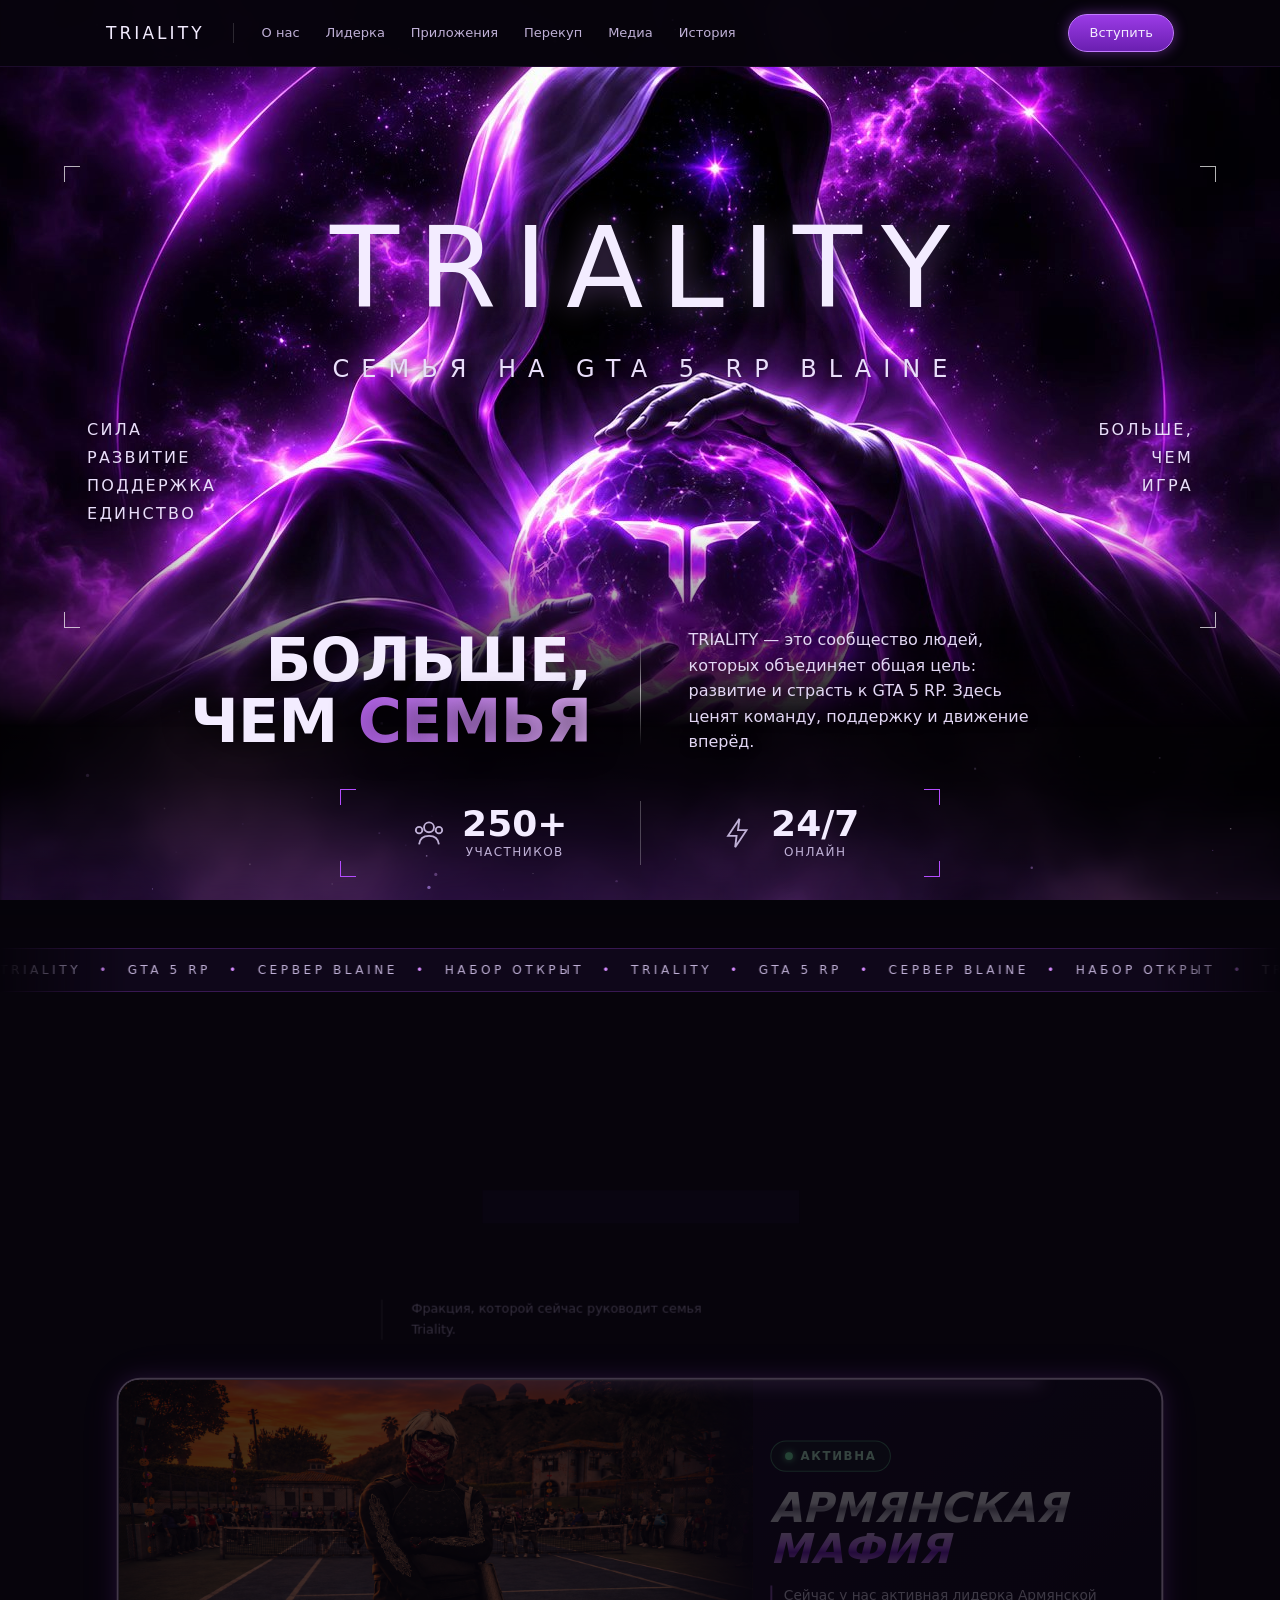
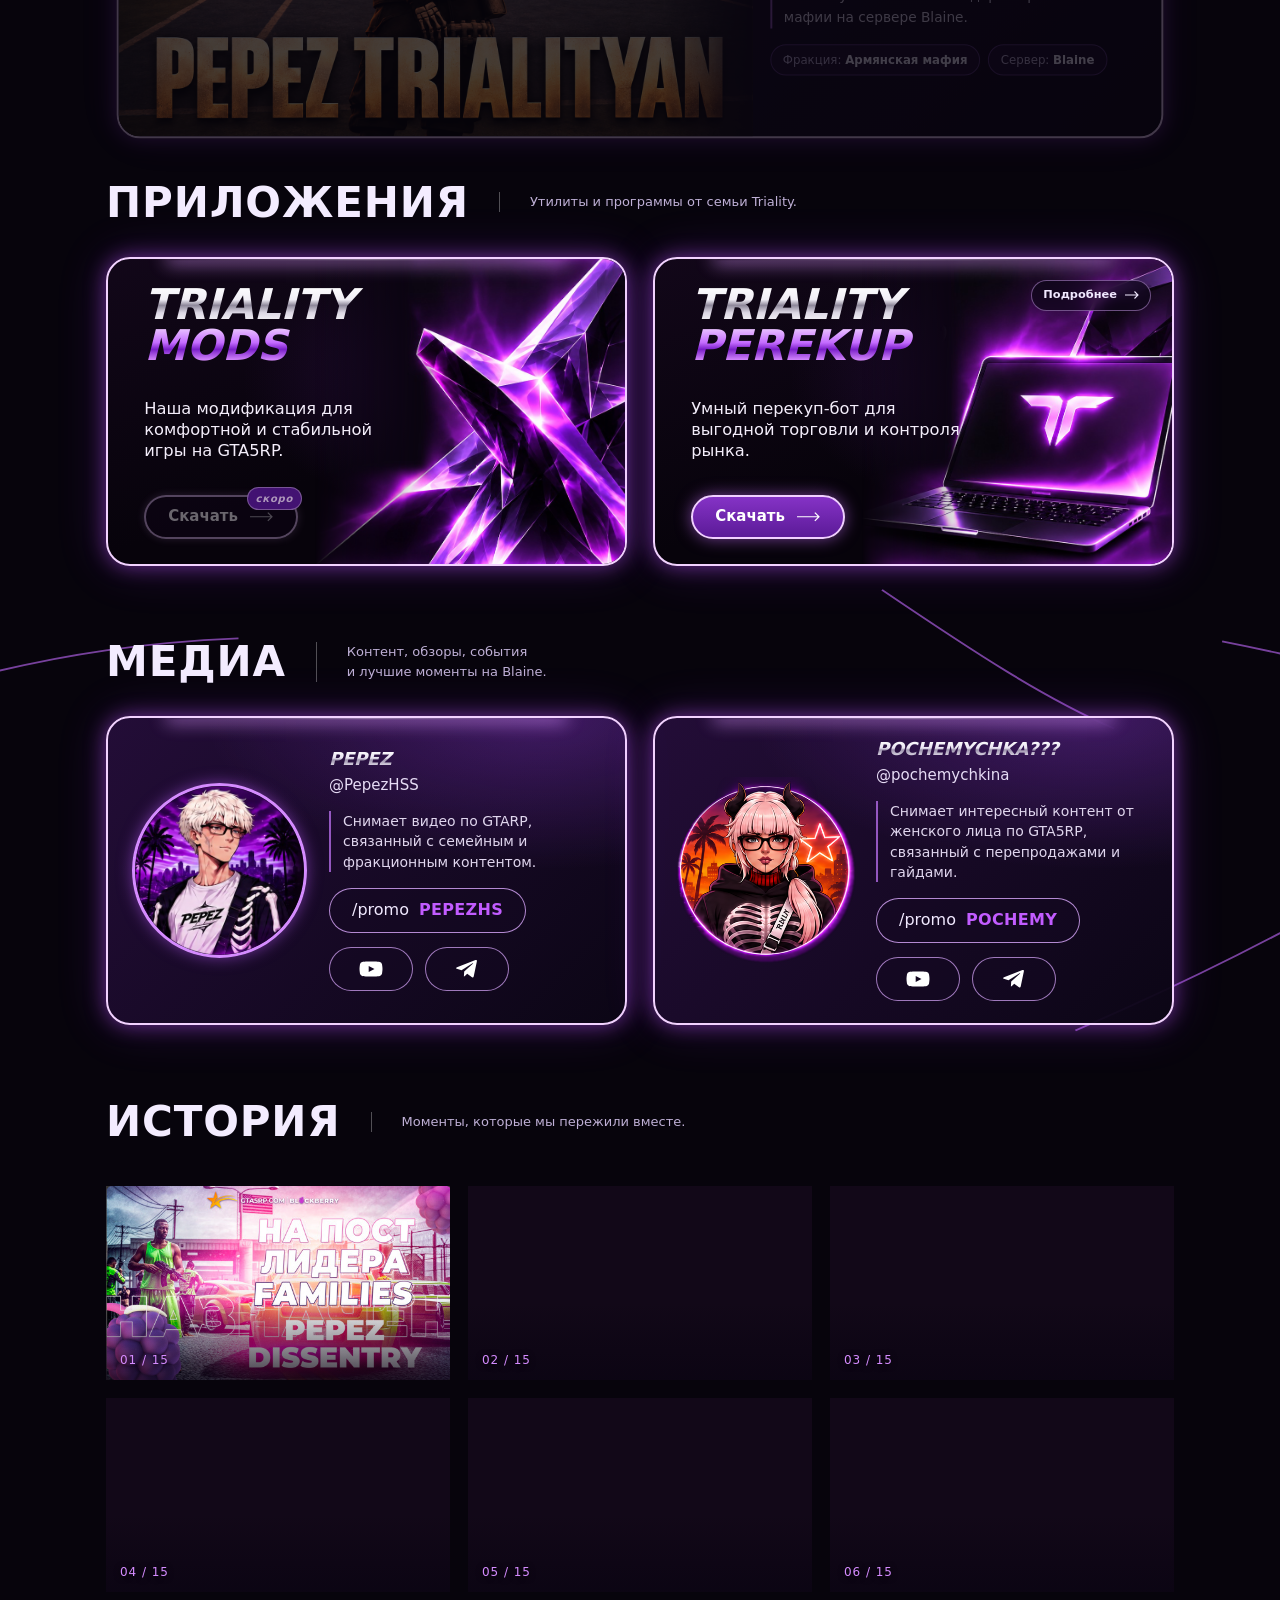
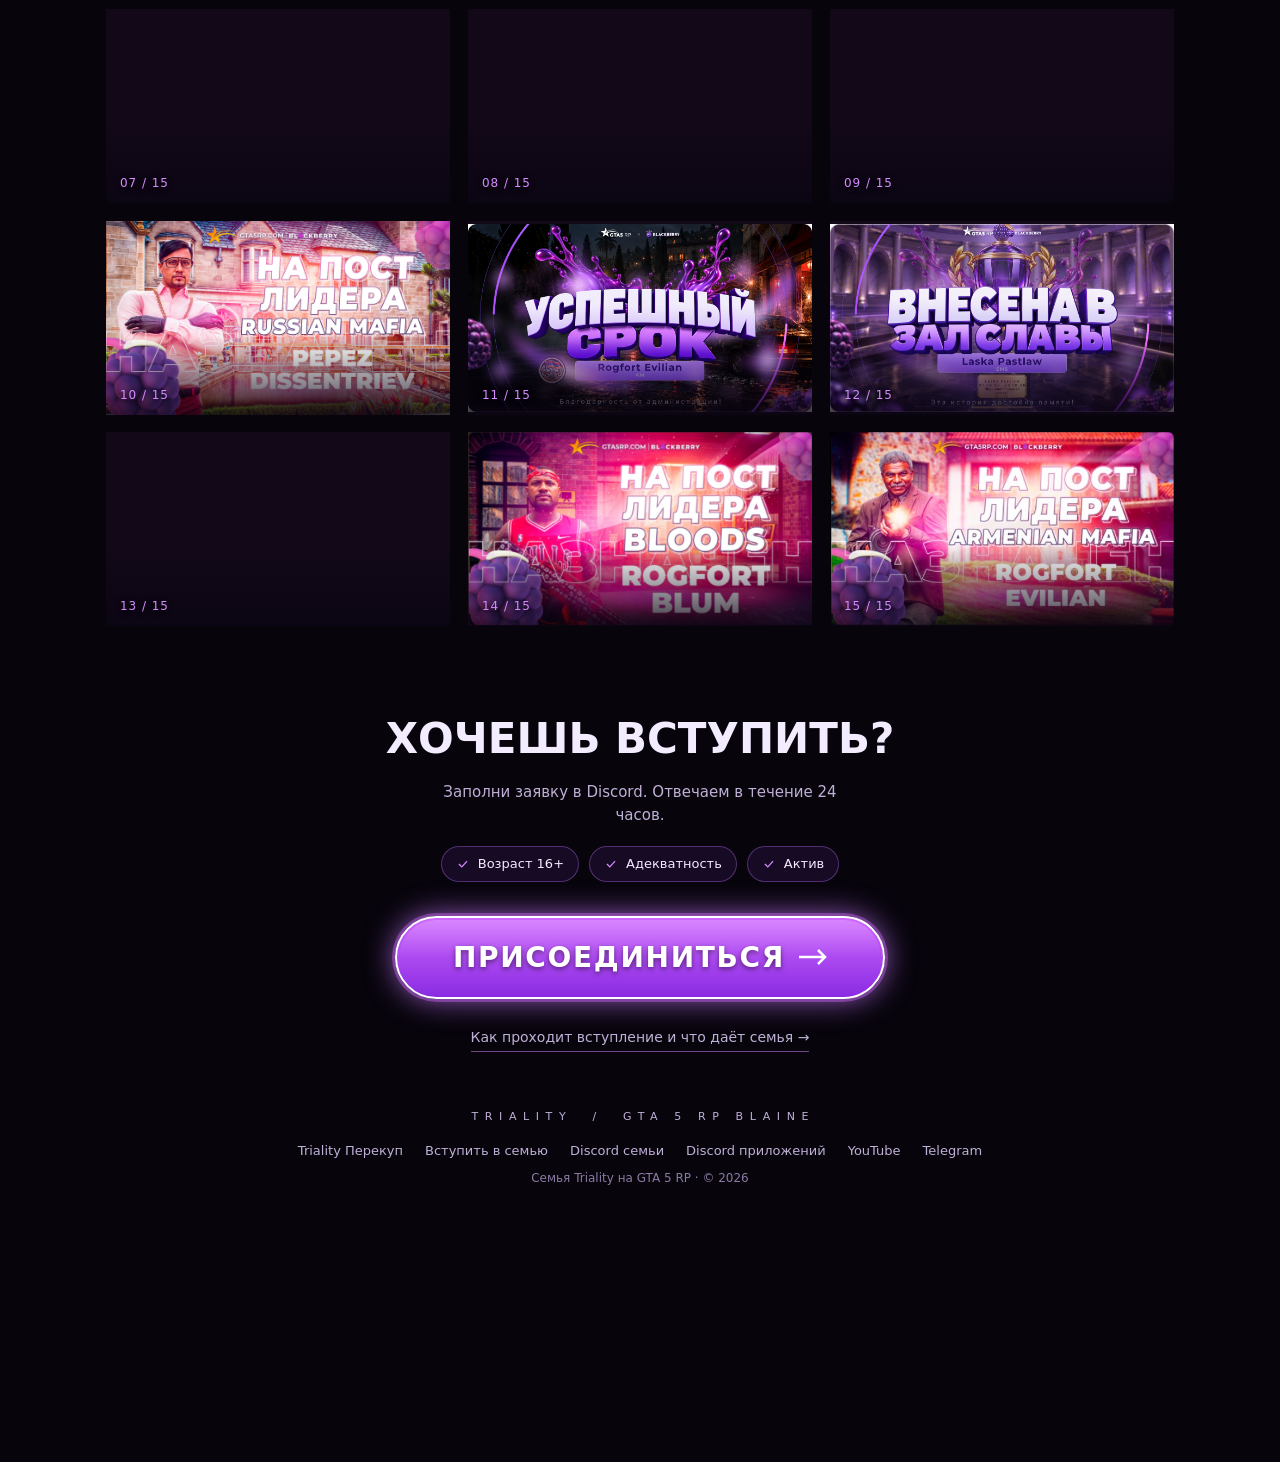
==== commit 2a65226a: "Add files via upload" ====
--- a/index.html
+++ b/index.html
@@ -6,119 +6,640 @@
 <meta http-equiv="Content-Security-Policy" content="default-src 'none'; script-src 'self' https://gc.zgo.at; style-src 'self' 'unsafe-inline' https://fonts.googleapis.com; font-src https://fonts.gstatic.com; img-src 'self' data: https://triality.goatcounter.com/count; media-src 'self'; manifest-src 'self'; connect-src 'self' https://triality.goatcounter.com/count https://triality.goatcounter.com/counter/; base-uri 'none'; form-action 'none'; object-src 'none'; upgrade-insecure-requests">
 <meta name="referrer" content="strict-origin-when-cross-origin">
 <meta name="viewport" content="width=device-width, initial-scale=1, viewport-fit=cover">
-<link rel="icon" href="/favicon.ico" sizes="any">
-<link rel="icon" href="/favicon-32x32.png" type="image/png" sizes="32x32">
-<link rel="icon" href="/favicon-16x16.png" type="image/png" sizes="16x16">
-<link rel="apple-touch-icon" href="/apple-touch-icon.png">
-<link rel="manifest" href="/site.webmanifest">
-<title>Вступить в семью Triality — GTA 5 RP Blaine | Набор открыт</title>
-<meta name="description" content="Набор в семью Triality на GTA 5 RP (сервер Blaine) открыт. Капты, бизвары, ВЗП, лидерки, RP-мероприятия, сборы весь день. Требования: 16+, адекватность, актив. Заявка в Discord.">
-<link rel="canonical" href="https://trialityfamq.com/join/">
+
+<!-- Favicon -->
+<link rel="icon" href="favicon.ico" sizes="any">
+<link rel="icon" href="favicon-32x32.png" type="image/png" sizes="32x32">
+<link rel="icon" href="favicon-16x16.png" type="image/png" sizes="16x16">
+<link rel="apple-touch-icon" href="apple-touch-icon.png">
+<link rel="manifest" href="site.webmanifest">
+
+<title>Triality — семья на GTA 5 RP Blaine | Набор открыт</title>
+<meta name="description" content="TRIALITY — семья на GTA 5 RP, сервер Blaine. Набор открыт: капты, бизвары, ВЗП, RP-мероприятия. Лидерка Армянской мафии и бесплатная программа Triality Перекуп.">
+<link rel="canonical" href="https://trialityfamq.com/">
 <meta name="robots" content="index, follow">
 <meta name="theme-color" content="#07040c">
+
+<!-- Превью ссылки в Discord, Telegram, VK и поиске -->
 <meta property="og:type" content="website">
 <meta property="og:site_name" content="Triality">
 <meta property="og:locale" content="ru_RU">
-<meta property="og:url" content="https://trialityfamq.com/join/">
-<meta property="og:title" content="Вступить в семью Triality — GTA 5 RP Blaine">
-<meta property="og:description" content="Набор открыт: капты, бизвары, ВЗП, лидерки. 16+, адекватность, актив. Заявка в Discord.">
+<meta property="og:url" content="https://trialityfamq.com/">
+<meta property="og:title" content="Triality — семья на GTA 5 RP Blaine">
+<meta property="og:description" content="Набор открыт. Капты, бизвары, ВЗП, лидерка Армянской мафии и своя программа Triality Перекуп.">
 <meta property="og:image" content="https://trialityfamq.com/og-image.jpg">
 <meta property="og:image:width" content="1200">
 <meta property="og:image:height" content="630">
+<meta property="og:image:alt" content="Логотип семьи Triality">
 <meta name="twitter:card" content="summary_large_image">
-<meta name="twitter:title" content="Вступить в семью Triality — GTA 5 RP Blaine">
-<meta name="twitter:description" content="Набор открыт: капты, бизвары, ВЗП, лидерки. 16+, адекватность, актив. Заявка в Discord.">
+<meta name="twitter:title" content="Triality — семья на GTA 5 RP Blaine">
+<meta name="twitter:description" content="Набор открыт. Капты, бизвары, ВЗП, лидерка Армянской мафии и своя программа Triality Перекуп.">
 <meta name="twitter:image" content="https://trialityfamq.com/og-image.jpg">
-<!-- Данные для Google и Яндекса (это не скрипт, браузер его не выполняет) -->
+
+<!-- Данные о семье для Google и Яндекса (это не скрипт, браузер его не выполняет) -->
 <script type="application/ld+json">
-{"@context": "https://schema.org", "@graph": [{"@type": "FAQPage", "mainEntity": [{"@type": "Question", "name": "Нужен ли опыт, чтобы вступить?", "acceptedAnswer": {"@type": "Answer", "text": "Нет. Новичков учим с нуля — главное адекватность и желание быть в активе."}}, {"@type": "Question", "name": "Сколько лет должно быть?", "acceptedAnswer": {"@type": "Answer", "text": "Возраст — от 16 лет."}}, {"@type": "Question", "name": "На каком сервере семья?", "acceptedAnswer": {"@type": "Answer", "text": "На сервере Blaine (GTA 5 RP). Раньше семья была и на Blackberry — он закрылся 23 октября 2026 года и объединился с Blaine."}}, {"@type": "Question", "name": "Как быстро ответят на заявку?", "acceptedAnswer": {"@type": "Answer", "text": "Отвечаем в течение 24 часов."}}, {"@type": "Question", "name": "Какую роль я получу?", "acceptedAnswer": {"@type": "Answer", "text": "Зависит от того, чем хочешь заниматься. Например, если хочешь играть ВЗП — получишь роль VZP, а дальше можно вырасти до Head VZP."}}, {"@type": "Question", "name": "Где подать заявку?", "acceptedAnswer": {"@type": "Answer", "text": "В нашем Discord: создай заявку, дальше — собеседование (обзвон)."}}]}, {"@type": "BreadcrumbList", "itemListElement": [{"@type": "ListItem", "position": 1, "name": "Главная", "item": "https://trialityfamq.com/"}, {"@type": "ListItem", "position": 2, "name": "Вступить в семью", "item": "https://trialityfamq.com/join/"}]}]}
+{"@context":"https://schema.org","@type":"Organization","name":"Triality","alternateName":"Семья Triality GTA 5 RP","url":"https://trialityfamq.com/","logo":"https://trialityfamq.com/android-chrome-512x512.png","description":"TRIALITY — семья на GTA 5 RP, сервер Blaine. Набор открыт: капты, бизвары, ВЗП, RP-мероприятия. Лидерка Армянской мафии и бесплатная программа Triality Перекуп.","sameAs":["https://discord.gg/r8jFgSQWxs","https://discord.gg/trialitymods","https://www.youtube.com/@PepezHSS","https://www.youtube.com/@pochemychkina","https://t.me/trialitymods","https://t.me/pepez5rp","https://t.me/pochemychkinaa"]}
 </script>
 <link rel="preconnect" href="https://fonts.googleapis.com">
 <link rel="stylesheet" href="https://fonts.googleapis.com/css2?family=Michroma&family=Montserrat:ital,wght@0,500;1,800&family=Unbounded:wght@300;400;500;700;800&family=Manrope:wght@400;500;600;700&display=swap">
-<link rel="stylesheet" href="/pages.css">
-<link rel="stylesheet" href="/fx.css">
-</head><body>
-<div class="fogfx" aria-hidden="true"><i></i><i></i><i></i></div>
+<style>
+:root{
+  --bg:#07040c; --ink:#f3ecff; --ink2:#bfb0d6; --muted:#8a7aa3;
+  --vio:#b44dff; --vio2:#d58bff; --line:rgba(190,120,255,.35);
+  --card:linear-gradient(120deg,rgba(40,16,62,.9),rgba(14,7,24,.95));
+  --f-logo:"Michroma","Unbounded",system-ui,sans-serif;
+  --f-head:"Unbounded","Arial Black",system-ui,sans-serif;
+  --f-body:"Manrope",system-ui,-apple-system,"Segoe UI",sans-serif;
+  --ease:cubic-bezier(.16,1,.3,1);
+  color-scheme:dark;
+}
+*{box-sizing:border-box}
+body{
+  margin:0;
+  -webkit-user-select: none;
+  -moz-user-select: none;
+  -ms-user-select: none;
+  user-select: none;
+}
+img{max-width:100%}[hidden]{display:none!important}
+html{scroll-behavior:smooth}
+body{background:var(--bg);color:var(--ink);font-family:var(--f-body);font-size:15px;line-height:1.55;overflow-x:hidden;overflow-x:clip}
+html{overflow-x:hidden;overflow-x:clip}
+.wrap{max-width:1100px;margin:0 auto;padding-left:max(16px,env(safe-area-inset-left,0px));padding-right:max(16px,env(safe-area-inset-right,0px))}
+a{color:inherit;text-decoration:none}
+button{font:inherit;color:inherit;cursor:pointer;background:none;border:0}
+:focus-visible{outline:2px solid var(--vio2);outline-offset:3px}
+section{scroll-margin-top:80px}
+
+#stars{position:fixed;inset:0;width:100%;height:100%;pointer-events:none;z-index:0}
+.fogfx{position:fixed;inset:0;z-index:0;pointer-events:none;overflow:hidden}
+.fogfx i{position:absolute;display:block;border-radius:50%;will-change:transform;transform:translateZ(0);backface-visibility:hidden;opacity:0.4}
+.fogfx i:nth-child(1){width:90vmax;height:55vmax;left:-30vmax;top:-10vmax;background:radial-gradient(closest-side,rgba(140,50,220,.6),transparent);animation:fogA 46s ease-in-out infinite alternate}
+.fogfx i:nth-child(2){width:80vmax;height:50vmax;right:-35vmax;top:20vh;background:radial-gradient(closest-side,rgba(170,70,240,.5),transparent);animation:fogB 58s ease-in-out infinite alternate}
+.fogfx i:nth-child(3){width:110vmax;height:45vmax;left:-20vmax;bottom:-22vmax;background:radial-gradient(closest-side,rgba(120,40,200,.6),transparent);animation:fogC 64s ease-in-out infinite alternate}
+.fogfx i:nth-child(4){width:60vmax;height:38vmax;left:30vw;top:35vh;background:radial-gradient(closest-side,rgba(200,110,255,.3),transparent);animation:fogD 38s ease-in-out infinite alternate}
+.fogfx i:nth-child(5){width:140vmax;height:30vmax;left:-20vmax;top:45vh;border-radius:40%;background:radial-gradient(50% 50% at 30% 50%,rgba(150,60,230,.4),transparent 70%),radial-gradient(40% 50% at 75% 45%,rgba(120,40,210,.4),transparent 70%);animation:fogE 30s linear infinite alternate}
+@keyframes fogA{to{transform:translate(28vw,18vh) scale(1.15)}}
+@keyframes fogB{to{transform:translate(-30vw,-14vh) scale(1.2)}}
+@keyframes fogC{to{transform:translate(22vw,-10vh) scale(.9)}}
+@keyframes fogD{to{transform:translate(-26vw,22vh) scale(1.3)}}
+@keyframes fogE{to{transform:translateX(-30vmax) translateY(-6vh)}}
+main,header,footer{position:relative;z-index:1}
+header{position:sticky;top:env(safe-area-inset-top,0px);z-index:20;background:rgba(7,4,12,0.95);border-bottom:1px solid rgba(180,77,255,.12)}
+body::before{content:"";position:fixed;inset:0 0 auto;height:env(safe-area-inset-top,0px);z-index:30;background:var(--bg)}
+.nav{display:flex;align-items:center;gap:28px;padding-block:14px}
+.logo{font-family:var(--f-logo);letter-spacing:.18em;font-size:17px;transition:text-shadow .4s,color .3s}
+.logo:hover{color:#fff;text-shadow:0 0 18px rgba(200,120,255,.9),0 0 36px rgba(180,77,255,.5)}
+.nav nav{display:flex;gap:26px;padding-left:28px;border-left:1px solid rgba(255,255,255,.15);font-size:13px}
+.nav nav a{position:relative;color:var(--ink2);transition:color .3s}
+.nav nav a::after{content:"";position:absolute;left:0;right:0;bottom:-6px;height:1px;background:var(--vio2);transform:scaleX(0);transform-origin:left;transition:transform .45s var(--ease);box-shadow:0 0 8px var(--vio)}
+.nav nav a:hover{color:var(--ink)}
+.nav nav a:hover::after{transform:scaleX(1)}
+.nav .btns{margin-left:auto;display:flex;gap:10px;align-items:center}
+.pill{display:inline-block;border-radius:99px;padding:8px 20px;font-size:13px;border:1px solid rgba(255,255,255,.35);transition:box-shadow .35s,border-color .35s,transform .35s var(--ease),background .35s}
+.pill:hover{border-color:var(--vio2);box-shadow:0 0 18px rgba(180,77,255,.55);transform:translateY(-1px)}
+.pill.solid{background:linear-gradient(180deg,#9b3be6,#6a1fb0);border-color:#c27aff;box-shadow:0 0 14px rgba(180,77,255,.45)}
+.burger{display:none;width:40px;height:40px;border-radius:50%;border:1px solid rgba(255,255,255,.3);place-items:center}
+.burger svg{width:18px;height:18px;stroke:currentColor;stroke-width:1.6;fill:none}
+.mnav{display:none}
+
+/* ================= ИСПРАВЛЕННЫЙ ФОН (HERO) ================= */
+.hero{position:relative;text-align:center;padding-bottom:70px;
+  /* Чёрный фон плавно растворяется внизу, без резкой границы */
+  background:linear-gradient(to bottom,#000 0,#000 calc(100% - 330px),rgba(0,0,0,.75) calc(100% - 170px),rgba(0,0,0,.3) calc(100% - 70px),rgba(0,0,0,0) 100%);}
+.stage{
+  position:relative;
+  width:100%;
+  /* Высота экрана минус место под блок «Больше, чем семья» и цифры — всё видно сразу */
+  height: calc(100vh - 240px);
+  height: calc(100svh - 240px);
+  min-height: 440px;
+  overflow:hidden;
+  background: transparent;
+}
+.art {
+  position: absolute;
+  inset: 0;
+  width: 100%;
+  height: 100%;
+  /* Убираем жесткие обрезки, делаем мягкое затухание снизу и по бокам */
+  -webkit-mask: linear-gradient(to bottom, #000 70%, transparent 100%);
+  mask: linear-gradient(to bottom, #000 70%, transparent 100%);
+}
+.art .vid {
+  position: absolute;
+  top: 50%;
+  left: 50%;
+  transform: translate(-50%, -50%);
+  min-width: 100%;
+  min-height: 100%;
+  width: auto;
+  height: auto;
+  object-fit: cover; /* Заполняет весь блок, сохраняя пропорции */
+  display: block;
+  pointer-events: none;
+}
+/* ========================================================= */
+
+.frame{
+  position:absolute;
+  left:5%;
+  right:5%;
+  top:15%;
+  height:70%;
+  z-index: 10;
+}
+.frame .title{position:absolute;left:0;right:0;top:10%;margin:0}
+.frame .sub{position:absolute;left:0;right:0;top:40%;margin:0}
+.br{position:absolute;width:16px;height:16px;border-color:rgba(255,255,255,.7);border-style:solid;border-width:0}
+.br.tl{left:0;top:0;border-top-width:1.5px;border-left-width:1.5px}
+.br.tr{right:0;top:0;border-top-width:1.5px;border-right-width:1.5px}
+.br.bl{left:0;bottom:0;border-bottom-width:1.5px;border-left-width:1.5px}
+.br.brr{right:0;bottom:0;border-bottom-width:1.5px;border-right-width:1.5px}
+h1.title{font-family:var(--f-logo);font-weight:400;font-size:min(10vw,120px,calc(17vh - 40px));letter-spacing:.16em;line-height:1;text-shadow:0 0 30px rgba(200,140,255,.45),0 2px 18px rgba(0,0,0,.6);padding-left:.16em}
+h1.title span{display:inline-block}
+.sub{font-family:var(--f-head);font-weight:300;font-size:min(2vw,24px);letter-spacing:.5em;color:#e9defa;padding-left:.5em;text-shadow:0 1px 10px rgba(0,0,0,.7)}
+.side{position:absolute;top:54%;font-family:var(--f-head);font-weight:300;font-size:min(1.3vw,16px);line-height:1.75;letter-spacing:.14em;color:#e9defa;text-align:left;text-shadow:0 1px 8px rgba(0,0,0,.8)}
+.side.l{left:2%}.side.r{right:2%;text-align:right}
+.side span{display:block}
+
+.ticker{overflow:hidden;border-block:1px solid rgba(180,77,255,.25);background:rgba(25,10,40,.5);margin:0;-webkit-mask:linear-gradient(90deg,transparent,#000 10%,#000 90%,transparent);mask:linear-gradient(90deg,transparent,#000 10%,#000 90%,transparent);position:relative;z-index:10;}
+.ticker div{display:flex;width:max-content;animation:marquee 28s linear infinite;will-change:transform;transform:translateZ(0);}
+.ticker span{font-family:var(--f-logo);font-size:12px;letter-spacing:.3em;color:var(--ink2);padding:12px 0;white-space:nowrap}
+.ticker b{color:var(--vio2);font-weight:400;padding:0 18px}
+@keyframes marquee{from{transform:translate3d(-50%, 0, 0)}to{transform:translate3d(0%, 0, 0)}}
+.about{position:relative;z-index:2;display:grid;grid-template-columns:1fr auto 1fr;gap:clamp(20px,4vw,48px);align-items:center;margin-top:clamp(-100px,-8vw,-20px)}
+.about h2{font-family:var(--f-head);font-weight:700;font-size:clamp(30px,5.2vw,60px);line-height:1.02;margin:0;text-align:right;letter-spacing:-.01em;text-shadow:0 4px 30px rgba(0,0,0,.7)}
+.about h2 em{font-style:normal;background:linear-gradient(90deg,#c46bff,#e7b3ff,#a43cf0,#c46bff);background-size:300% 100%;-webkit-background-clip:text;background-clip:text;color:transparent;animation:hue 6s linear infinite}
+.vline{width:1px;height:110px;background:linear-gradient(transparent,rgba(255,255,255,.6),transparent)}
+.about .lead{margin:0;text-align:left;color:#e2d6f4;font-size:clamp(13px,1.35vw,16px);line-height:1.6;max-width:36ch;text-shadow:0 1px 10px rgba(0,0,0,.8);min-width:0}
+.stats{position:relative;display:flex;justify-content:center;margin:clamp(22px,3vw,34px) auto 0;max-width:600px;padding:12px 0}
+.stats .br{border-color:var(--vio)}
+.stat{flex:1;display:flex;gap:16px;align-items:center;justify-content:center;padding:4px 18px}
+.stat+.stat{border-left:1px solid rgba(255,255,255,.25)}
+.stat svg{width:34px;height:34px;stroke:var(--ink2);fill:none;stroke-width:1.3;flex:none}
+.stat b{display:block;font-family:var(--f-head);font-size:clamp(24px,3.2vw,36px);font-weight:700;line-height:1.05;font-variant-numeric:tabular-nums;white-space:nowrap}
+.stat small{display:block;text-align:center;font-size:12px;letter-spacing:.12em;text-transform:uppercase;color:var(--ink2)}
+.facts{display:grid;grid-template-columns:1fr 1fr;gap:16px;margin-top:40px}
+.fact{border:1px solid var(--line);border-radius:14px;padding:18px 20px;background:var(--card);transition:transform .45s var(--ease),border-color .35s,box-shadow .45s}
+.fact:hover{transform:translateY(-4px);border-color:rgba(214,150,255,.7);box-shadow:0 12px 32px -12px rgba(180,77,255,.7)}
+.fact h3{margin:0 0 6px;font-family:var(--f-head);font-weight:500;font-size:14px;letter-spacing:.06em}
+.fact p{margin:0;font-size:13px;color:var(--ink2)}
+.status{grid-column:1/-1;justify-self:center;display:inline-flex;align-items:center;gap:8px;font-size:12px;color:var(--ink2);border:1px solid var(--line);border-radius:99px;padding:6px 14px;background:rgba(30,12,48,.5)}
+.status i{width:7px;height:7px;border-radius:50%;background:#7dffb0;box-shadow:0 0 8px #7dffb0;animation:blink 2s ease-in-out infinite}
+.shead{display:flex;align-items:center;gap:30px;margin:64px 0 22px}
+.shead h2{font-family:var(--f-head);font-weight:700;font-size:clamp(26px,4vw,42px);margin:0;letter-spacing:.02em}
+.shead p{margin:0;font-size:13px;color:var(--ink2);max-width:40ch;border-left:1px solid rgba(255,255,255,.3);padding-left:30px}
+
+.apps{display:grid;grid-template-columns:1fr 1fr;gap:26px}
+.app{position:relative;display:flex;align-items:center;aspect-ratio:1300/770;border-radius:24px;overflow:hidden;container-type:inline-size;isolation:isolate;
+  background:radial-gradient(90% 80% at 80% 40%,rgba(130,40,200,.28),transparent 60%),linear-gradient(160deg,#120719,#07030b 60%);
+  border:2px solid #f2d2ff;box-shadow:0 0 20px rgba(190,80,255,.5),0 0 50px rgba(160,60,240,.2);
+  transition:box-shadow .5s,transform .5s var(--ease)}
+.app::before,.cr::before{content:"";z-index:2;pointer-events:none;position:absolute;left:12%;right:12%;top:-2px;height:2px;background:linear-gradient(90deg,transparent,#fff,transparent);filter:blur(1px);box-shadow:0 0 18px 4px rgba(220,150,255,.8);opacity:.9}
+.app .pic{position:absolute;right:0;top:0;bottom:0;width:60%;background-size:cover;background-position:right center;transition:transform .9s var(--ease);
+  -webkit-mask:linear-gradient(90deg,transparent 0,rgba(0,0,0,.6) 18%,#000 34%);mask:linear-gradient(90deg,transparent 0,rgba(0,0,0,.6) 18%,#000 34%);
+  pointer-events:none}
+.app .glare{position:absolute;inset:0;background:radial-gradient(420px circle at 70% 40%,rgba(210,140,255,.2),transparent 45%);opacity:0;transition:opacity .4s;pointer-events:none}
+.app:hover{transform:translateY(-6px);box-shadow:0 0 40px rgba(200,90,255,.8),0 0 80px rgba(160,60,240,.4)}
+.app:hover .glare{opacity:1}
+.app:hover .pic{transform:scale(1.06)}
+.app .in{position:relative;padding-left:7%;max-width:60%;z-index:20;pointer-events:auto}
+.app h3{margin:0;font-family:"Montserrat",var(--f-head);font-style:italic;font-weight:800;font-size:clamp(26px,8.2cqi,110px);line-height:.98;letter-spacing:-.005em}
+.app h3 .t1{display:block;background:linear-gradient(180deg,#fff 0%,#f1eef6 38%,#8d8799 52%,#dcd7e4 70%,#fff 100%);-webkit-background-clip:text;background-clip:text;color:transparent;}
+.app h3 .t2{display:block;background:linear-gradient(180deg,#f3d9ff 0%,#c46bff 42%,#7a1fc9 58%,#d88dff 85%,#fff 100%);-webkit-background-clip:text;background-clip:text;color:transparent;}
+.app p{margin:6cqi 0 0;font-family:"Montserrat",var(--f-body);font-weight:500;font-size:clamp(13px,3.15cqi,40px);line-height:1.3;color:#f4eefb}
+.go{
+  position:relative;z-index:40;
+  display:inline-flex;align-items:center;gap:clamp(10px,2.4cqi,26px);margin-top:6.5cqi;
+  height:clamp(44px,7.2cqi,96px);padding:0 clamp(22px,4cqi,48px);
+  font-family:"Montserrat",var(--f-body);font-weight:600;font-size:clamp(14px,2.9cqi,36px);
+  color:rgba(255,255,255,.55);border-radius:99px;border:2px solid rgba(240,207,255,.45);
+  background:rgba(20,6,36,.35);
+  box-shadow:0 0 10px rgba(233,182,255,.2);
+  cursor:not-allowed;pointer-events:none;user-select:none;
+  opacity:.72;
+}
+.go.live{color:#fff;border-color:#f0cfff;background:linear-gradient(180deg,rgba(155,59,230,.85),rgba(106,31,176,.85));box-shadow:0 0 16px rgba(200,110,255,.55);cursor:pointer;pointer-events:auto;opacity:1;transition:box-shadow .35s,transform .35s var(--ease),filter .35s}
+.go.live:hover{transform:translateY(-2px);filter:brightness(1.15);box-shadow:0 0 28px rgba(210,130,255,.9)}
+.go.live svg{opacity:1;transition:transform .35s var(--ease)}
+.go.live:hover svg{transform:translateX(6px)}
+.go svg{width:clamp(22px,4.6cqi,56px);height:auto;flex:none;stroke:currentColor;fill:none;stroke-width:2;position:relative;z-index:1;opacity:.7}
+/* Счётчик скачиваний Перекупа (число берётся из GoatCounter в script.js; пока не загрузилось — скрыт) */
+.dl-count{position:absolute;right:4cqi;bottom:4cqi;z-index:25;display:flex;align-items:center;gap:clamp(6px,1.4cqi,10px);
+  padding:clamp(5px,1.2cqi,10px) clamp(10px,2.4cqi,18px);border-radius:99px;border:1px solid rgba(220,170,255,.45);
+  background:rgba(14,6,26,.72);-webkit-backdrop-filter:blur(6px);backdrop-filter:blur(6px);box-shadow:0 0 14px rgba(180,77,255,.35);
+  font-family:"Montserrat",var(--f-body);font-weight:500;font-size:clamp(11px,2.3cqi,20px);line-height:1.2;color:#e6dcf5;white-space:nowrap;
+  opacity:0;transform:translateY(4px);transition:opacity .6s var(--ease),transform .6s var(--ease)}
+.app-more{position:absolute;right:4cqi;top:4cqi;z-index:35;display:inline-flex;align-items:center;gap:8px;padding:clamp(5px,1.1cqi,9px) clamp(10px,2.2cqi,16px);border-radius:99px;
+  border:1px solid rgba(220,170,255,.45);background:rgba(14,6,26,.72);-webkit-backdrop-filter:blur(6px);backdrop-filter:blur(6px);
+  font-family:"Montserrat",var(--f-body);font-weight:600;font-size:clamp(11px,2.2cqi,18px);color:#f1e9ff;transition:box-shadow .3s,background .3s,border-color .3s}
+.app-more:hover{background:rgba(120,40,190,.5);border-color:#f0cfff;box-shadow:0 0 16px rgba(180,77,255,.6)}
+.app-more svg{width:clamp(14px,2.6cqi,22px);height:auto;stroke:currentColor;fill:none;stroke-width:2.2;transition:transform .3s var(--ease)}
+.app-more:hover svg{transform:translateX(4px)}
+.join > p.join-more-p{margin:-6px auto 56px}
+.join-more{display:inline-flex;align-items:center;gap:8px;margin-top:4px;font-size:14px;color:var(--ink2);border-bottom:1px solid rgba(213,139,255,.5);padding-bottom:2px;transition:color .3s,border-color .3s}
+.join-more:hover{color:#fff;border-color:#fff}
+.dl-count.on{opacity:1;transform:none}
+.dl-count svg{width:clamp(13px,2.6cqi,22px);height:auto;flex:none;stroke:var(--vio2);fill:none;stroke-width:2.2}
+.dl-count b{font-family:var(--f-head);font-weight:700;color:#fff;font-variant-numeric:tabular-nums}
+.go-soon{position:absolute;top:-10px;right:-6px;font-size:10px;letter-spacing:.08em;padding:3px 8px;border-radius:99px;background:#5b1a9a;color:#f0d2ff;border:1px solid rgba(240,207,255,.5);font-family:var(--f-body);font-weight:600;opacity:1;pointer-events:none}
+
+/* ===== Лидерка ===== */
+.lead-card{position:relative;display:grid;grid-template-columns:minmax(0,1.55fr) minmax(0,1fr);border-radius:24px;overflow:hidden;isolation:isolate;
+  border:2px solid #f2d2ff;background:linear-gradient(135deg,rgba(38,14,60,.92),rgba(12,6,22,.96));
+  box-shadow:0 0 20px rgba(190,80,255,.5),0 0 50px rgba(160,60,240,.2);transition:box-shadow .5s,transform .5s var(--ease)}
+.lead-card::before{content:"";z-index:3;pointer-events:none;position:absolute;left:12%;right:12%;top:-2px;height:2px;background:linear-gradient(90deg,transparent,#fff,transparent);filter:blur(1px);box-shadow:0 0 18px 4px rgba(220,150,255,.8);opacity:.9}
+.lead-card:hover{transform:translateY(-4px);box-shadow:0 0 40px rgba(200,90,255,.8),0 0 80px rgba(160,60,240,.4)}
+.lead-pic{position:relative;min-height:100%;aspect-ratio:16/9;overflow:hidden;background:#120818}
+.lead-pic img{position:absolute;inset:0;width:100%;height:100%;object-fit:cover;display:block;transition:transform .9s var(--ease)}
+.lead-card:hover .lead-pic img{transform:scale(1.04)}
+.lead-pic::after{content:"";position:absolute;inset:0;background:linear-gradient(90deg,transparent 86%,rgba(14,7,24,.9));pointer-events:none}
+.lead-in{position:relative;display:flex;flex-direction:column;justify-content:center;gap:16px;padding:28px 30px 28px 18px;min-width:0}
+.lead-badge{align-self:flex-start;display:inline-flex;align-items:center;gap:8px;font-size:12px;font-weight:700;letter-spacing:.14em;text-transform:uppercase;color:#bfffd8;
+  border:1px solid rgba(125,255,176,.5);border-radius:99px;padding:6px 14px;background:rgba(20,60,40,.35)}
+.lead-badge i{width:8px;height:8px;border-radius:50%;background:#7dffb0;box-shadow:0 0 8px #7dffb0;animation:blink 2s ease-in-out infinite}
+.lead-in h3{margin:0;font-family:"Montserrat",var(--f-head);font-style:italic;font-weight:800;font-size:clamp(26px,3.4vw,42px);line-height:1}
+.lead-in h3 .t1{display:block;background:linear-gradient(180deg,#fff 0%,#f1eef6 38%,#8d8799 52%,#dcd7e4 70%,#fff 100%);-webkit-background-clip:text;background-clip:text;color:transparent}
+.lead-in h3 .t2{display:block;background:linear-gradient(180deg,#f3d9ff 0%,#c46bff 42%,#7a1fc9 58%,#d88dff 85%,#fff 100%);-webkit-background-clip:text;background-clip:text;color:transparent}
+.lead-in p{margin:0;font-size:14px;line-height:1.55;color:#e0d6ee;padding-left:12px;border-left:2px solid rgba(200,120,255,.7)}
+.lead-meta{display:flex;flex-wrap:wrap;gap:8px}
+.lead-meta span{font-size:12px;padding:6px 12px;border-radius:99px;border:1px solid var(--line);background:rgba(40,16,62,.5);color:var(--ink2)}
+.lead-meta b{color:var(--ink);font-weight:600}
+/* Если лидерки нет: поменяй class="lead-card" на class="lead-card off" */
+.lead-card.off .lead-badge{color:#ffb3c4;border-color:rgba(255,120,150,.5);background:rgba(70,20,35,.35)}
+.lead-card.off .lead-badge i{background:#ff7a99;box-shadow:0 0 8px #ff7a99;animation:none}
+.lead-card.off .lead-pic img{filter:grayscale(1) brightness(.6)}
+@media (max-width:860px){
+  .lead-card{grid-template-columns:1fr}
+  .lead-pic::after{background:linear-gradient(transparent 55%,rgba(14,7,24,.95))}
+  .lead-in{padding:6px 20px 24px}
+}
+
+.creators{display:grid;grid-template-columns:1fr 1fr;gap:26px}
+.cr{position:relative;display:grid;grid-template-columns:40% minmax(0,1fr);align-items:center;min-height:300px;border-radius:24px;overflow:hidden;border:2px solid #f2d2ff;
+  background:radial-gradient(120% 90% at 85% 0%,rgba(150,60,230,.32),transparent 55%),linear-gradient(135deg,rgba(38,14,60,.92),rgba(12,6,22,.96));
+  box-shadow:0 0 20px rgba(190,80,255,.5),0 0 50px rgba(160,60,240,.2);transition:box-shadow .5s,transform .5s var(--ease)}
+.cr::after{content:"";position:absolute;inset:0;background:linear-gradient(115deg,transparent 40%,rgba(255,230,255,.12) 50%,transparent 60%);transform:translateX(-100%);pointer-events:none}
+.cr:hover{transform:translateY(-4px);box-shadow:0 0 40px rgba(200,90,255,.8),0 0 80px rgba(160,60,240,.4)}
+.cr:hover::after{animation:sweep 1.1s var(--ease)}
+.cr-art{position:relative;align-self:stretch;display:grid;place-items:center;padding:18px 0 18px 16px}
+.cr-art img{display:block;width:100%;height:auto;object-fit:contain;animation:float 6s ease-in-out infinite;transition:transform 1.2s var(--ease)}
+.pep .cr-art img{width:92%;border-radius:50%;border:3px solid #d58bff;box-shadow:0 0 15px rgba(190,90,255,.5);animation-delay:-3s}
+.cr:hover .cr-art img{transform:scale(1.04)}
+.cr-in{position:relative;padding:22px 26px 22px 14px;min-width:0;container-type:inline-size}
+.cr-name{margin:0;font-family:var(--f-head);font-style:italic;font-weight:800;font-size:clamp(15px,6.6cqi,30px);line-height:1;letter-spacing:-.01em;white-space:nowrap;
+  background:linear-gradient(180deg,#fff 0%,#e9e3f2 45%,#9d93ad 55%,#f4f0fa 100%);-webkit-background-clip:text;background-clip:text;color:transparent;}
+.cr-handle{margin-top:6px;font-size:15px;color:#e6dcf5}
+.cr-desc{margin:14px 0 16px;padding-left:12px;border-left:2px solid rgba(200,120,255,.7);font-size:14px;line-height:1.45;color:#e0d6ee}
+.promo{position:relative;display:inline-flex;align-items:center;gap:10px;padding:9px 22px;border-radius:99px;border:1.5px solid rgba(220,170,255,.8);font-size:16px;color:#f1e9ff;background:rgba(20,8,34,.5);transition:box-shadow .3s,background .3s}
+.promo b{color:#c25cff;font-family:var(--f-head);font-weight:700;letter-spacing:.02em;}
+.promo:hover{box-shadow:0 0 18px rgba(180,77,255,.6);background:rgba(90,30,140,.35)}
+.promo .ok{position:absolute;left:50%;bottom:calc(100% + 8px);translate:-50% 4px;font-size:12px;white-space:nowrap;padding:4px 10px;border-radius:99px;background:#b44dff;color:#fff;opacity:0;transition:opacity .25s,translate .25s;pointer-events:none}
+.promo.copied .ok{opacity:1;translate:-50% 0}
+.cr-links{display:flex;gap:12px;margin-top:14px}
+.cr-links a{display:grid;place-items:center;width:84px;height:44px;border-radius:99px;border:1.5px solid rgba(220,170,255,.7);background:rgba(20,8,34,.5);transition:box-shadow .3s,background .3s,transform .3s var(--ease)}
+.cr-links a:hover{box-shadow:0 0 18px rgba(180,77,255,.7);background:rgba(120,40,190,.35);transform:translateY(-2px)}
+.cr-links svg{width:24px;height:24px;fill:#fff}
+
+/* История - строгая сетка без скруглений и теней */
+.hist{position:relative;display:block}
+.track{display:grid;grid-template-columns:repeat(auto-fill,minmax(300px,1fr));gap:18px;padding:10px 0}
+.ph{position:relative;aspect-ratio:16/9;border-radius:0;border:none;overflow:hidden;cursor:pointer;background:#120818;will-change:transform;padding:0}
+.ph img{width:100%;height:100%;object-fit:contain;display:block;transition:transform .5s var(--ease)} /* фото целиком, без обрезки */
+.ph::after{content:"";position:absolute;inset:auto 0 0;height:40%;background:linear-gradient(transparent,rgba(10,4,18,.8));pointer-events:none}
+.ph span{position:absolute;left:14px;bottom:10px;z-index:1;font-family:var(--f-head);font-size:12px;color:var(--vio2);letter-spacing:.08em;text-shadow:0 1px 6px #000}
+.ph:hover img{transform:scale(1.03)}
+
+.join{text-align:center;margin-top:70px}
+.join h2{font-family:var(--f-head);font-weight:700;font-size:clamp(26px,4vw,42px);margin:0;animation:title-glow 4s ease-in-out infinite}
+.join > p{color:var(--ink2);margin:10px auto 0;max-width:46ch}
+.req{display:flex;justify-content:center;gap:10px;flex-wrap:wrap;margin-top:18px}
+.req span{display:inline-flex;align-items:center;gap:8px;font-size:13px;padding:7px 14px;border-radius:99px;border:1px solid var(--line);background:rgba(40,16,62,.5);transition:transform .35s var(--ease),border-color .3s,box-shadow .35s}
+.req span:hover{transform:translateY(-2px);border-color:rgba(214,150,255,.8);box-shadow:0 0 16px rgba(180,77,255,.45)}
+.req svg{width:14px;height:14px;stroke:var(--vio2);fill:none;stroke-width:2.2}
+@keyframes title-glow{
+  0%,100%{text-shadow:0 0 20px rgba(180,77,255,.25)}
+  50%{text-shadow:0 0 36px rgba(200,120,255,.55),0 0 60px rgba(180,77,255,.3)}
+}
+.cta{display:flex;justify-content:center;align-items:center;gap:26px;flex-wrap:wrap;margin:34px 0 30px}
+
+.big{
+  position:relative;overflow:hidden;display:inline-flex;align-items:center;justify-content:center;gap:14px;
+  padding:18px 56px;min-height:64px;border-radius:99px;
+  font-family:var(--f-head);font-weight:800;font-size:clamp(17px,2.5vw,28px);letter-spacing:.06em;
+  color:#ffffff !important;
+  border:2px solid #ffffff;
+  background:linear-gradient(180deg, #cf68ff 0%, #8a2be2 100%);
+  box-shadow: 0 0 0 3px rgba(207, 104, 255, 0.4), 0 0 30px rgba(200, 120, 255, 0.8);
+  animation:pulse-cta 2.6s ease-in-out infinite;
+  transition:transform .28s var(--ease), filter .28s, box-shadow .28s;
+  z-index:5;cursor:pointer;
+  text-shadow:0 2px 5px rgba(0,0,0,0.5);
+}
+.big::before{
+  content:"";position:absolute;inset:2px;border-radius:99px;pointer-events:none;
+  background:linear-gradient(180deg,rgba(255,255,255,.2) 0%,transparent 50%);
+}
+.big::after{
+  content:"";position:absolute;inset:0;border-radius:99px;pointer-events:none;
+  background:linear-gradient(105deg,transparent 28%,rgba(255,255,255,.55) 48%,transparent 68%);
+  transform:translateX(-130%);
+  animation:shine 3s ease-in-out infinite;
+}
+.big:hover{
+  transform:translateY(-3px) scale(1.04);
+  filter:brightness(1.15) saturate(1.1);
+  box-shadow: 0 0 0 4px rgba(230, 150, 255, 0.6), 0 0 40px rgba(220, 150, 255, 1);
+}
+.big:active{
+  transform:translateY(1px) scale(.99);
+  filter:brightness(.98);
+}
+.big svg{width:28px;height:16px;stroke:#fff;fill:none;stroke-width:2.5;transition:transform .35s var(--ease);position:relative;z-index:1;}
+.big:hover svg{transform:translateX(10px)}
+
+@keyframes pulse-cta{
+  0%,100%{ box-shadow:0 0 0 3px rgba(207, 104, 255, 0.4),0 0 25px rgba(200, 120, 255, 0.8); }
+  50%{ box-shadow:0 0 0 5px rgba(207, 104, 255, 0.6),0 0 45px rgba(220, 140, 255, 1); }
+}
+
+footer{position:relative;z-index:10;text-align:center;isolation:isolate}
+.foot-t{position:relative;z-index:2;font-family:var(--f-head);font-weight:300;font-size:11px;letter-spacing:.6em;color:var(--ink2);padding-left:.6em}
+.foot-l{position:relative;z-index:2;display:flex;justify-content:center;flex-wrap:wrap;gap:10px 22px;padding:0 16px;margin:16px 0 8px;font-size:13px}
+.foot-l a{color:var(--ink2);transition:color .3s}.foot-l a:hover{color:var(--vio2)}
+.copy{position:relative;z-index:2;font-size:12px;color:var(--muted);padding-bottom:18px}
+
+.ground{position:relative;z-index:0;height:clamp(240px,40vw,560px);margin-top:clamp(-260px,-20vw,-120px);overflow:hidden;pointer-events:none;
+  -webkit-mask:linear-gradient(to bottom,transparent 0,rgba(0,0,0,.5) 14%,#000 34%);mask:linear-gradient(to bottom,transparent 0,rgba(0,0,0,.5) 14%,#000 34%)}
+.ground video{position:absolute;inset:0;width:100%;height:100%;object-fit:cover;object-position:center 72%;display:block;pointer-events:none;transform:translateZ(0)}
+.ground::after{content:"";position:absolute;inset:auto 0 0;height:18%;background:linear-gradient(transparent,var(--bg))}
+
+/* --- ПОЛНОЭКРАННЫЙ ПРОСМОТР БЕЗ РАМОК И ОТСТУПОВ --- */
+.lb{position:fixed;inset:0;z-index:50;background:#000;display:flex;justify-content:center;align-items:center;opacity:0;pointer-events:none;transition:opacity .35s}
+.lb.open{opacity:1;pointer-events:auto}
+.lb img{max-width:100vw;max-height:100vh;width:auto;height:auto;object-fit:contain;border:none;border-radius:0;box-shadow:none;transform:scale(.94);transition:transform .45s var(--ease)}
+.lb.open img{transform:scale(1)}
+
+/* Кнопки управления (минималистичные, без рамок) */
+.lb button{position:absolute;z-index:100;background:rgba(255,255,255,0.1);color:#fff;width:50px;height:50px;border-radius:50%;display:flex;justify-content:center;align-items:center;cursor:pointer;border:none;transition:background .2s,transform .2s}
+.lb button:hover{background:rgba(255,255,255,0.25);transform:scale(1.1)}
+.lb .x{top:20px;right:20px}
+.lb .p{left:20px;top:50%;transform:translateY(-50%)}
+.lb .n{right:20px;top:50%;transform:translateY(-50%)}
+.lb .p:hover, .lb .n:hover {transform:translateY(-50%) scale(1.1);}
+.lb .x svg{width:18px;height:18px;stroke:#fff;stroke-width:2;fill:none}
+.lb .p svg, .lb .n svg {width:20px;height:16px;stroke:#fff;stroke-width:2;fill:none}
+
+.lb .cnt{position:absolute;bottom:20px;left:0;right:0;text-align:center;font-family:var(--f-head);font-size:14px;color:rgba(255,255,255,0.7);pointer-events:none;letter-spacing:2px}
+
+#media{position:relative}
+.streaks{position:absolute;left:-10%;top:-30px;width:120%;height:calc(100% + 80px);z-index:-1;pointer-events:none;overflow:visible}
+.streaks path{fill:none;stroke:#c46bff;stroke-width:2;opacity:.6;stroke-dasharray:260 900;animation:streak 7s linear infinite}
+.streaks path:nth-child(2){animation-duration:9s;animation-delay:-3s}.streaks path:nth-child(3){animation-duration:8s;animation-delay:-5s}
+@keyframes streak{to{stroke-dashoffset:-1160}}
+
+@media (max-width:1000px){.creators{grid-template-columns:1fr}}
+@media (max-width:520px){.cr{grid-template-columns:1fr}.cr-art{padding:18px 0 0}.poch .cr-art img{width:210px}.pep .cr-art img{width:186px}.cr-in{padding:8px 20px 22px}}
+.intro .nav{animation:dropIn .9s var(--ease) both}
+.intro h1.title span{animation:letter 1.1s var(--ease) both;animation-delay:calc(.25s + var(--i)*.08s)}
+.intro .sub{animation:track 1.6s .7s var(--ease) both}
+.intro .frame>.br{animation:corner .9s .5s var(--ease) both}
+.intro .side span{animation:fadeL .8s var(--ease) both;animation-delay:calc(1s + var(--i)*.12s)}
+.intro .side.r span{animation-name:fadeR}
+.intro .art{animation:rise 1.8s .1s var(--ease) both}
+.intro .about{animation:rise 1.2s 1.1s var(--ease) both}
+.intro .stats{animation:rise 1.2s 1.3s var(--ease) both}
+.rv{transition:opacity .9s var(--ease),transform .9s var(--ease)}
+.rv.pre{opacity:.25;transform:translateY(36px) scale(.98)}
+
+/* ===== 3D-наклон карточек за курсором (включает script.js, только для мыши) ===== */
+.tilt{position:relative}
+.tilt:not(.pre){transform:perspective(1100px) rotateX(var(--rx,0deg)) rotateY(var(--ry,0deg)) translateY(var(--lift,0px));
+  transition:transform .6s var(--ease),box-shadow .5s,border-color .35s,opacity .9s var(--ease)}
+.tilt:hover{--lift:-6px}
+.tilt.tilting:not(.pre){transition:transform .12s linear,box-shadow .5s,border-color .35s,opacity .9s var(--ease)}
+.tilt-layer{translate:calc(var(--mx,0) * var(--d,0) * 1px) calc(var(--my,0) * var(--d,0) * 1px);transition:transform .9s var(--ease),translate .6s var(--ease)}
+.tilting .tilt-layer{transition:transform .9s var(--ease),translate .12s linear}
+.tilt-glare{position:absolute;inset:0;z-index:30;border-radius:inherit;pointer-events:none;opacity:0;transition:opacity .4s;
+  background:radial-gradient(520px circle at var(--gx,50%) var(--gy,50%),rgba(225,170,255,.16),transparent 45%)}
+.tilt:hover .tilt-glare{opacity:1}
+@keyframes dropIn{from{transform:translateY(-100%);opacity:0}}
+@keyframes letter{from{transform:translateY(60%) scale(.9);opacity:0;filter:blur(12px)}}
+@keyframes track{from{letter-spacing:1.4em;opacity:0}}
+@keyframes corner{from{opacity:0;transform:scale(2.4)}}
+@keyframes fadeL{from{opacity:0;transform:translateX(-14px)}}
+@keyframes fadeR{from{opacity:0;transform:translateX(14px)}}
+@keyframes rise{from{opacity:0;transform:translateY(40px) scale(.95)}}
+@keyframes float{50%{transform:translateY(-10px)}}
+@keyframes hue{to{background-position:300% 0}}
+@keyframes sweep{to{transform:translateX(120%)}}
+@keyframes shine{0%,55%{transform:translateX(-130%)}100%{transform:translateX(130%)}}
+@keyframes blink{50%{opacity:.35}}
+
+@media (max-width:860px){
+  .nav nav,.nav .btns .pill:not(.solid){display:none}
+  .burger{display:grid}
+  .mnav{display:grid;grid-template-rows:0fr;transition:grid-template-rows .45s var(--ease)}
+  .mnav>div{overflow:hidden}
+  .mnav.open{grid-template-rows:1fr}
+  .mnav a{display:block;padding:12px 0;border-top:1px solid rgba(255,255,255,.08);font-size:15px}
+  .side{display:none}
+  .stage{height:calc(100vh - 280px);height:calc(100svh - 280px);min-height:360px}
+  .frame{left:16px;right:16px;top:15%;height:60%}
+  /* размер от ширины экрана: TRIALITY и подпись всегда в одну строку */
+  h1.title{font-size:min(12vw,calc((100vw - 40px) / 8));white-space:nowrap}
+  .sub{font-size:max(9px,min(18px,calc((100vw - 40px) / 25)));letter-spacing:.3em;padding-left:.3em;white-space:nowrap;font-weight:400;text-shadow:0 1px 3px #000,0 0 12px rgba(0,0,0,.9)}.frame .sub{top:44%}
+  .about{grid-template-columns:1fr;text-align:center;gap:14px;margin-top:-70px}.about h2{text-align:center}.about .lead{margin:0 auto;text-align:center}.vline{display:none}
+  .stat{padding:4px 10px;gap:10px}.stat svg{width:26px;height:26px}
+  .facts{grid-template-columns:1fr}
+  .apps{grid-template-columns:1fr}
+  .app .in{max-width:65%}
+  .shead{flex-direction:column;align-items:flex-start;gap:10px}.shead p{border-left:0;padding-left:0}
+  .big{padding:16px 28px}
+}
+/* узкий экран: карточка приложения растёт по содержимому, а не режет текст сверху и снизу */
+@media (max-width:520px){.app{aspect-ratio:auto;min-height:58vw}.app .in{padding-block:22px}}
+@media (max-width:420px){.logo{font-size:14px}.pill.solid{padding:7px 12px;font-size:12px}}
+/* Интро-видео (логика в intro.js) */
+#iv{display:none;position:fixed;inset:0;z-index:9999;background:#000}
+html.iv #iv,#iv.out{display:block}
+html.iv{overflow:hidden}
+#iv video{display:block;width:100%;height:100%;object-fit:cover}
+@media (orientation:portrait){#iv video{object-fit:contain}} /* иначе на телефоне логотип обрезается; фон видео чёрный — полос не видно */
+#iv .pill{position:absolute;z-index:1;top:max(16px,env(safe-area-inset-top,0px));right:max(16px,env(safe-area-inset-right,0px))}
+#iv.out{opacity:0;transition:opacity .6s ease;pointer-events:none}
+</style>
+<link rel="stylesheet" href="fx.css">
+<script src="intro.js"></script>
+</head>
+<body>
+<div id="iv"><video src="intro.mp4" muted playsinline preload="none" aria-hidden="true"></video><button class="pill solid" type="button">Пропустить</button></div>
+<div class="fogfx" aria-hidden="true"><i></i><i></i><i></i><i></i><i></i></div>
+<canvas id="stars" aria-hidden="true"></canvas>
 <header>
   <div class="wrap nav">
-    <a class="logo" href="/" aria-label="TRIALITY, на главную">TRIALITY</a>
-    <nav aria-label="Разделы"><a href="/#about">О нас</a><a href="/#leader">Лидерка</a><a href="/perekup/">Перекуп</a><a href="/join/" aria-current="page">Вступить в семью</a><a href="/#media">Медиа</a><a href="/#history">История</a></nav>
+    <a class="logo" href="#top" aria-label="TRIALITY, наверх">TRIALITY</a>
+    <nav aria-label="Разделы"><a href="#about">О нас</a><a href="#leader">Лидерка</a><a href="#downloads">Приложения</a><a href="/perekup">Перекуп</a><a href="#media">Медиа</a><a href="#history">История</a></nav>
     <div class="btns">
-      <a class="pill solid" href="https://discord.gg/Wehhq7qqGY" target="_blank" rel="noopener noreferrer">Вступить</a>
+      <a class="pill solid" href="#join">Вступить</a>
       <button class="burger" id="burger" aria-label="Меню" aria-expanded="false" aria-controls="mnav"><svg viewBox="0 0 24 24"><path d="M3 7h18M3 12h18M3 17h18"/></svg></button>
     </div>
   </div>
-  <div class="wrap mnav" id="mnav"><div><a href="/#about">О нас</a><a href="/#leader">Лидерка</a><a href="/perekup/">Перекуп</a><a href="/join/" aria-current="page">Вступить в семью</a><a href="/#media">Медиа</a><a href="/#history">История</a></div></div>
+  <div class="wrap mnav" id="mnav"><div><a href="#about">О нас</a><a href="#leader">Лидерка</a><a href="#downloads">Приложения</a><a href="/perekup">Перекуп</a><a href="#media">Медиа</a><a href="#history">История</a><a href="#join">Вступить</a></div></div>
 </header>
 <main id="top">
-  <section class="wrap phero">
-    <nav class="crumbs" aria-label="Навигация"><a href="/">Главная</a> &nbsp;/&nbsp; Вступить в семью</nav>
-    <h1 class="rv">Вступить в семью <em>Triality</em> на GTA 5 RP Blaine</h1>
-    <p class="lead rv">Triality — семья (фама) на сервере Blaine. Раньше мы были и на Blackberry: он закрылся 23 октября 2026 года и объединился с Blaine. За это время семья держала много лидерок — сейчас у нас активная лидерка Армянской мафии. Набор открыт.</p>
-    <div class="tags rv"><span><svg viewBox="0 0 24 24" aria-hidden="true"><path d="m5 12 5 5 9-10"/></svg>Возраст 16+</span><span><svg viewBox="0 0 24 24" aria-hidden="true"><path d="m5 12 5 5 9-10"/></svg>Адекватность</span><span><svg viewBox="0 0 24 24" aria-hidden="true"><path d="m5 12 5 5 9-10"/></svg>Актив</span></div>
-    <div class="cta rv"><a class="big" href="https://discord.gg/Wehhq7qqGY" target="_blank" rel="noopener noreferrer">ПОДАТЬ ЗАЯВКУ В DISCORD <svg viewBox="0 0 28 16" aria-hidden="true"><path d="M0 8h26M19 1l7 7-7 7"/></svg></a></div>
-    <div class="meta rv"><span>Отвечаем в течение 24 часов</span></div>
+  <section class="hero">
+    <div class="stage" id="stage">
+      <div class="art" id="art" aria-hidden="true">
+        <video class="vid" id="heroVid" autoplay muted loop playsinline preload="auto" poster="hero-full.jpg">
+          <source src="hero-loop.mp4" type="video/mp4">
+        </video>
+      </div>
+      <div class="frame">
+        <i class="br tl"></i><i class="br tr"></i><i class="br bl"></i><i class="br brr"></i>
+        <h1 class="title" id="title" aria-label="TRIALITY">TRIALITY</h1>
+        <div class="sub">СЕМЬЯ НА GTA 5 RP BLAINE</div>
+        <div class="side l" aria-hidden="true"><span style="--i:0">СИЛА</span><span style="--i:1">РАЗВИТИЕ</span><span style="--i:2">ПОДДЕРЖКА</span><span style="--i:3">ЕДИНСТВО</span></div>
+        <div class="side r" aria-hidden="true"><span style="--i:0">БОЛЬШЕ,</span><span style="--i:1">ЧЕМ</span><span style="--i:2">ИГРА</span></div>
+      </div>
+    </div>
+    <div class="wrap" id="about">
+      <div class="about">
+        <h2>БОЛЬШЕ,<br>ЧЕМ <em>СЕМЬЯ</em></h2>
+        <div class="vline"></div>
+        <p class="lead">TRIALITY — это сообщество людей, которых объединяет общая цель: развитие и страсть к GTA 5 RP. Здесь ценят команду, поддержку и движение вперёд.</p>
+      </div>
+      <div class="stats">
+        <i class="br tl"></i><i class="br tr"></i><i class="br bl"></i><i class="br brr"></i>
+        <div class="stat"><svg viewBox="0 0 24 24" aria-hidden="true"><circle cx="12" cy="8" r="3.5"/><path d="M5 20c.5-4 3.3-6 7-6s6.5 2 7 6"/><circle cx="5" cy="10" r="2.3"/><circle cx="19" cy="10" r="2.3"/></svg><div><b><span data-count="250">250</span>+</b><small>участников</small></div></div>
+        <div class="stat"><svg viewBox="0 0 24 24" aria-hidden="true"><path d="M13 2 5 14h6l-1 8 8-12h-6z"/></svg><div><b>24/7</b><small>онлайн</small></div></div>
+      </div>
+    </div>
   </section>
-
-  <section class="wrap" id="activity">
-    <div class="shead rv"><h2>ЧЕМ ЗАНИМАЕМСЯ</h2><p>У нас всегда есть чем заняться — скучать не придётся.</p></div>
-    <div class="grid">
-      <article class="card rv"><h3><svg viewBox="0 0 24 24" aria-hidden="true"><path d="M12 2 4 6v6c0 5 3.4 8.7 8 10 4.6-1.3 8-5 8-10V6z"/></svg>Капты (CAPTURE)</h3><p>Бои за территории вместе с семьёй.</p></article><article class="card rv"><h3><svg viewBox="0 0 24 24" aria-hidden="true"><path d="M3 21h18M5 21V8l7-5 7 5v13M9 21v-6h6v6"/></svg>Бизвары (BIZWAR)</h3><p>Войны за бизнесы.</p></article><article class="card rv"><h3><svg viewBox="0 0 24 24" aria-hidden="true"><path d="M5 17h14M6 17l1-5h10l1 5M8 12l1.5-4h5L16 12"/></svg>ВЗП (VZP)</h3><p>Отдельное направление со своей ролью — можно вырасти до Head VZP.</p></article><article class="card rv"><h3><svg viewBox="0 0 24 24" aria-hidden="true"><path d="M8 21h8M12 17v4M7 4h10v5a5 5 0 0 1-10 0zM17 5h3v2a3 3 0 0 1-3 3M7 5H4v2a3 3 0 0 0 3 3"/></svg>Лидерки</h3><p>Семья держала много лидерок, сейчас — Армянская мафия.</p></article><article class="card rv"><h3><svg viewBox="0 0 24 24" aria-hidden="true"><path d="M9 18V5l12-2v13M9 18a3 3 0 1 1-6 0 3 3 0 0 1 6 0zM21 16a3 3 0 1 1-6 0 3 3 0 0 1 6 0z"/></svg>RP-мероприятия</h3><p>Сюжетные события и движ внутри семьи.</p></article><article class="card rv"><h3><svg viewBox="0 0 24 24" aria-hidden="true"><path d="M12 7v5l3 3M21 12a9 9 0 1 1-18 0 9 9 0 0 1 18 0"/></svg>Сборы весь день</h3><p>Онлайн и сборы на протяжении всего дня — заходи, когда удобно.</p></article>
-    </div>
+  <div class="ticker" aria-label="TRIALITY, GTA 5 RP, сервер Blaine, набор открыт"><div aria-hidden="true" id="tick"></div></div>
+  <section class="wrap facts">
+    <article class="fact rv"><h3>АКТИВНОСТЬ</h3><p>Ежедневные сборы, CAPTURE, BIZWAR, VZP, RP-мероприятия. У нас всегда есть чем заняться — скучать не придётся.</p></article>
+  <article class="fact rv"><h3>ДИСЦИПЛИНА</h3><p>Чёткая структура и ранги. При этом дружелюбная и комфортная атмосфера внутри коллектива.</p></article>
+    <span class="status rv"><i></i>Семья активна на сервере Blaine (GTA 5 RP)</span>
   </section>
-
-  <section class="wrap" id="gives">
-    <div class="shead rv"><h2>ЧТО ДАЁТ СЕМЬЯ</h2><p>Новичку помогаем практически во всём.</p></div>
-    <div class="grid">
-      <article class="card rv"><h3><svg viewBox="0 0 24 24" aria-hidden="true"><path d="M12 21s-7-4.4-9.3-9A5 5 0 0 1 12 6a5 5 0 0 1 9.3 6c-2.3 4.6-9.3 9-9.3 9z"/></svg>Помощь</h3><p>Подскажем по любому вопросу — от первых шагов до сложных ситуаций.</p></article><article class="card rv"><h3><svg viewBox="0 0 24 24" aria-hidden="true"><path d="M22 10 12 5 2 10l10 5 10-5zM6 12v5c3 2 9 2 12 0v-5"/></svg>Обучение с нуля</h3><p>Объясним, как устроены капты, бизвары и ВЗП, и научим играть в команде.</p></article><article class="card rv"><h3><svg viewBox="0 0 24 24" aria-hidden="true"><path d="M5 17h14M6 17l1-5h10l1 5M8 12l1.5-4h5L16 12M7 20h.01M17 20h.01"/></svg>Транспорт</h3><p>Поможем с транспортом, если своего пока нет.</p></article><article class="card rv"><h3><svg viewBox="0 0 24 24" aria-hidden="true"><path d="M8 11a4 4 0 1 0 0-8 4 4 0 0 0 0 8zM2 21c0-4 3-6 6-6s6 2 6 6M16 3a4 4 0 0 1 0 8M18 15c2 .5 4 2.5 4 6"/></svg>Команда</h3><p>Дружный коллектив, где ценят поддержку и движение вперёд.</p></article><article class="card rv"><h3><svg viewBox="0 0 24 24" aria-hidden="true"><path d="M4 4h16v16H4zM4 9h16M9 9v11"/></svg>Программа Triality Перекуп</h3><p>Наш бесплатный <a class="lnk" href="/perekup/">софт для перекупа</a>: учёт лотов, прибыль, аренда, фарм BP.</p></article>
-    </div>
+  <section class="wrap" id="leader">
+    <div class="shead rv"><h2>ЛИДЕРКА</h2><p>Фракция, которой сейчас руководит семья Triality.</p></div>
+    <!-- Если лидерки нет: class="lead-card off", а в бейдже напиши «Сейчас нет» -->
+    <article class="lead-card rv">
+      <div class="lead-pic"><img src="leader-armenian.jpg" alt="Лидерка Армянской мафии семьи Triality" loading="lazy" decoding="async" width="1672" height="941"></div>
+      <div class="lead-in">
+        <span class="lead-badge"><i></i>Активна</span>
+        <h3><span class="t1">АРМЯНСКАЯ</span><span class="t2">МАФИЯ</span></h3>
+        <p>Сейчас у нас активная лидерка Армянской мафии на сервере Blaine.</p>
+        <div class="lead-meta"><span>Фракция: <b>Армянская мафия</b></span><span>Сервер: <b>Blaine</b></span></div>
+      </div>
+    </article>
   </section>
-
-  <section class="wrap" id="roles">
-    <div class="shead rv"><h2>РОЛИ И РОСТ</h2><p>Роль — по тому, чем хочешь заниматься.</p></div>
-    <div class="prose rv">
-      <p>В Triality нет одной лестницы для всех: роль выдаётся по направлению, которое тебе интересно. Хочешь играть ВЗП — получаешь роль VZP, показываешь себя и дальше можешь вырасти до Head VZP. Внутри семьи чёткая структура, а атмосфера — дружелюбная и комфортная.</p>
+  <section class="wrap" id="downloads">
+    <div class="shead rv"><h2>ПРИЛОЖЕНИЯ</h2><p>Утилиты и программы от семьи Triality.</p></div>
+    <div class="apps">
+      <article class="app rv">
+        <div class="pic" style="background-image:url(mods-art.jpg)"></div><div class="glare"></div>
+        <div class="in">
+          <h3><span class="t1">TRIALITY</span><span class="t2">MODS</span></h3>
+          <p>Наша модификация для комфортной и стабильной игры на GTA5RP.</p>
+          <span class="go" aria-disabled="true" title="Скоро">Скачать<svg viewBox="0 0 40 16" aria-hidden="true"><path d="M0 8h37M30 1l7 7-7 7"/></svg><i class="go-soon">скоро</i></span>
+        </div>
+      </article>
+      <article class="app rv">
+        <div class="pic" style="background-image:url(perekup-art.jpg)"></div><div class="glare"></div>
+        <div class="in">
+          <h3><span class="t1">TRIALITY</span><span class="t2">PEREKUP</span></h3>
+          <p>Умный перекуп-бот для выгодной торговли и контроля рынка.</p>
+          <a class="go live" href="TrialityPerekup-Setup.exe" download title="Скачать последнюю версию" data-goatcounter-click="download-perekup" data-goatcounter-title="Скачать Triality Perekup">Скачать<svg viewBox="0 0 40 16" aria-hidden="true"><path d="M0 8h37M30 1l7 7-7 7"/></svg></a>
+        </div>
+        <a class="app-more" href="/perekup">Подробнее<svg viewBox="0 0 28 16" aria-hidden="true"><path d="M0 8h26M19 1l7 7-7 7"/></svg></a>
+        <div class="dl-count" id="dlCount" hidden><svg viewBox="0 0 24 24" aria-hidden="true"><path d="M12 3v12m0 0-5-5m5 5 5-5M4 19h16"/></svg><span><b>0</b> <span class="w">скачиваний</span></span></div>
+      </article>
     </div>
   </section>
-
-  <section class="wrap" id="how">
-    <div class="shead rv"><h2>КАК ВСТУПИТЬ</h2><p>Три шага.</p></div>
-    <ol class="steps">
-      <li class="rv"><b>Зайди в Discord</b>Переходи по <a class="lnk" href="https://discord.gg/Wehhq7qqGY" target="_blank" rel="noopener noreferrer">ссылке на наш сервер</a>.</li>
-      <li class="rv"><b>Подай заявку</b>Создай заявку на вступление — ответим в течение 24 часов.</li>
-      <li class="rv"><b>Пройди собеседование</b>Короткий обзвон: познакомимся и решим, какое направление тебе подходит.</li>
-    </ol>
+  <section class="wrap" id="media">
+    <svg class="streaks" viewBox="0 0 1200 520" preserveAspectRatio="none" aria-hidden="true"><path d="M-20 90C220 10 380 60 560 30S900-20 1220 70"/><path d="M820-10C980 120 1060 180 1230 200"/><path d="M1220 340C1100 420 1000 470 860 540"/></svg>
+    <div class="shead rv"><h2>МЕДИА</h2><p>Контент, обзоры, события<br>и лучшие моменты на Blaine.</p></div>
+    <div class="creators">
+      <article class="cr pep rv">
+        <div class="cr-art"><img src="pepez-avatar.png" alt="Аватар PEPEZ" loading="lazy"></div>
+        <div class="cr-in">
+          <h3 class="cr-name">PEPEZ</h3>
+          <div class="cr-handle">@PepezHSS</div>
+          <p class="cr-desc">Снимает видео по GTARP, связанный с семейным и фракционным контентом.</p>
+          <button class="promo" type="button" data-code="PEPEZHS" aria-label="Скопировать промокод PEPEZHS">/promo <b>PEPEZHS</b><span class="ok" aria-live="polite"></span></button>
+          <div class="cr-links">
+            <a href="https://www.youtube.com/@PepezHSS" target="_blank" rel="noopener noreferrer" aria-label="YouTube @PepezHSS"><svg viewBox="0 0 24 24" aria-hidden="true"><path d="M23 7.2a3 3 0 0 0-2.1-2.1C19 4.6 12 4.6 12 4.6s-7 0-8.9.5A3 3 0 0 0 1 7.2 31 31 0 0 0 .5 12 31 31 0 0 0 1 16.8a3 3 0 0 0 2.1 2.1c1.9.5 8.9.5 8.9.5s7 0 8.9-.5a3 3 0 0 0 2.1-2.1 31 31 0 0 0 .5-4.8 31 31 0 0 0-.5-4.8zM9.7 15.1V8.9l5.8 3.1z"/></svg></a>
+            <a href="https://t.me/pepez5rp" target="_blank" rel="noopener noreferrer" aria-label="Telegram @PepezHSS"><svg viewBox="0 0 24 24" aria-hidden="true"><path d="M21.9 4.3 18.7 19.4c-.2 1-.9 1.3-1.7.8l-4.8-3.5-2.3 2.2c-.3.3-.5.5-1 .5l.3-4.9 8.9-8c.4-.3-.1-.5-.6-.2L6.5 13.2 1.8 11.7c-1-.3-1-1 .2-1.5L20.5 3c.9-.3 1.6.2 1.4 1.3z"/></svg></a>
+          </div>
+        </div>
+      </article>
+      <article class="cr poch rv">
+        <div class="cr-art"><img src="pochemy-card.png" alt="Аватар POCHEMYCHKA???" loading="lazy"></div>
+        <div class="cr-in">
+          <h3 class="cr-name">POCHEMYCHKA???</h3>
+          <div class="cr-handle">@pochemychkina</div>
+          <p class="cr-desc">Снимает интересный контент от женского лица по GTA5RP, связанный с перепродажами и гайдами.</p>
+          <button class="promo" type="button" data-code="POCHEMY" aria-label="Скопировать промокод POCHEMY">/promo <b>POCHEMY</b><span class="ok" aria-live="polite"></span></button>
+          <div class="cr-links">
+            <a href="https://www.youtube.com/@pochemychkina" target="_blank" rel="noopener noreferrer" aria-label="YouTube @pochemychkina"><svg viewBox="0 0 24 24" aria-hidden="true"><path d="M23 7.2a3 3 0 0 0-2.1-2.1C19 4.6 12 4.6 12 4.6s-7 0-8.9.5A3 3 0 0 0 1 7.2 31 31 0 0 0 .5 12 31 31 0 0 0 1 16.8a3 3 0 0 0 2.1 2.1c1.9.5 8.9.5 8.9.5s7 0 8.9-.5a3 3 0 0 0 2.1-2.1 31 31 0 0 0 .5-4.8 31 31 0 0 0-.5-4.8zM9.7 15.1V8.9l5.8 3.1z"/></svg></a>
+            <a href="https://t.me/pochemychkinaa" target="_blank" rel="noopener noreferrer" aria-label="Telegram @pochemychkina"><svg viewBox="0 0 24 24" aria-hidden="true"><path d="M21.9 4.3 18.7 19.4c-.2 1-.9 1.3-1.7.8l-4.8-3.5-2.3 2.2c-.3.3-.5.5-1 .5l.3-4.9 8.9-8c.4-.3-.1-.5-.6-.2L6.5 13.2 1.8 11.7c-1-.3-1-1 .2-1.5L20.5 3c.9-.3 1.6.2 1.4 1.3z"/></svg></a>
+          </div>
+        </div>
+      </article>
+    </div>
   </section>
-
-  <section class="wrap" id="faq">
-    <div class="shead rv"><h2>ВОПРОСЫ</h2><p>Коротко о главном.</p></div>
-    <div class="faq"><details class="rv"><summary>Нужен ли опыт, чтобы вступить?</summary><p>Нет. Новичков учим с нуля — главное адекватность и желание быть в активе.</p></details><details class="rv"><summary>Сколько лет должно быть?</summary><p>Возраст — от 16 лет.</p></details><details class="rv"><summary>На каком сервере семья?</summary><p>На сервере Blaine (GTA 5 RP). Раньше семья была и на Blackberry — он закрылся 23 октября 2026 года и объединился с Blaine.</p></details><details class="rv"><summary>Как быстро ответят на заявку?</summary><p>Отвечаем в течение 24 часов.</p></details><details class="rv"><summary>Какую роль я получу?</summary><p>Зависит от того, чем хочешь заниматься. Например, если хочешь играть ВЗП — получишь роль VZP, а дальше можно вырасти до Head VZP.</p></details><details class="rv"><summary>Где подать заявку?</summary><p>В нашем <a href="https://discord.gg/Wehhq7qqGY" target="_blank" rel="noopener noreferrer">Discord</a>: создай заявку, дальше — собеседование (обзвон).</p></details></div>
+  <section class="wrap" id="history">
+    <div class="shead rv"><h2>ИСТОРИЯ</h2><p>Моменты, которые мы пережили вместе.</p></div>
+    <div class="hist rv">
+      <div class="track" id="track"></div>
+    </div>
   </section>
-
-  <section class="wrap final">
-    <h2 class="rv">Готов вступить?</h2>
-    <p class="rv">Заполни заявку в Discord — отвечаем в течение 24 часов.</p>
-    <div class="cta rv"><a class="big" href="https://discord.gg/Wehhq7qqGY" target="_blank" rel="noopener noreferrer">ПРИСОЕДИНИТЬСЯ <svg viewBox="0 0 28 16" aria-hidden="true"><path d="M0 8h26M19 1l7 7-7 7"/></svg></a></div>
-    <div class="more rv">
-      <a href="/perekup/"><span>Triality Перекуп<small>Бесплатная программа для перекупа</small></span><svg viewBox="0 0 28 16" aria-hidden="true"><path d="M0 8h26M19 1l7 7-7 7"/></svg></a>
-      <a href="/#history"><span>История семьи<small>Лидерки и лучшие моменты</small></span><svg viewBox="0 0 28 16" aria-hidden="true"><path d="M0 8h26M19 1l7 7-7 7"/></svg></a>
-    </div>
+  <section class="wrap join" id="join">
+    <h2 class="rv">ХОЧЕШЬ ВСТУПИТЬ?</h2>
+    <p class="rv">Заполни заявку в Discord. Отвечаем в течение 24 часов.</p>
+    <div class="req rv">
+      <span><svg viewBox="0 0 24 24" aria-hidden="true"><path d="m5 12 5 5 9-10"/></svg>Возраст 16+</span>
+      <span><svg viewBox="0 0 24 24" aria-hidden="true"><path d="m5 12 5 5 9-10"/></svg>Адекватность</span>
+      <span><svg viewBox="0 0 24 24" aria-hidden="true"><path d="m5 12 5 5 9-10"/></svg>Актив</span>
+    </div>
+    <div class="cta rv">
+      <a class="big" href="https://discord.gg/r8jFgSQWxs" target="_blank" rel="noopener noreferrer">ПРИСОЕДИНИТЬСЯ <svg viewBox="0 0 28 16"><path d="M0 8h26M19 1l7 7-7 7"/></svg></a>
+    </div>
+    <p class="rv join-more-p"><a class="join-more" href="/join">Как проходит вступление и что даёт семья →</a></p>
   </section>
 </main>
 <footer>
   <div class="foot-t">TRIALITY &nbsp;/&nbsp; GTA 5 RP BLAINE</div>
   <div class="foot-l">
-    <a href="/">Главная</a>
-    <a href="/perekup/">Triality Перекуп</a>
-    <a href="/join/">Вступить в семью</a>
-    <a href="https://discord.gg/Wehhq7qqGY" target="_blank" rel="noopener noreferrer">Discord</a>
+    <a href="/perekup">Triality Перекуп</a>
+    <a href="/join">Вступить в семью</a>
+    <a href="https://discord.gg/r8jFgSQWxs" target="_blank" rel="noopener noreferrer">Discord семьи</a>
+    <a href="https://discord.gg/trialitymods" target="_blank" rel="noopener noreferrer">Discord приложений</a>
     <a href="https://www.youtube.com/@PepezHSS" target="_blank" rel="noopener noreferrer">YouTube</a>
     <a href="https://t.me/trialitymods" target="_blank" rel="noopener noreferrer">Telegram</a>
   </div>
   <div class="copy">Семья Triality на GTA 5 RP · © 2026</div>
+  <div class="ground" aria-hidden="true">
+    <video id="groundVid" autoplay muted loop playsinline preload="metadata" poster="ground-poster.jpg">
+      <source src="ground-loop.mp4" type="video/mp4">
+    </video>
+  </div>
 </footer>
-<script src="/pages.js" defer></script>
-<script src="/fx.js" defer></script>
+
+<!-- НОВЫЙ ЛАЙТБОКС БЕЗ РАМОК -->
+<div class="lb" id="lb" role="dialog" aria-modal="true" aria-label="Фото из истории" hidden>
+  <img id="lbImg" alt="" decoding="async">
+  <button class="x" id="lbX" aria-label="Закрыть"><svg viewBox="0 0 16 16"><path d="M2 2l12 12M14 2 2 14"/></svg></button>
+  <button class="p" id="lbP" aria-label="Предыдущее фото"><svg viewBox="0 0 16 12"><path d="M16 6H1M5 1 0 6l5 5"/></svg></button>
+  <button class="n" id="lbN" aria-label="Следующее фото"><svg viewBox="0 0 16 12"><path d="M0 6h15M11 1l5 5-5 5"/></svg></button>
+  <div class="cnt" id="lbC"></div>
+</div>
+
+<script src="script.js" defer></script>
+<script src="fx.js" defer></script>
 <!-- Счётчик посещений GoatCounter -->
 <script data-goatcounter="https://triality.goatcounter.com/count" async src="https://gc.zgo.at/count.js"></script>
 </body>
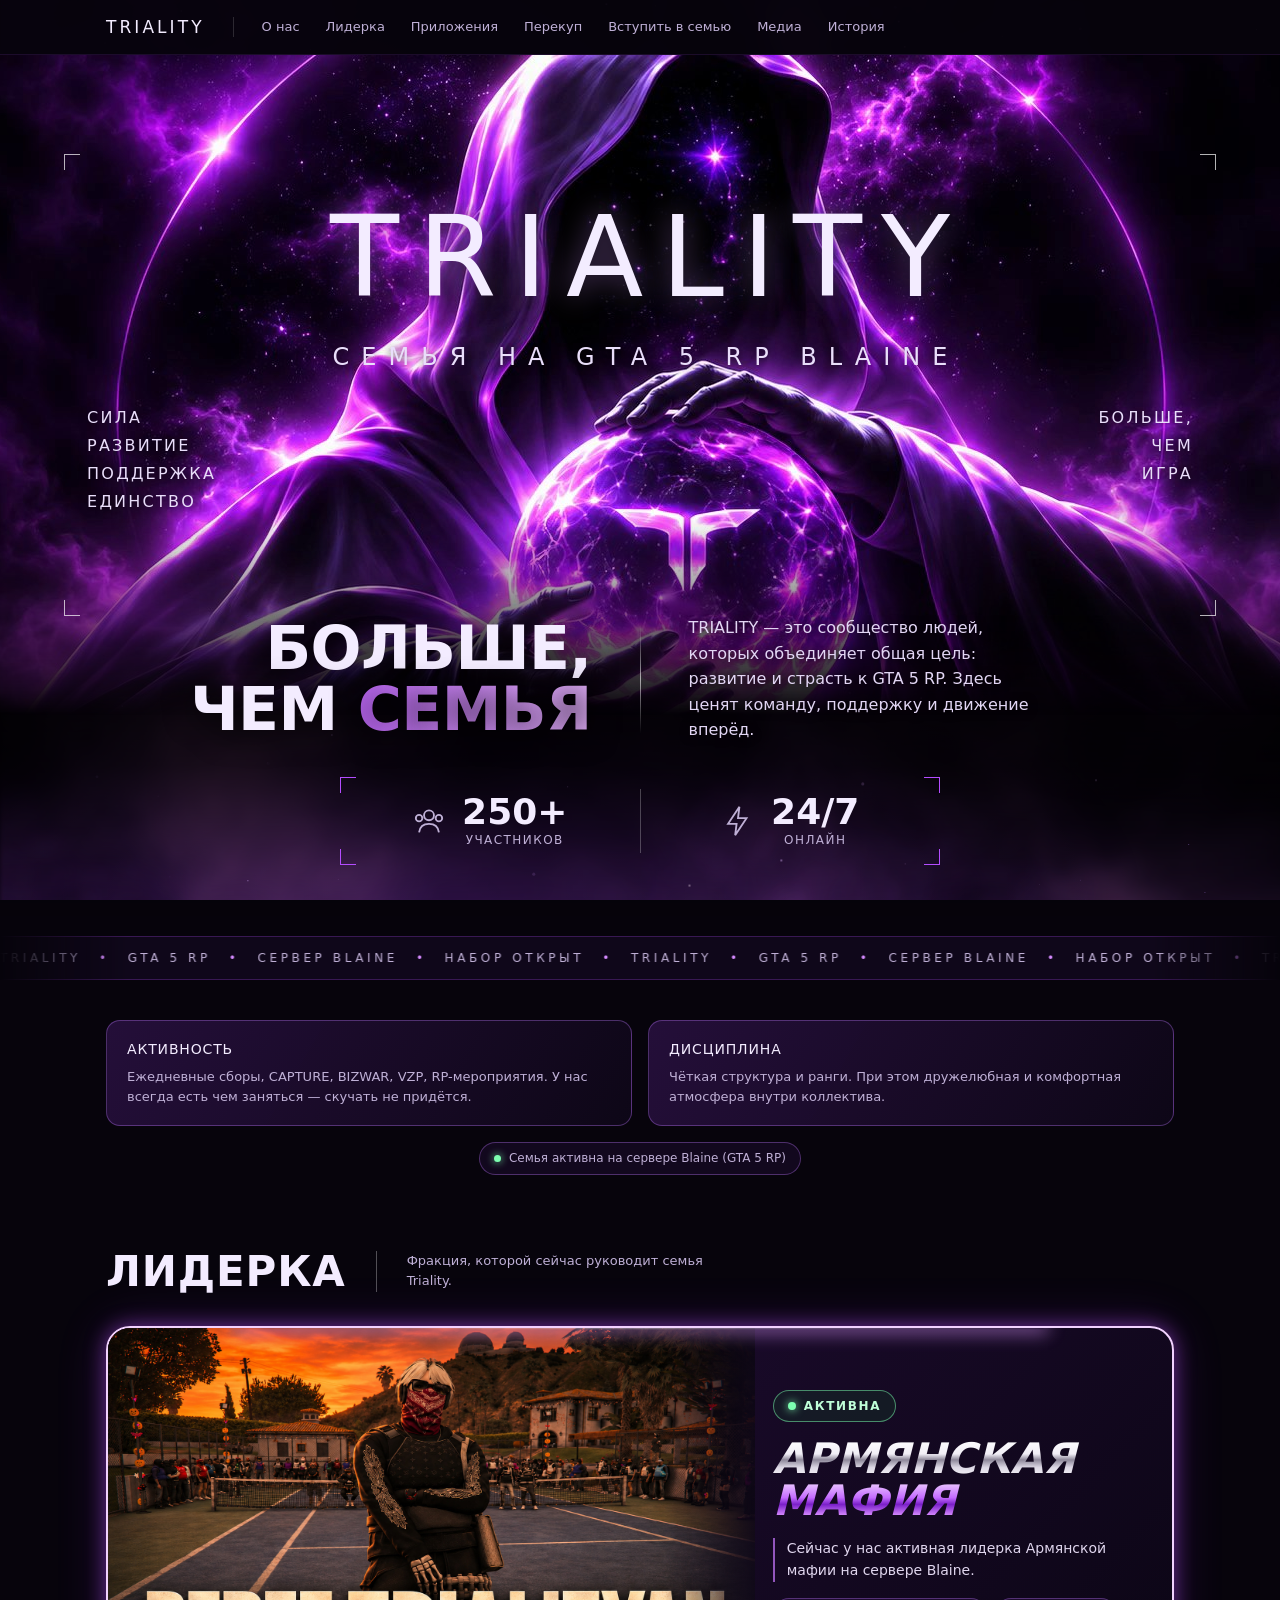
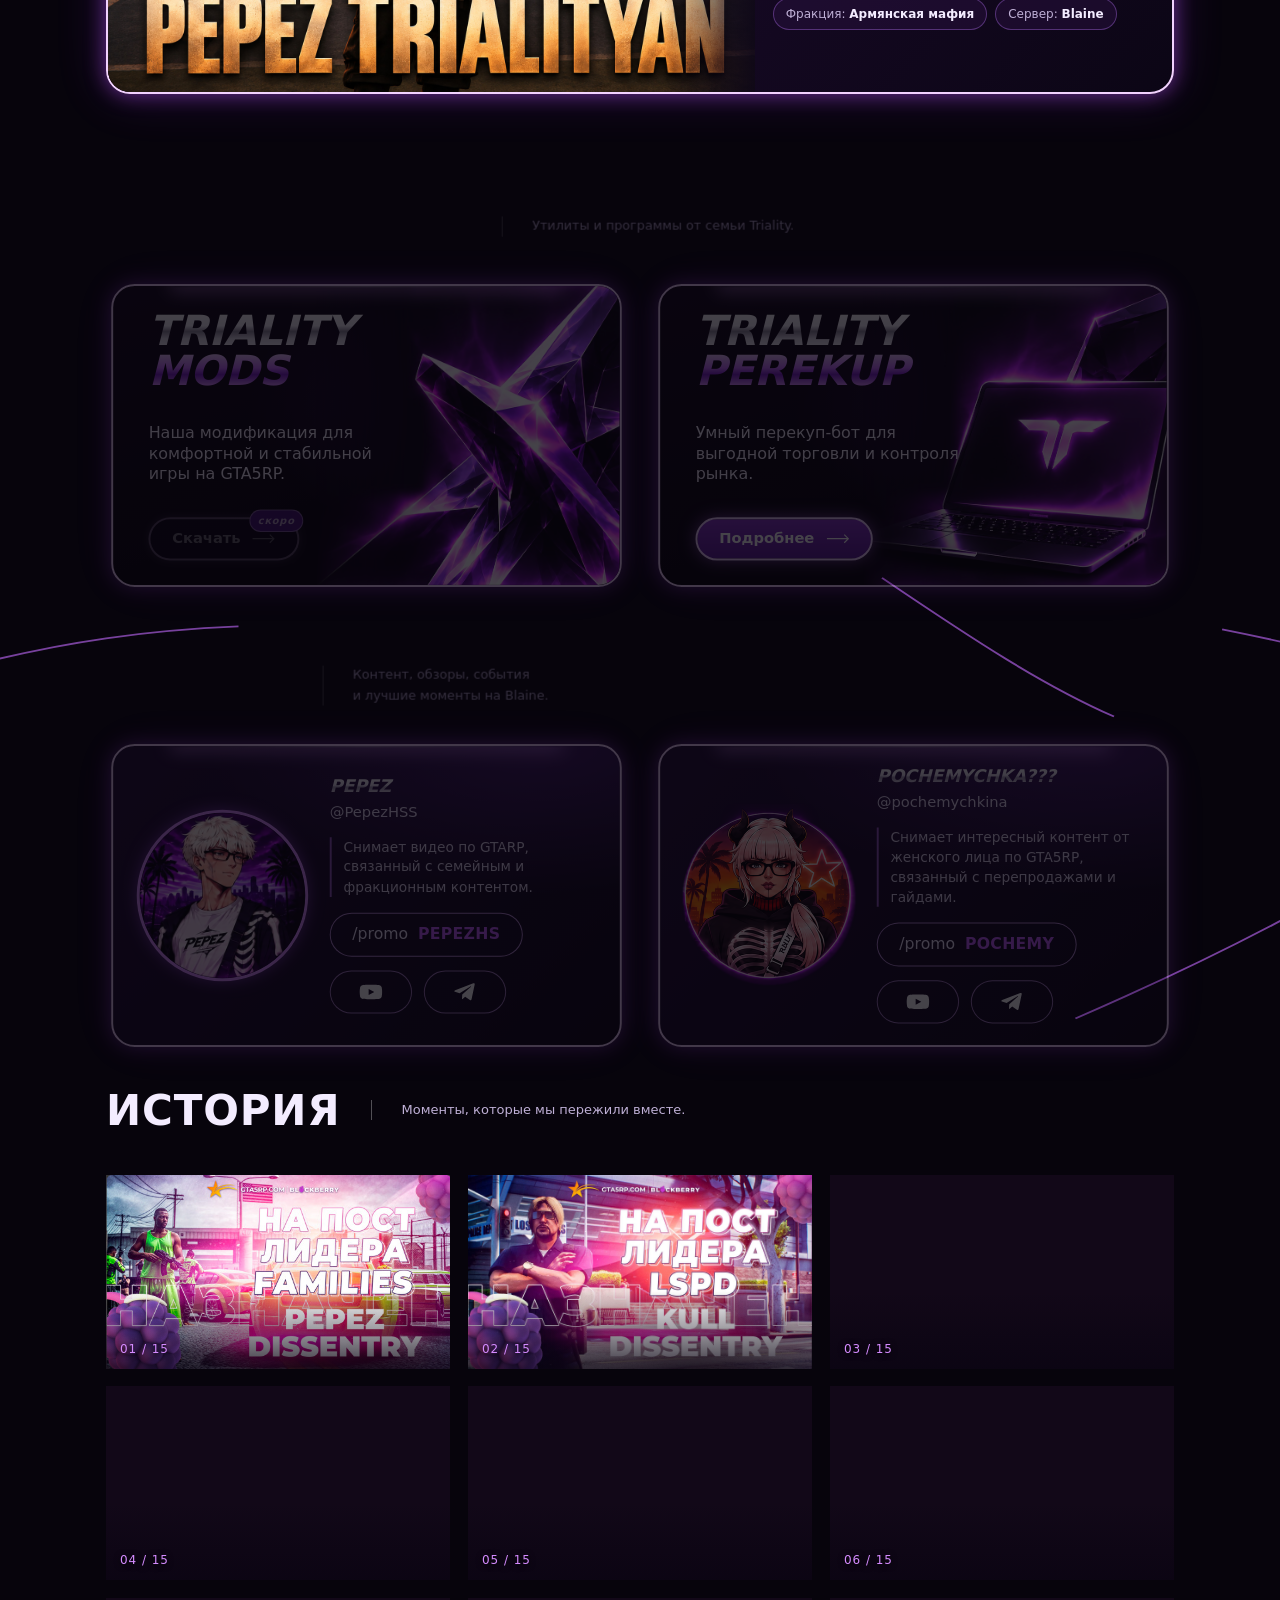
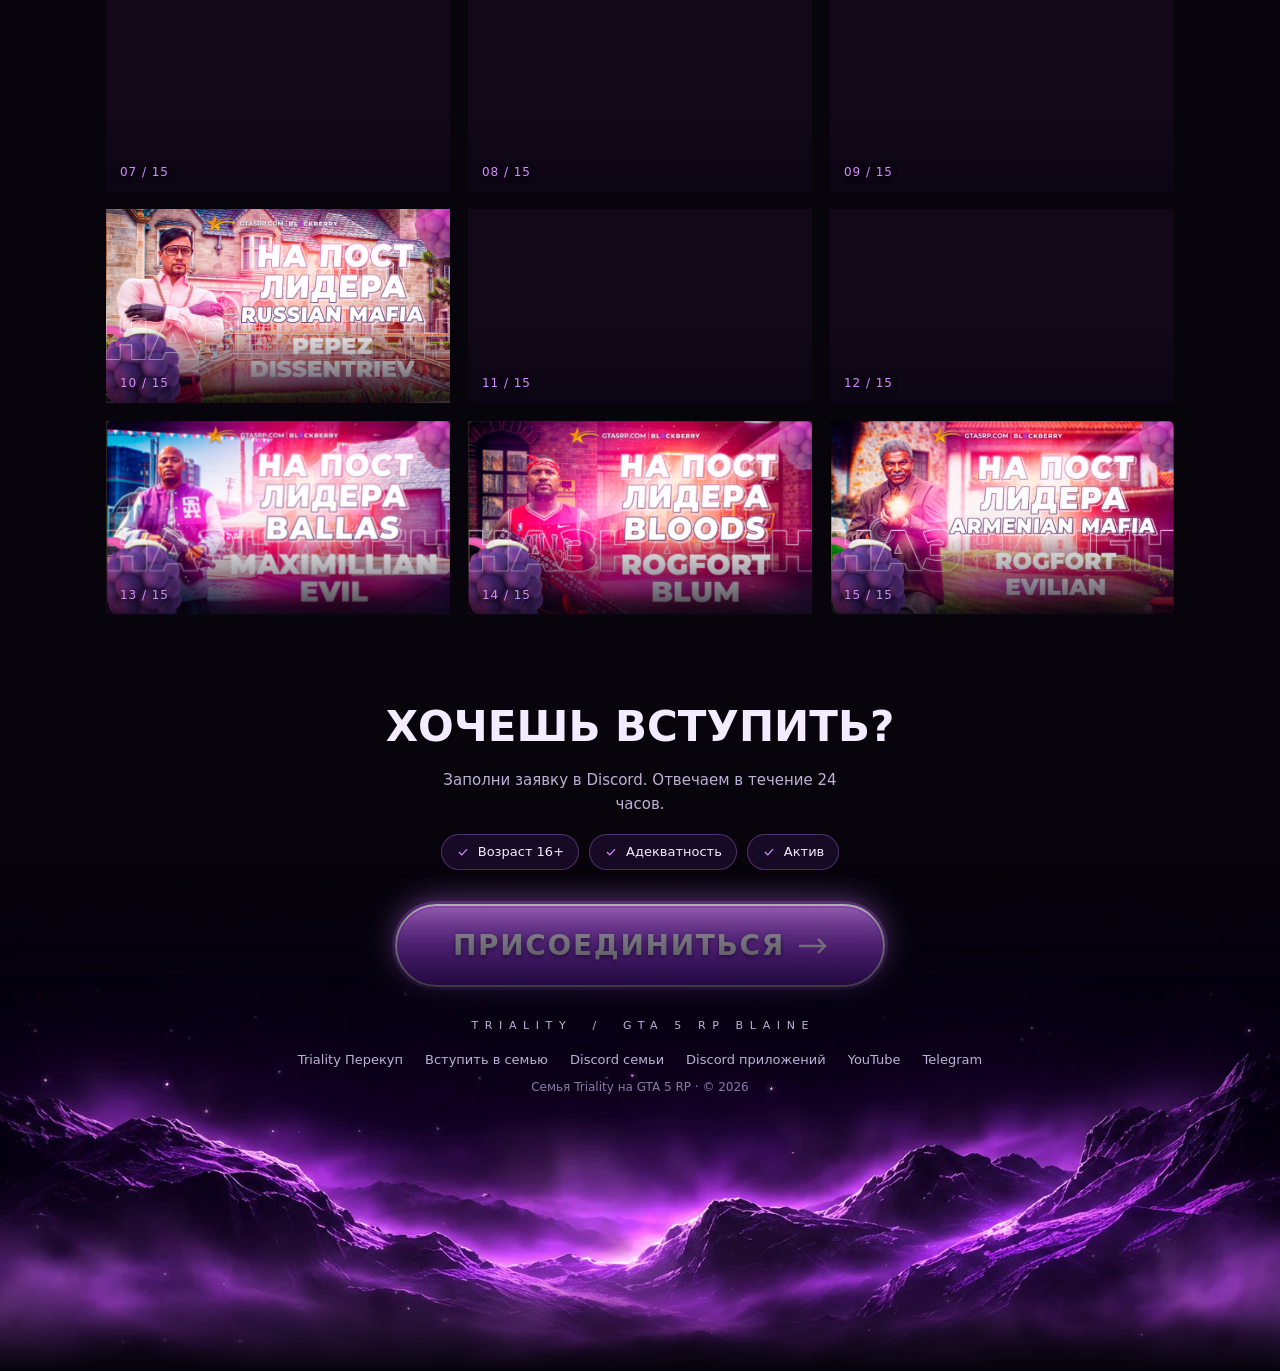
==== commit d036acc9: "Add files via upload" ====
--- a/index.html
+++ b/index.html
@@ -480,13 +480,12 @@
 <header>
   <div class="wrap nav">
     <a class="logo" href="#top" aria-label="TRIALITY, наверх">TRIALITY</a>
-    <nav aria-label="Разделы"><a href="#about">О нас</a><a href="#leader">Лидерка</a><a href="#downloads">Приложения</a><a href="/perekup">Перекуп</a><a href="#media">Медиа</a><a href="#history">История</a></nav>
+    <nav aria-label="Разделы"><a href="#about">О нас</a><a href="#leader">Лидерка</a><a href="#downloads">Приложения</a><a href="/perekup">Перекуп</a><a href="/join">Вступить в семью</a><a href="#media">Медиа</a><a href="#history">История</a></nav>
     <div class="btns">
-      <a class="pill solid" href="#join">Вступить</a>
       <button class="burger" id="burger" aria-label="Меню" aria-expanded="false" aria-controls="mnav"><svg viewBox="0 0 24 24"><path d="M3 7h18M3 12h18M3 17h18"/></svg></button>
     </div>
   </div>
-  <div class="wrap mnav" id="mnav"><div><a href="#about">О нас</a><a href="#leader">Лидерка</a><a href="#downloads">Приложения</a><a href="/perekup">Перекуп</a><a href="#media">Медиа</a><a href="#history">История</a><a href="#join">Вступить</a></div></div>
+  <div class="wrap mnav" id="mnav"><div><a href="#about">О нас</a><a href="#leader">Лидерка</a><a href="#downloads">Приложения</a><a href="/perekup">Перекуп</a><a href="/join">Вступить в семью</a><a href="#media">Медиа</a><a href="#history">История</a></div></div>
 </header>
 <main id="top">
   <section class="hero">
@@ -552,9 +551,8 @@
         <div class="in">
           <h3><span class="t1">TRIALITY</span><span class="t2">PEREKUP</span></h3>
           <p>Умный перекуп-бот для выгодной торговли и контроля рынка.</p>
-          <a class="go live" href="TrialityPerekup-Setup.exe" download title="Скачать последнюю версию" data-goatcounter-click="download-perekup" data-goatcounter-title="Скачать Triality Perekup">Скачать<svg viewBox="0 0 40 16" aria-hidden="true"><path d="M0 8h37M30 1l7 7-7 7"/></svg></a>
+          <a class="go live" href="/perekup" title="Подробнее о Triality Перекуп">Подробнее<svg viewBox="0 0 40 16" aria-hidden="true"><path d="M0 8h37M30 1l7 7-7 7"/></svg></a>
         </div>
-        <a class="app-more" href="/perekup">Подробнее<svg viewBox="0 0 28 16" aria-hidden="true"><path d="M0 8h26M19 1l7 7-7 7"/></svg></a>
         <div class="dl-count" id="dlCount" hidden><svg viewBox="0 0 24 24" aria-hidden="true"><path d="M12 3v12m0 0-5-5m5 5 5-5M4 19h16"/></svg><span><b>0</b> <span class="w">скачиваний</span></span></div>
       </article>
     </div>
@@ -606,9 +604,8 @@
       <span><svg viewBox="0 0 24 24" aria-hidden="true"><path d="m5 12 5 5 9-10"/></svg>Актив</span>
     </div>
     <div class="cta rv">
-      <a class="big" href="https://discord.gg/r8jFgSQWxs" target="_blank" rel="noopener noreferrer">ПРИСОЕДИНИТЬСЯ <svg viewBox="0 0 28 16"><path d="M0 8h26M19 1l7 7-7 7"/></svg></a>
-    </div>
-    <p class="rv join-more-p"><a class="join-more" href="/join">Как проходит вступление и что даёт семья →</a></p>
+      <a class="big" href="/join">ПРИСОЕДИНИТЬСЯ <svg viewBox="0 0 28 16"><path d="M0 8h26M19 1l7 7-7 7"/></svg></a>
+    </div>
   </section>
 </main>
 <footer>
